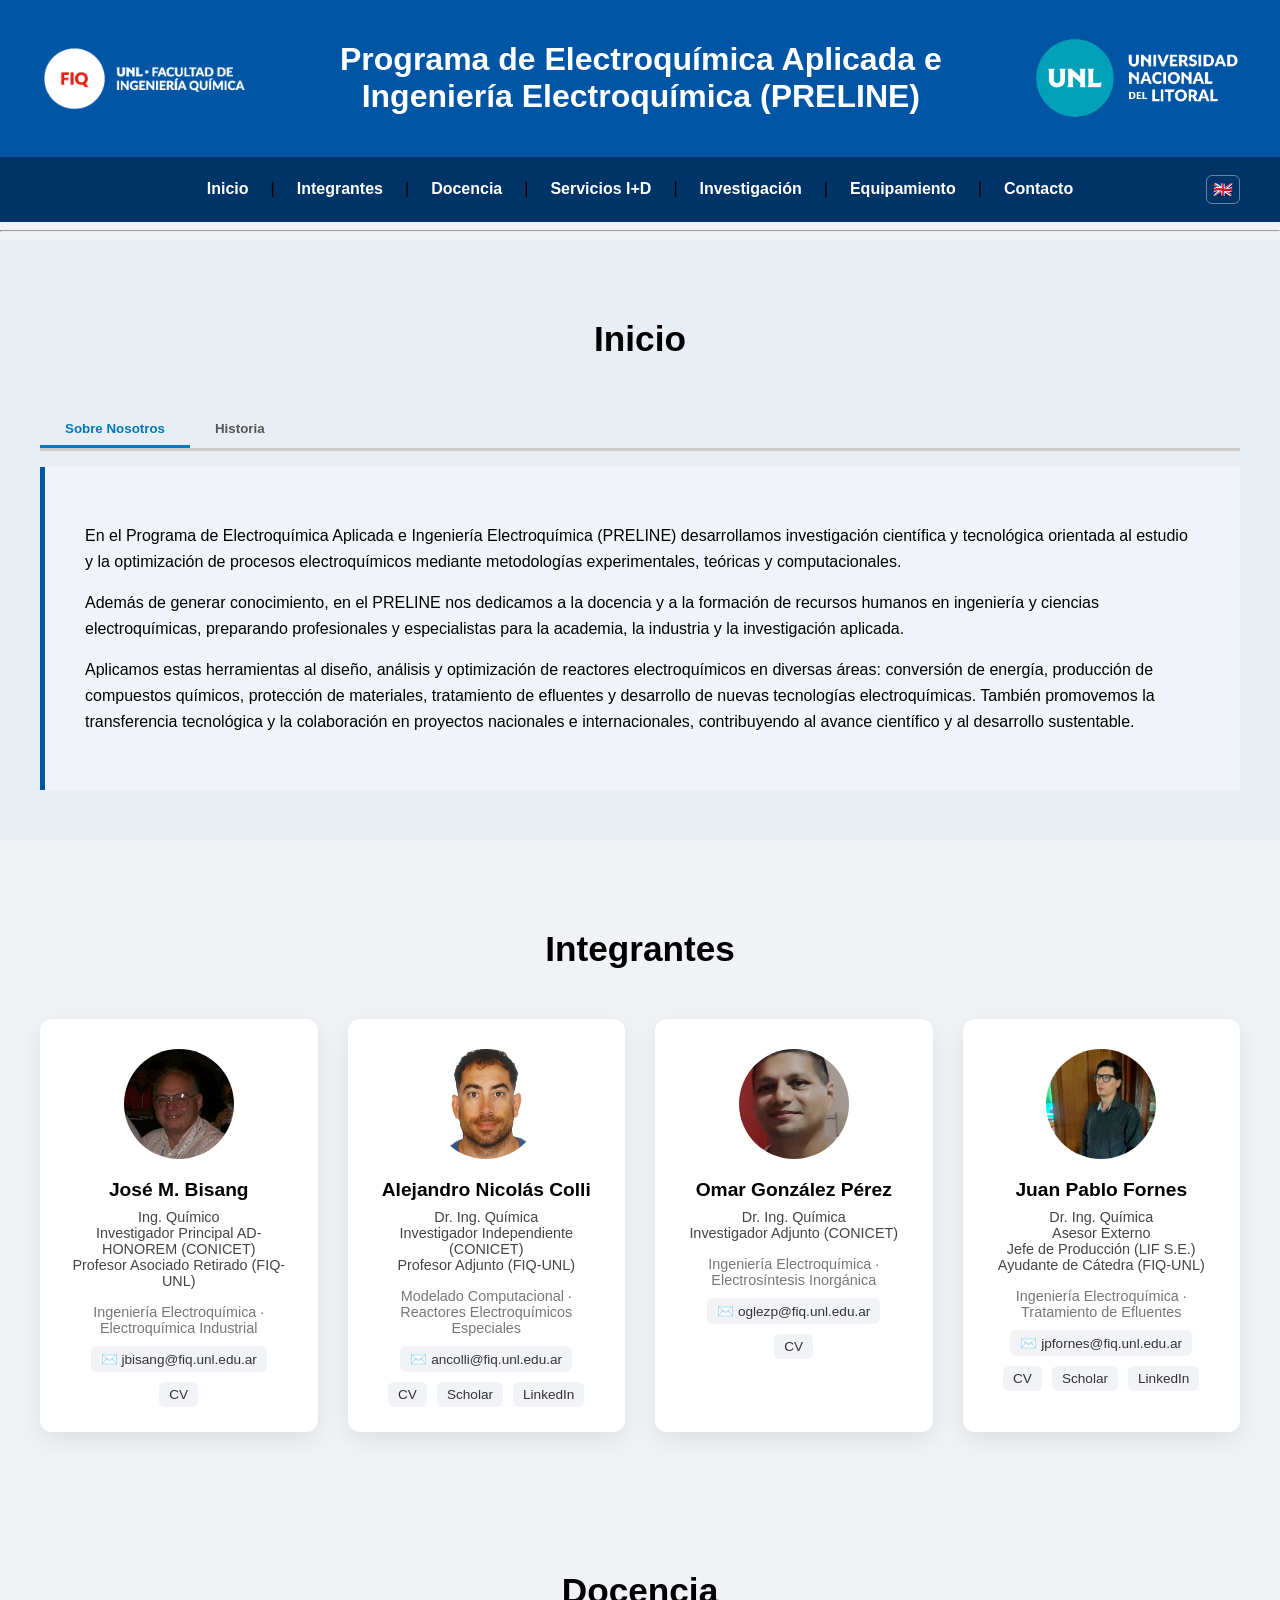
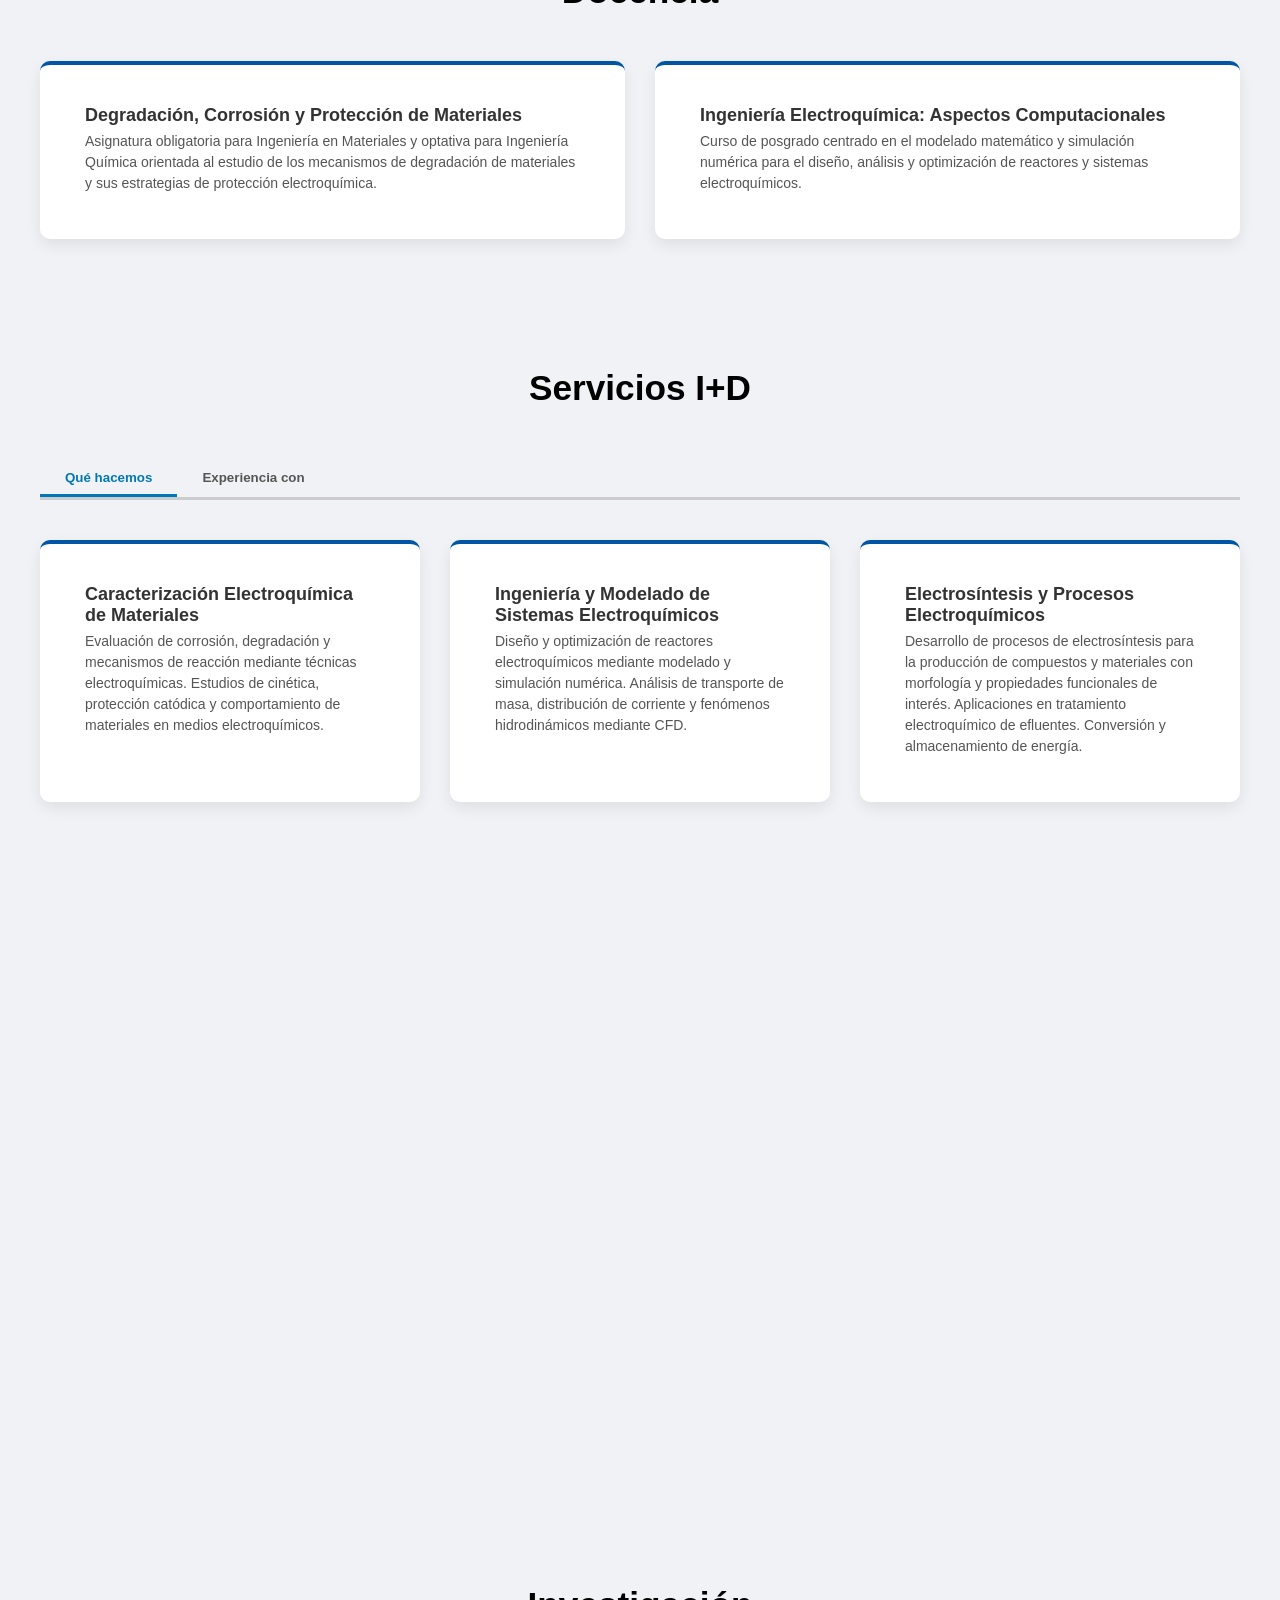
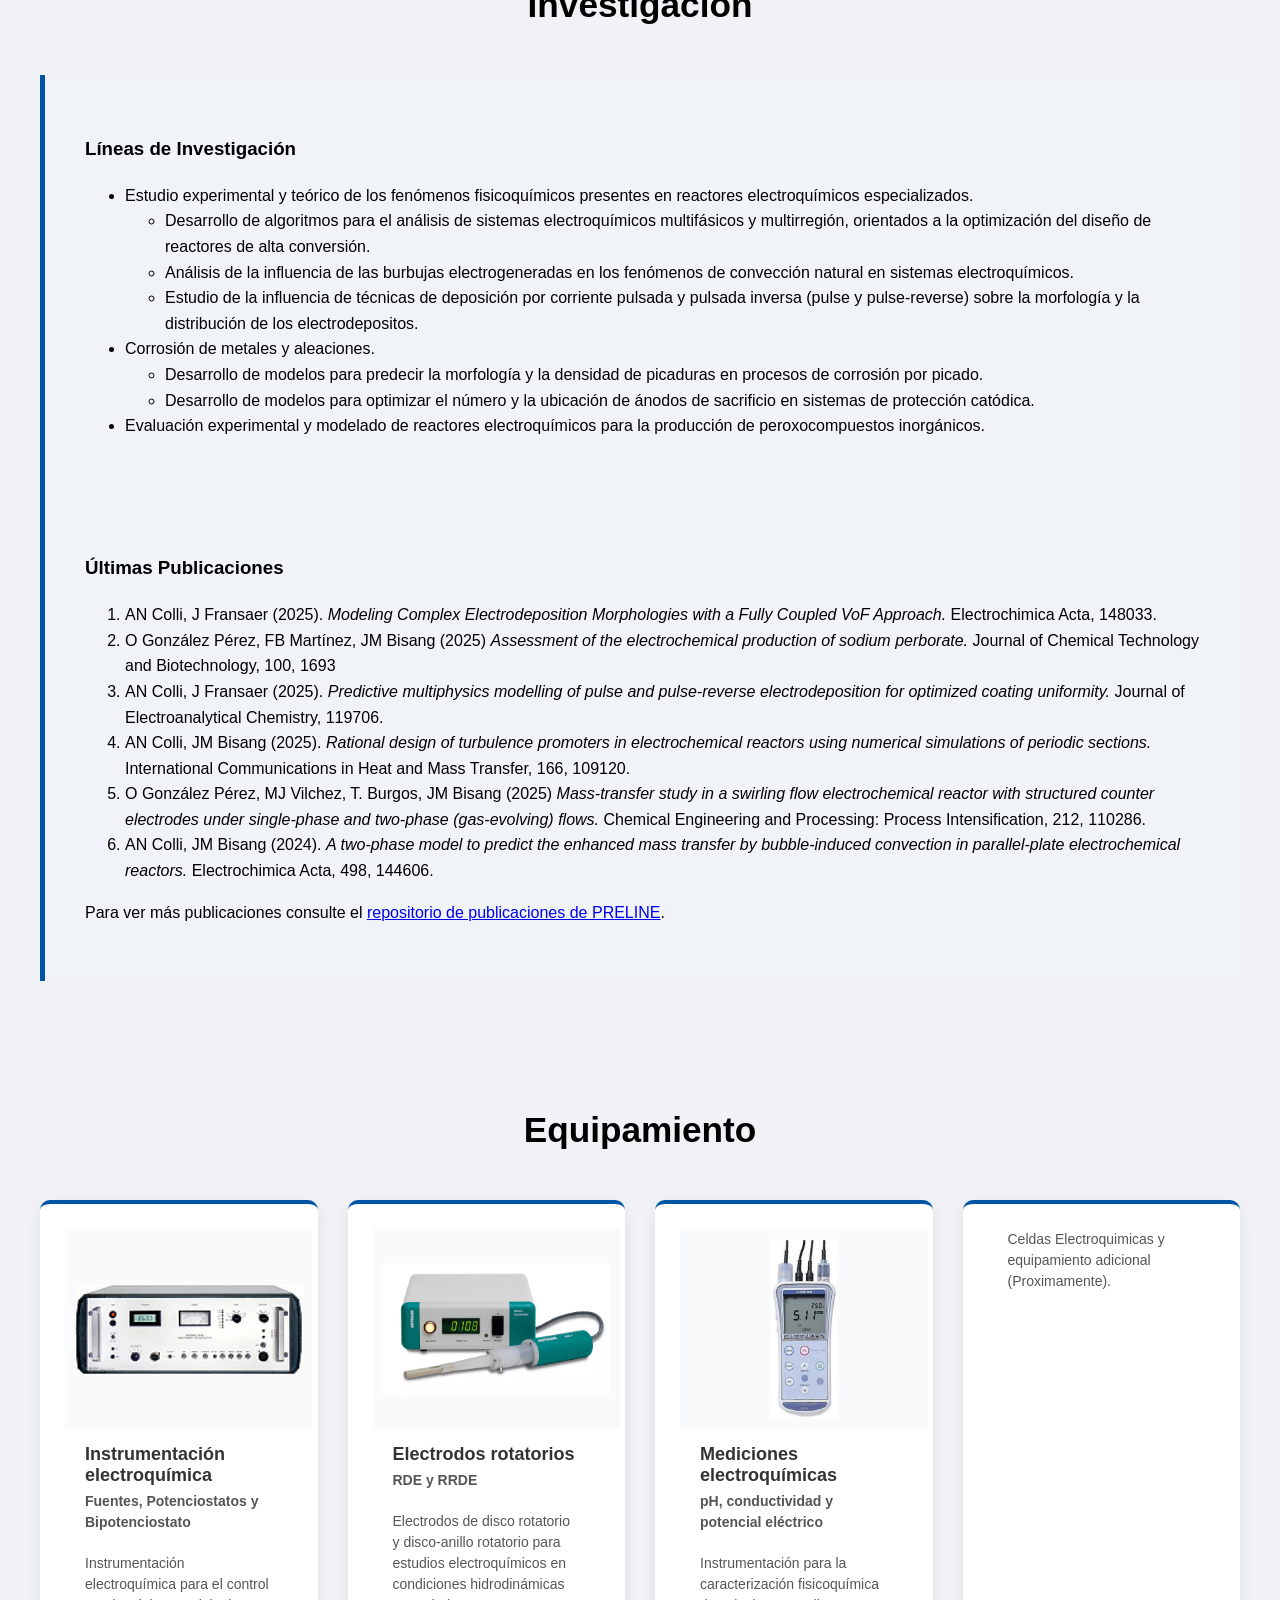
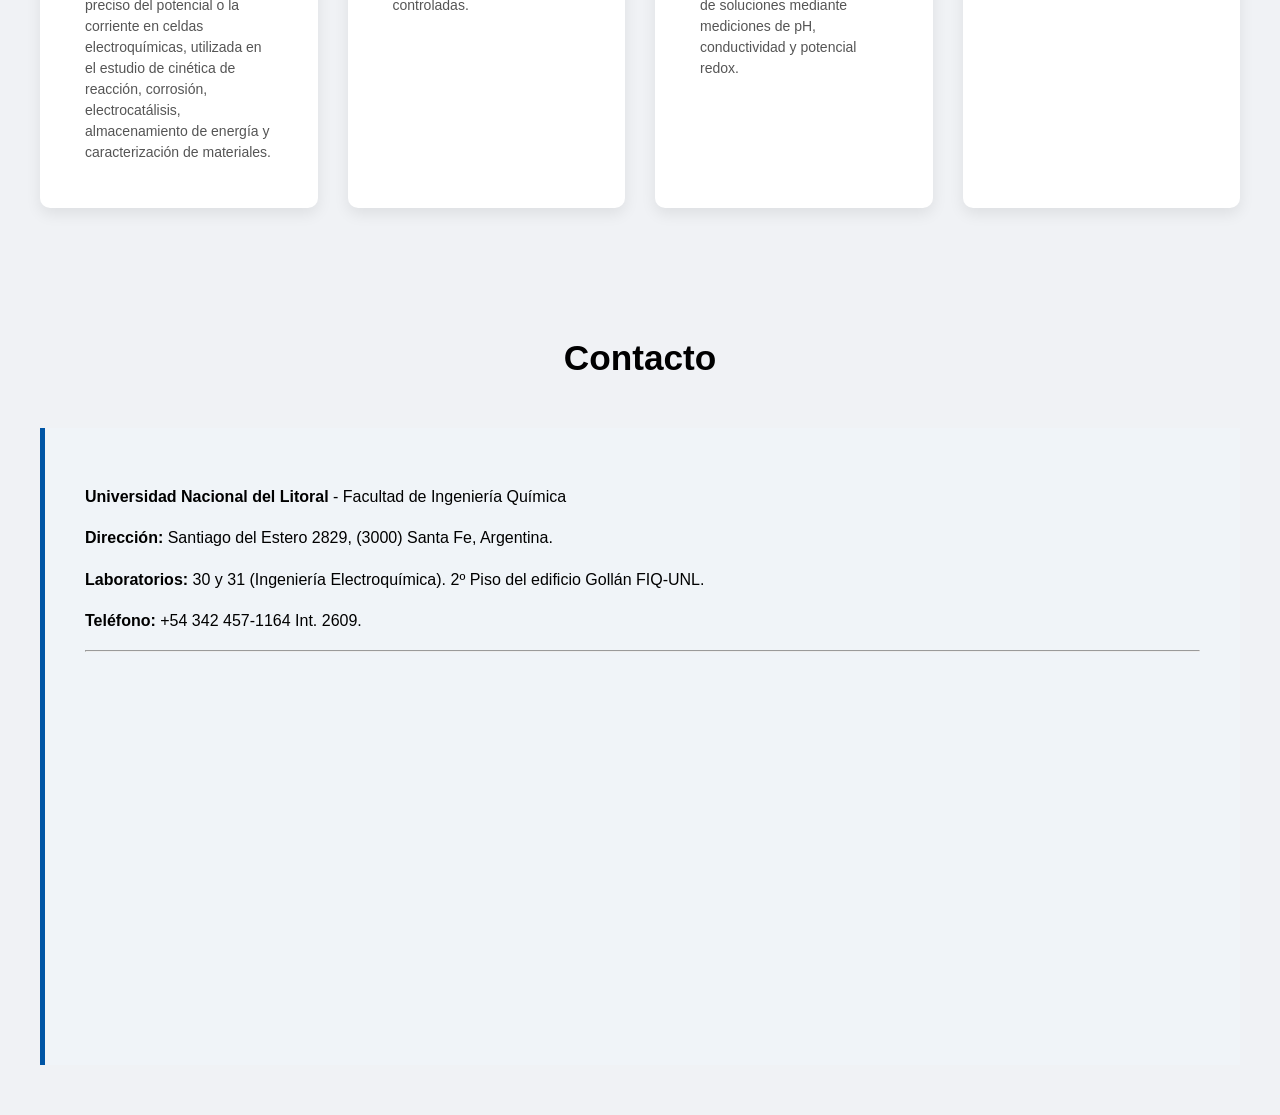
==== index.html @ 5c5aa4bb "Update index.html" ====
<!DOCTYPE html>
<html>
<head>
<meta charset="UTF-8">
<meta name="description" content="PRELINE es un programa de electroquímica aplicada e ingeniería electroquímica de la facultad de Ingeniería Química (FIQ) de la Universidad Nacional del Litoral (UNL) donde se hace investigación, se dictan cursos de grado y posgrado y se forman recuros humanos.">
<title>Programa de Electroquímica Aplicada e Ingeniería Electroquímica (PRELINE)</title>
<link rel="stylesheet" href="style.css">
</head>

<body>

<header class="hero">
  <img src="files/logoFIQ.png" class="logo-left">
  <div class="hero-text">
    <h1>Programa de Electroquímica Aplicada e Ingeniería Electroquímica (PRELINE)</h1>
<!--    <p>Facultad de Ingeniería Química (FIQ) - Universidad Nacional del Litoral (UNL)</p>  -->
  </div>
  <img src="files/logoUNL.png" class="logo-right">
</header>

<nav>

<div class="menu">
<a href="#inicio">Inicio</a> |
<a href="#integrantes">Integrantes</a> |
<a href="#docencia">Docencia</a> |
<a href="#servicios">Servicios I+D</a> |
<a href="#investigacion">Investigación</a> |
<a href="#equipamiento">Equipamiento</a> |
<a href="#contacto">Contacto</a>
</div>

<span class="lang-switch">
<a href="index-en.html">🇬🇧</a>
</span>

</nav>


<hr>

<section id="inicio">
<h2 class="section-title">Inicio</h2>

  <!-- Pestañas -->
  <div class="tabs">
    <button class="tab-button active" data-tab="sobre-nosotros">Sobre Nosotros</button>
    <button class="tab-button" data-tab="historia-tab">Historia</button>
    <div class="tab-indicator"></div> <!-- indicador animado -->
  </div>

  <!-- Contenido de las pestañas -->
<div class="tab-content active" id="sobre-nosotros">
  <div class="sobre-texto">

      <p>
        En el Programa de Electroquímica Aplicada e Ingeniería Electroquímica (PRELINE) desarrollamos investigación científica y tecnológica orientada al estudio y la optimización de procesos electroquímicos mediante metodologías experimentales, teóricas y computacionales.
      </p>

      <p>
        Además de generar conocimiento, en el PRELINE nos dedicamos a la docencia y a la formación de recursos humanos en ingeniería y ciencias electroquímicas, preparando profesionales y especialistas para la academia, la industria y la investigación aplicada.
      </p>

      <p>
        Aplicamos estas herramientas al diseño, análisis y optimización de reactores electroquímicos en diversas áreas: conversión de energía, producción de compuestos químicos, protección de materiales, tratamiento de efluentes y desarrollo de nuevas tecnologías electroquímicas. También promovemos la transferencia tecnológica y la colaboración en proyectos nacionales e internacionales, contribuyendo al avance científico y al desarrollo sustentable.
      </p>
    </div>
  </div>

  <div class="tab-content" id="historia-tab">
    <div class="timeline">

      <div class="timeline-item">
        <div class="timeline-date">1983</div>
        <div class="timeline-content">
          <p>Creación del PRELINE por CONICET (Res. D.N.° 295/83), dirigido por Ing. Eduardo Agustín Lombardo con asesores científicos Drs. Alejandro Jorge Arvia y Walter Enrique Triaca.</p>
        </div>
      </div>

      <div class="timeline-item">
        <div class="timeline-date">1987</div>
        <div class="timeline-content">
          <p>CONICET disuelve varios programas, incluyendo PRELINE (Res. 2114/87). El programa persiste bajo la órbita de la Facultad de Ingeniería Química.</p>
        </div>
      </div>

      <div class="timeline-item">
        <div class="timeline-date">1990</div>
        <div class="timeline-content">
          <p>Unificación con el Laboratorio de Electroquímica (Res. C.D. N° 134), transfiriendo personal al PRELINE.</p>
        </div>
      </div>

      <div class="timeline-item">
        <div class="timeline-date">2008</div>
        <div class="timeline-content">
          <p>Dra. María Rosa Gennero nombrada Directora e Ing. José María Bisang Vicedirector (Res. C.D. N° 005), estableciendo áreas de Electrocatálisis e Ingeniería Electroquímica.</p>
        </div>
      </div>

      <div class="timeline-item">
        <div class="timeline-date">2012</div>
        <div class="timeline-content">
          <p>Dr. José Luis Fernández designado Director y Bisang Vicedirector (Res. C.D. N° 079), confirmando continuidad institucional.</p>
        </div>
      </div>

    </div>
  </div>
</section>


<section id="integrantes">

  <h2 class="section-title">Integrantes</h2>

  <div class="integrantes-grid">

    <!-- Integrante -->
    <article class="integrante-card">
      <img src="files/img/fotoJMB.jpg" alt="José M. Bisang">

      <div class="integrante-info">
        <h3>José M. Bisang</h3>

        <p class="cargo">
          Ing. Químico<br> Investigador Principal AD-HONOREM (CONICET) <br>
          Profesor Asociado Retirado (FIQ-UNL)
        </p>

        <p class="area">
          Ingeniería Electroquímica · Electroquímica Industrial
        </p>

        <div class="links">
          <a href="mailto:jbisang@fiq.unl.edu.ar">✉️ jbisang@fiq.unl.edu.ar</a>
          <a href="https://bicyt.conicet.gov.ar/fichas/p/en/jose-maria-bisang" target="_blank">CV</a>
        </div>
      </div>
    </article>


    <!-- Integrante -->
    <article class="integrante-card">
      <img src="files/img/fotoColli.jpg" alt="Alejandro Nicolás Colli">

      <div class="integrante-info">
        <h3>Alejandro Nicolás Colli</h3>

        <p class="cargo">
          Dr. Ing. Química <br> Investigador Independiente (CONICET) <br>
          Profesor Adjunto (FIQ-UNL)
        </p>

        <p class="area">
          Modelado Computacional · Reactores Electroquímicos Especiales
        </p>

        <div class="links">
          <a href="mailto:ancolli@fiq.unl.edu.ar">✉️ ancolli@fiq.unl.edu.ar</a>
          <a href="https://bicyt.conicet.gov.ar/fichas/p/en/alejandro-nicolas-colli" target="_blank">CV</a>
          <a href="https://scholar.google.com/citations?user=AKyOpQEAAAAJ&hl=es" target="_blank">Scholar</a>
          <a href="https://www.linkedin.com/in/alejandro-nicol%C3%A1s-colli-9a165934/" target="_blank">LinkedIn</a>
        </div>
      </div>
    </article>


    <!-- Integrante -->
    <article class="integrante-card">
      <img src="files/img/fotoOmar.jpg" alt="Omar González Pérez">

      <div class="integrante-info">
        <h3>Omar González Pérez</h3>

        <p class="cargo">
          Dr. Ing. Química <br> Investigador Adjunto (CONICET)
        </p>

        <p class="area">
          Ingeniería Electroquímica · Electrosíntesis Inorgánica
        </p>


        <div class="links">
          <a href="mailto:oglezp@fiq.unl.edu.ar">✉️ oglezp@fiq.unl.edu.ar</a>
          <a href="https://bicyt.conicet.gov.ar/fichas/p/en/omar-gonzalez-perez" target="_blank">CV</a>
        </div>
      </div>
    </article>


    <!-- Integrante -->
    <article class="integrante-card">
      <img src="files/img/fotoJP.png" alt="Juan Pablo Fornes">

      <div class="integrante-info">
        <h3>Juan Pablo Fornes</h3>

        <p class="cargo">
          Dr. Ing. Química <br>  Asesor Externo <br> Jefe de Producción (LIF S.E.) <br>
          Ayudante de Cátedra (FIQ-UNL)
        </p>

        <p class="area">
          Ingeniería Electroquímica · Tratamiento de Efluentes
        </p>

        <div class="links">
          <a href="mailto:jpfornes@fiq.unl.edu.ar">✉️ jpfornes@fiq.unl.edu.ar</a>
          <a href="files/JPF.pdf" target="_blank">CV</a>
          <a href="https://scholar.google.com/citations?user=58MjbLQAAAAJ&hl=es" target="_blank">Scholar</a>
          <a href="https://www.linkedin.com/in/juan-pablo-fornes-07b4b155/" target="_blank">LinkedIn</a>
        </div>
      </div>
    </article>

  </div>
</section>





<section id="docencia">
<h2 class="section-title">Docencia</h2>

<div class="cards">

<a href="corrosion.html" class="card-link">
<div class="card">
<h3>Degradación, Corrosión y Protección de Materiales</h3>
<p>Asignatura obligatoria para Ingeniería en Materiales y optativa para Ingeniería Química orientada al estudio de los mecanismos de degradación de materiales y sus estrategias de protección electroquímica.</p>
</div>
</a>

<a href="ingElectro.html" class="card-link">
<div class="card">
<h3>Ingeniería Electroquímica: Aspectos Computacionales</h3>
<p>Curso de posgrado centrado en el modelado matemático y simulación numérica para el diseño, análisis y optimización de reactores y sistemas electroquímicos.</p>
</div>
</a>

</div>
</section>



<section id="servicios">
<h2 class="section-title">Servicios I+D</h2>

  <!-- Pestañas -->
  <div class="tabs">
    <button class="tab-button active" data-tab="que-hacemos">Qué hacemos</button>
    <button class="tab-button" data-tab="clientes">Experiencia con</button>
    <div class="tab-indicator"></div>
  </div>

  <!-- Contenido de las pestañas -->
  <div class="tab-content active" id="que-hacemos">
    <div class="cards">
      <div class="card">
        <h3>Caracterización Electroquímica de Materiales</h3>
        <p>Evaluación de corrosión, degradación y mecanismos de reacción mediante técnicas electroquímicas. Estudios de cinética, protección catódica y comportamiento de materiales en medios electroquímicos.</p>
      </div>

      <div class="card">
        <h3>Ingeniería y Modelado de Sistemas Electroquímicos</h3>
        <p>Diseño y optimización de reactores electroquímicos mediante modelado y simulación numérica. Análisis de transporte de masa, distribución de corriente y fenómenos hidrodinámicos mediante CFD.</p>
      </div>

      <div class="card">
        <h3>Electrosíntesis y Procesos Electroquímicos</h3>
        <p>Desarrollo de procesos de electrosíntesis para la producción de compuestos y materiales con morfología y propiedades funcionales de interés. Aplicaciones en tratamiento electroquímico de efluentes. Conversión y almacenamiento de energía.</p>
      </div>
    </div>
  </div>

  
  
  <div class="tab-content" id="clientes">

  <details class="trabajo">
    <summary>Estudio de la influencia de Co, Sb y Ge sobre la eficiencia de corriente para la deposición de zinc</summary>
    <p><strong>Empresa:</strong> AR-ZINC S.A.</p>
    <p><strong>Duración:</strong> Noviembre - Diciembre 2009</p>
  </details>

  <details class="trabajo">
    <summary>Capacitación al personal sobre tópicos de electroquímica</summary>
    <p><strong>Empresa:</strong> AR-ZINC S.A.</p>
    <p><strong>Duración:</strong> Agosto - Septiembre 2009</p>
  </details>

  <details class="trabajo">
    <summary>Control del sistema de protección catódica de las defensas de la Costanera Oeste de la ciudad de Santa Fe</summary>
    <p><strong>Entidad:</strong> Gobierno de la Provincia de Santa Fe</p>
    <p><strong>Duración:</strong> Abril 2006 - Diciembre 2009 (prorrogado hasta 2012)</p>
  </details>

  <details class="trabajo">
    <summary>Capacitación al personal sobre tópicos de electroquímica</summary>
    <p><strong>Empresa:</strong> SULFACID S.A.</p>
    <p><strong>Duración:</strong> Marzo - Abril 2006</p>
  </details>

  <details class="trabajo">
    <summary>Estudios complementarios relativos a la producción de arsénico y derivados</summary>
    <p><strong>Empresa:</strong> SUDAMFOS S.A.</p>
    <p><strong>Director:</strong> Ing. José M. Bisang</p>
    <p><strong>Duración:</strong> Marzo 2005 - Agosto 2005</p>
  </details>

  <details class="trabajo">
    <summary>Control del sistema de protección catódica de las defensas de la Costanera Oeste</summary>
    <p><strong>Entidad:</strong> Gobierno de la Provincia de Santa Fe</p>
    <p><strong>Duración:</strong> Abril 2004 - Marzo 2006</p>
  </details>

  <details class="trabajo">
    <summary>Estudios básicos para incrementar la pureza en depósitos de arsénico</summary>
    <p><strong>Empresa:</strong> SUDAMFOS S.A.</p>
    <p><strong>Director:</strong> Ing. José M. Bisang</p>
    <p><strong>Duración:</strong> Diciembre 2002 - Marzo 2003</p>
  </details>

  <details class="trabajo">
    <summary>Control del sistema de protección catódica de las defensas de la Costanera Oeste</summary>
    <p><strong>Entidad:</strong> Gobierno de la Provincia de Santa Fe</p>
    <p><strong>Duración:</strong> Abril 2002 - Marzo 2004</p>
  </details>

  <details class="trabajo">
    <summary>Estudios básicos para la eliminación y recuperación electroquímica de arsénico (segunda parte)</summary>
    <p><strong>Empresa:</strong> SUDAMFOS S.A.</p>
    <p><strong>Director:</strong> Ing. José M. Bisang</p>
    <p><strong>Año:</strong> 2002</p>
  </details>

  <details class="trabajo">
    <summary>Estudios básicos para la eliminación y recuperación electroquímica de arsénico</summary>
    <p><strong>Empresa:</strong> SUDAMFOS S.A.</p>
    <p><strong>Director:</strong> Ing. José M. Bisang</p>
    <p><strong>Año:</strong> 2002</p>
  </details>

  <details class="trabajo">
    <summary>Estudios preliminares para la eliminación y recuperación de arsénico desde ácido fosfórico</summary>
    <p><strong>Empresa:</strong> SUDAMFOS S.A.</p>
    <p><strong>Director:</strong> Ing. José M. Bisang</p>
    <p><strong>Año:</strong> 2001</p>
  </details>

  <details class="trabajo">
    <summary>Puesta a punto de técnicas para cuantificación de calidad de depósitos</summary>
    <p><strong>Empresa:</strong> ACINDAR S.A.</p>
    <p><strong>Codirectores:</strong> Ing. José M. Bisang, Ing. Abel C. Chialvo</p>
    <p><strong>Año:</strong> 1997</p>
  </details>

  <details class="trabajo">
    <summary>Producción electroquímica de iodato y metaperiodato de sodio</summary>
    <p><strong>Empresa:</strong> POLIGRAF S.A.</p>
    <p><strong>Director:</strong> Ing. José M. Bisang</p>
    <p><strong>Año:</strong> 1995</p>
  </details>

  <details class="trabajo">
    <summary>Estudio de la corrosión en la máquina lavadora de botellas</summary>
    <p><strong>Empresa:</strong> Industrial Sodera S.R.L.</p>
    <p><strong>Duración:</strong> Mayo - Diciembre 1994</p>
  </details>

  <details class="trabajo">
    <summary>Análisis del proceso de corrosión durante el maquinado y almacenamiento de válvulas</summary>
    <p><strong>Empresa:</strong> Edival S.A.</p>
    <p><strong>Duración:</strong> Agosto - Diciembre 1993</p>
  </details>

  <details class="trabajo">
    <summary>Estudio de las causas que provocan la corrosión del alambre galvanizado tejido</summary>
    <p><strong>Empresa:</strong> Agua y Energía Eléctrica</p>
    <p><strong>Duración:</strong> Marzo - Mayo 1992</p>
  </details>

  <details class="trabajo">
    <summary>Factibilidad técnica para la producción electroquímica de cloruro férrico</summary>
    <p><strong>Empresa:</strong> BASF</p>
    <p><strong>Director:</strong> Ing. José M. Bisang</p>
    <p><strong>Duración:</strong> Julio 1991</p>
  </details>

  <details class="trabajo">
    <summary>Desarrollo de equipamiento para determinación electroquímica de corrosión en laboratorio</summary>
    <p><strong>Empresa:</strong> Aguas y Procesos S.R.L.</p>
    <p><strong>Duración:</strong> Septiembre - Diciembre 1989</p>
  </details>

  <details class="trabajo">
    <summary>Obtención de cobre electrolítico a partir de rezagos de cables de cobre</summary>
    <p><strong>Empresa:</strong> Radiadores Santa Fe S.H.</p>
    <p><strong>Duración:</strong> Junio 1989</p>
  </details>

  <details class="trabajo">
    <summary>Desarrollo de equipamiento para determinación electroquímica de corrosión en planta</summary>
    <p><strong>Empresa:</strong> SanCor C.U.L.</p>
    <p><strong>Duración:</strong> Febrero - Mayo 1989</p>
  </details>

  <details class="trabajo">
    <summary>Control de la corrosión anódica en bancos de tubos de enfriamiento</summary>
    <p><strong>Empresa:</strong> SanCor C.U.L.</p>
    <p><strong>Duración:</strong> Junio - Octubre 1988</p>
  </details>

</div>

  
  
  

</div>

</section>


<section id="investigacion">
<h2 class="section-title">Investigación</h2>


  <!-- Líneas de investigación -->
  <div class="sobre-texto">
    <h3>Líneas de Investigación</h3>
    <ul>
	<li>Estudio experimental y teórico de los fenómenos fisicoquímicos presentes en reactores electroquímicos especializados.</li>
	<ul>
	    <li>Desarrollo de algoritmos para el análisis de sistemas electroquímicos multifásicos y multirregión, orientados a la optimización del diseño de reactores de alta conversión.</li>
	    
	    <li>Análisis de la influencia de las burbujas electrogeneradas en los fenómenos de convección natural en sistemas electroquímicos.</li>
	    
	    <li>Estudio de la influencia de técnicas de deposición por corriente pulsada y pulsada inversa (pulse y pulse-reverse) sobre la morfología y la distribución de los electrodepositos.</li>
	</ul>

	<li>Corrosión de metales y aleaciones.</li>
	<ul>
	    <li>Desarrollo de modelos para predecir la morfología y la densidad de picaduras en procesos de corrosión por picado.</li>

	    <li>Desarrollo de modelos para optimizar el número y la ubicación de ánodos de sacrificio en sistemas de protección catódica.</li>
	</ul>
     	

      <li>Evaluación experimental y modelado de reactores electroquímicos para la producción de peroxocompuestos inorgánicos.</li>
    </ul>
  </div>

  <!-- Publicaciones destacadas -->
<div class="sobre-texto">
  <h3>Últimas Publicaciones</h3>
  <ol>
    <li>
      AN Colli, J Fransaer (2025). 
      <em>Modeling Complex Electrodeposition Morphologies with a Fully Coupled VoF Approach.</em> 
      Electrochimica Acta, 148033.
    </li>
    <li>
      O González Pérez, FB Martínez, JM Bisang (2025)
      <em>Assessment of the electrochemical production of sodium perborate.</em> 
      Journal of Chemical Technology and Biotechnology, 100, 1693
    </li>
    <li>
      AN Colli, J Fransaer (2025). 
      <em>Predictive multiphysics modelling of pulse and pulse-reverse electrodeposition for optimized coating uniformity.</em> 
      Journal of Electroanalytical Chemistry, 119706.
    </li>
    <li>
      AN Colli, JM Bisang (2025). 
      <em>Rational design of turbulence promoters in electrochemical reactors using numerical simulations of periodic sections.</em> 
      International Communications in Heat and Mass Transfer, 166, 109120.
    </li>
        <li>
      O González Pérez, MJ Vilchez, T. Burgos, JM Bisang (2025)
      <em>Mass-transfer study in a swirling flow electrochemical reactor with structured counter electrodes under single-phase and two-phase (gas-evolving) flows.</em> 
      Chemical Engineering and Processing: Process Intensification, 212, 110286.
    </li>
    <li>
      AN Colli, JM Bisang (2024). 
      <em>A two-phase model to predict the enhanced mass transfer by bubble-induced convection in parallel-plate electrochemical reactors.</em> 
      Electrochimica Acta, 498, 144606.
    </li>
  </ol>
  <p>Para ver más publicaciones consulte el <a href="#">repositorio de publicaciones de PRELINE</a>.</p>
</div>
</section>





<section id="equipamiento">
<h2 class="section-title">Equipamiento</h2>

<div class="cards">

<a href="potenciostatos.html" class="card">

<img src="files/equipos/potenciostato2.gif" alt="Potenciostato">

<h3>Instrumentación electroquímica</h3>

<p class="card-subtitle">
Fuentes, Potenciostatos y Bipotenciostato
</p>

<p>
Instrumentación electroquímica para el control preciso del potencial o la corriente en celdas electroquímicas, utilizada en el estudio de cinética de reacción, corrosión, electrocatálisis, almacenamiento de energía y caracterización de materiales.
</p>

</a>




<a href="electrodos-rotatorios.html" class="card">

<img src="files/equipos/rrde.png" alt="Electrodos rotatorios">

<h3>Electrodos rotatorios</h3>

<p class="card-subtitle">
RDE y RRDE
</p>

<p>
Electrodos de disco rotatorio y disco-anillo rotatorio para estudios electroquímicos en condiciones hidrodinámicas controladas.
</p>

</a>

<a href="ph-conductividad-potencial.html" class="card">

<img src="files/equipos/phmetro.png" alt="Medición electroquímica">

<h3>Mediciones electroquímicas</h3>

<p class="card-subtitle">
pH, conductividad y potencial eléctrico
</p>

<p>
Instrumentación para la caracterización fisicoquímica de soluciones mediante mediciones de pH, conductividad y potencial redox.
</p>

</a>

<div class="card"><p>Celdas Electroquimicas y equipamiento adicional (Proximamente).</p></div>

</div>
</section>

<section id="contacto">
<h2 class="section-title">Contacto</h2>

  <div class="sobre-texto">

    <p><strong>Universidad Nacional del Litoral</strong> - Facultad de Ingeniería Química</p>
    <p><strong>Dirección:</strong> Santiago del Estero 2829, (3000) Santa Fe, Argentina.</p>
    <p><strong>Laboratorios:</strong> 30 y 31 (Ingeniería Electroquímica). 2º Piso del edificio Gollán FIQ-UNL.</p>
    <p><strong>Teléfono:</strong> +54 342 457-1164 Int. 2609.</p>    

    <hr>

    <div class="mapa">
      <iframe src="https://www.google.com/maps/embed?pb=!1m18!1m12!1m3!1d3396.8702638715386!2d-60.70971612447828!3d-31.637402374160654!2m3!1f0!2f0!3f0!3m2!1i1024!2i768!4f13.1!3m3!1m2!1s0x95b5a9b8584c6de3%3A0xba6783eb5338e524!2sSantiago%20del%20Estero%202829%2C%20S3000%20Santa%20Fe%20de%20la%20Vera%20Cruz%2C%20Santa%20Fe!5e0!3m2!1ses!2sar!4v1773063499050!5m2!1ses!2sar" width="100%" height="350" style="border:0;" allowfullscreen="" loading="lazy" referrerpolicy="no-referrer-when-downgrade"></iframe>
    </div>

  </div>
</section>


<script>
document.querySelectorAll('.tabs').forEach(tabsContainer => {
  const tabs = tabsContainer.querySelectorAll('.tab-button');
  const contents = tabsContainer.parentElement.querySelectorAll('.tab-content');
  const indicator = tabsContainer.querySelector('.tab-indicator');

  function updateIndicator(tab) {
    indicator.style.left = tab.offsetLeft + 'px';
    indicator.style.width = tab.offsetWidth + 'px';
  }

  tabs.forEach(tab => {
    tab.addEventListener('click', () => {
      tabs.forEach(t => t.classList.remove('active'));
      tab.classList.add('active');

      contents.forEach(c => c.classList.remove('active'));
      document.getElementById(tab.dataset.tab).classList.add('active');

      updateIndicator(tab);
    });
  });

  // Inicializa indicador
  const activeTab = tabsContainer.querySelector('.tab-button.active');
  if(activeTab) updateIndicator(activeTab);
});

// Inicializar indicador en la pestaña activa
updateIndicator(document.querySelector('.tab-button.active'));
</script>

</body>
</html>
---- style.css ----
/* =========================
   ESTILO GENERAL
========================= */

body {
  font-family: Arial, sans-serif;
  margin: 0;
  background-color: #f0f2f5;
}

section {
  padding: 50px 40px;
}

h2 {
  text-align: center;
}

/* =========================
   NAVBAR
========================= */

nav {
  background-color: #003366;
  padding: 18px 25px;

  display: grid;
  grid-template-columns: 1fr auto 1fr;
  align-items: center;
}

nav a {
  color: white;
  text-decoration: none;
  font-weight: bold;
  font-size: 16px;
}


nav a:hover {
  text-decoration: underline;
}

/* contenedor del menú */

nav .menu {
  grid-column: 2;

  display: flex;
  flex-wrap: wrap;
  justify-content: center;

  gap: 18px 22px;   /* más espacio entre filas y columnas */
}


/* =========================
   IDIOMA
========================= */

.lang-switch {
  grid-column: 3;
  justify-self: end;
  display: flex;
  gap: 10px;
  margin-left: 30px;   /* ← agrega separación con Contacto */
  margin-right: 15px;  /* ← separación del borde derecho */
}


.lang-switch a {
  padding: 4px 6px;
  border: 1px solid rgba(255,255,255,0.4);
  border-radius: 6px;
  text-decoration: none;
  font-size: 16px;
}

.lang-switch a:hover {
  background-color: white;
  color: #003366;
}





/* =========================
   HERO
========================= */

.hero {
  background-color: #0055a5;
  color: white;
  padding: 20px 40px;
  display: flex;
  align-items: center;
  justify-content: space-between;
}

.hero-text {
  text-align: center;
  flex: 1;
}

.logo-left,
.logo-right {
  height: 80px;
}

.logo-left {
  margin-right: 20px;
}

.logo-right {
  margin-left: 20px;
}

/* =========================
   RESPONSIVE - hero
========================= */

@media (max-width: 768px) {

.hero {
flex-direction: column;
text-align: center;
}

.logo-left,
.logo-right {
margin: 10px 0;
}

}

/* =========================
   SECCION INICIO
========================= */

#inicio {
  background-color: #e9eef5;
}

/* =========================
   CARDS GENERALES
========================= */

.cards {
  display: grid;
  grid-template-columns: repeat(auto-fit, minmax(280px, 1fr));
  gap: 25px;
  margin-top: 30px;
}

.card {
  background-color: #ffffff;
  padding: 25px;
  border-radius: 6px;
  border-top: 4px solid #0055a5;
  box-shadow: 0px 3px 8px rgba(0,0,0,0.08);
  transition: 0.3s;
}

.card h3 {
  margin-top: 0;
}

.card:hover {
  transform: translateY(-5px);
  box-shadow: 0px 6px 15px rgba(0,0,0,0.15);
}

/* =========================
   CARD GRANDE (Sobre nosotros)
========================= */

.sobre-texto {
  background: #f0f4f8;
  padding: 40px;
  border-left: 5px solid #0055a5;
  line-height: 1.6;
}


.card.large {
  width: 100%;
  margin: 30px 0;
  background: #f0f4f8;
  padding: 2rem 2.5rem;
  border-radius: 10px;
  border-left: 5px solid #0055a5;
  box-shadow: 0 4px 8px rgba(0,0,0,0.08);
  line-height: 1.6;
}


/* mejora espaciado del texto */

.card.large p {
  margin-bottom: 1.2rem;
}

/* enlaces en cards */

.card-link {
  text-decoration: none;
  color: inherit;
}

/* =========================
   TIMELINE HISTORIA
========================= */

.timeline {
  position: relative;
  margin: 2rem 0;
  padding-left: 40px;
  border-left: 3px solid #0077b6;
}

.timeline-item {
  margin-bottom: 2rem;
  position: relative;
}

.timeline-date {
  position: absolute;
  left: -80px;
  top: 0;
  font-weight: bold;
  color: #023e8a;
}

.timeline-content {
  background: #f0f4f8;
  padding: 1rem;
  border-radius: 8px;
  box-shadow: 0 2px 6px rgba(0,0,0,0.1);
}

/* ======= Ajustes móviles ======= */
@media (max-width: 600px) {
  .timeline {
    padding-left: 20px;
    border-left: 2px solid #0077b6;
  }

  .timeline-date {
    left: -60px;
    font-size: 0.85rem;
  }

  .timeline-content {
    padding: 0.8rem;
  }
}
/* =========================
   TABS
========================= */

.tabs {
  position: relative;
  display: flex;
  border-bottom: 3px solid #ccc;
  margin-bottom: 1rem;
}

.tab-button {
  padding: 12px 25px;
  background: none;
  border: none;
  cursor: pointer;
  font-weight: bold;
  color: #555;
  position: relative;
  transition: color 0.3s;
}

.tab-button:hover {
  color: #0077b6;
}

.tab-button.active {
  color: #0077b6;
}

.tab-indicator {
  position: absolute;
  bottom: 0;
  height: 3px;
  background: #0077b6;
  width: 0;
  transition: left 0.3s, width 0.3s;
}

.tab-content {
  display: none;
  opacity: 0;
  transform: translateY(10px);
  transition: opacity 0.5s ease, transform 0.5s ease;
}

.tab-content.active {
  display: block;
  opacity: 1;
  transform: translateY(0);
}

/* =========================
   INTEGRANTES
========================= */

#integrantes {
  padding: 60px 20px;
  max-width: 1200px;
  margin: auto;
}

.section-title{
  text-align:center;
  font-size:2.2rem;
  margin-bottom:50px;
}

.integrantes-grid{
  display:grid;
  grid-template-columns:repeat(auto-fit,minmax(260px,1fr));
  gap:30px;
}

.integrante-card{
  background:white;
  border-radius:12px;
  padding:20px;
  box-shadow:0 8px 25px rgba(0,0,0,0.08);
  transition:transform .25s ease, box-shadow .25s ease;
  text-align:center;
  height:auto; /* cambiar de 100% a auto para evitar solapamiento */
}

.integrante-card:hover{
  transform:translateY(-6px);
  box-shadow:0 14px 35px rgba(0,0,0,0.12);
}

.integrante-card img{
  width:110px;
  height:110px;
  border-radius:50%;
  object-fit:cover;
  display:block;
  margin:10px auto 15px auto;
}

.integrante-info{
  padding:5px 10px;
}

.integrante-info h3{
  margin:0;
  font-size:1.2rem;
}

.cargo{
  font-size:.9rem;
  margin:8px 0;
  color:#444;
}

.area{
  font-size:.9rem;
  color:#777;
  margin-bottom:10px;
}

.email{
  display:block;
  font-size:.9rem;
  margin-bottom:12px;
  color:#1a4fa3;
  text-decoration:none;
}

.links{
  display:flex;
  gap:10px;
  flex-wrap:wrap;
  justify-content:center;
}

.links a{
  font-size:.85rem;
  padding:5px 10px;
  border-radius:6px;
  background:#f1f3f6;
  text-decoration:none;
  color:#333;
  transition:.2s;
}

.links a:hover{
  background:#1a4fa3;
  color:white;
}

/* =========================
   RESPONSIVE - integrantes
========================= */

/* Tablets */
@media (max-width: 900px){
  .integrantes-grid {
    grid-template-columns: repeat(2, 1fr);
  }
}

/* Móviles */
@media (max-width: 600px){
  .integrantes-grid {
    grid-template-columns: 1fr;
  }

  .integrante-card img {
    width: 90px;
    height: 90px;
  }

  .section-title{
    font-size:1.8rem;
  }

  .integrante-info h3{
    font-size:1.1rem;
  }
}



/* =========================
   MAPA
========================= */

.mapa{
  margin-top:15px;
}

.mapa iframe{
  border-radius:10px;
}

/* =========================
   EQUIPAMIENTO
========================= */

.cards{
display:grid;
grid-template-columns:repeat(auto-fit,minmax(260px,1fr));
gap:30px;
margin-top:40px;
}

.card{
display:block;
background:white;
border-radius:10px;
overflow:hidden;
text-decoration:none;   /* ESTO SACA EL SUBRAYADO */
color:#333;
box-shadow:0 6px 15px rgba(0,0,0,0.08);
transition:transform .2s ease, box-shadow .2s ease;
}

.card img{
width:100%;
height:180px;
object-fit:contain;
display:block;
padding:10px;
background:#f8fafc;
}

.card h3{
font-size:18px;
margin:15px 20px 5px 20px;
}

.card p{
font-size:14px;
margin:0 20px 20px 20px;
color:#555;
line-height:1.5;
}

.card:hover{
transform:translateY(-6px);
box-shadow:0 12px 25px rgba(0,0,0,0.15);
}

.card-subtitle{
font-size:14px;
color:#2c6fa3;
margin:0 20px 10px 20px;
font-weight:600;
}

/* =========================
   Desarrollo tecnologico
========================= */


#clientes {
  display: grid;
  grid-template-columns: repeat(auto-fit, minmax(300px, 1fr));
  gap: 20px;
}

.trabajo {
  background: #ffffff;
  border-left: 4px solid #2c6ed5;
  padding: 15px;
  border-radius: 6px;
  box-shadow: 0 2px 6px rgba(0,0,0,0.08);
  transition: transform 0.2s ease, box-shadow 0.2s ease;
}

.trabajo:hover {
  transform: translateY(-4px);
  box-shadow: 0 6px 14px rgba(0,0,0,0.12);
}

.trabajo h3 {
  margin-top: 0;
  font-size: 18px;
  color: #1d3557;
}

.trabajo p {
  margin: 5px 0;
  font-size: 14px;
  color: #444;
}

.trabajo strong {
  color: #000;
}
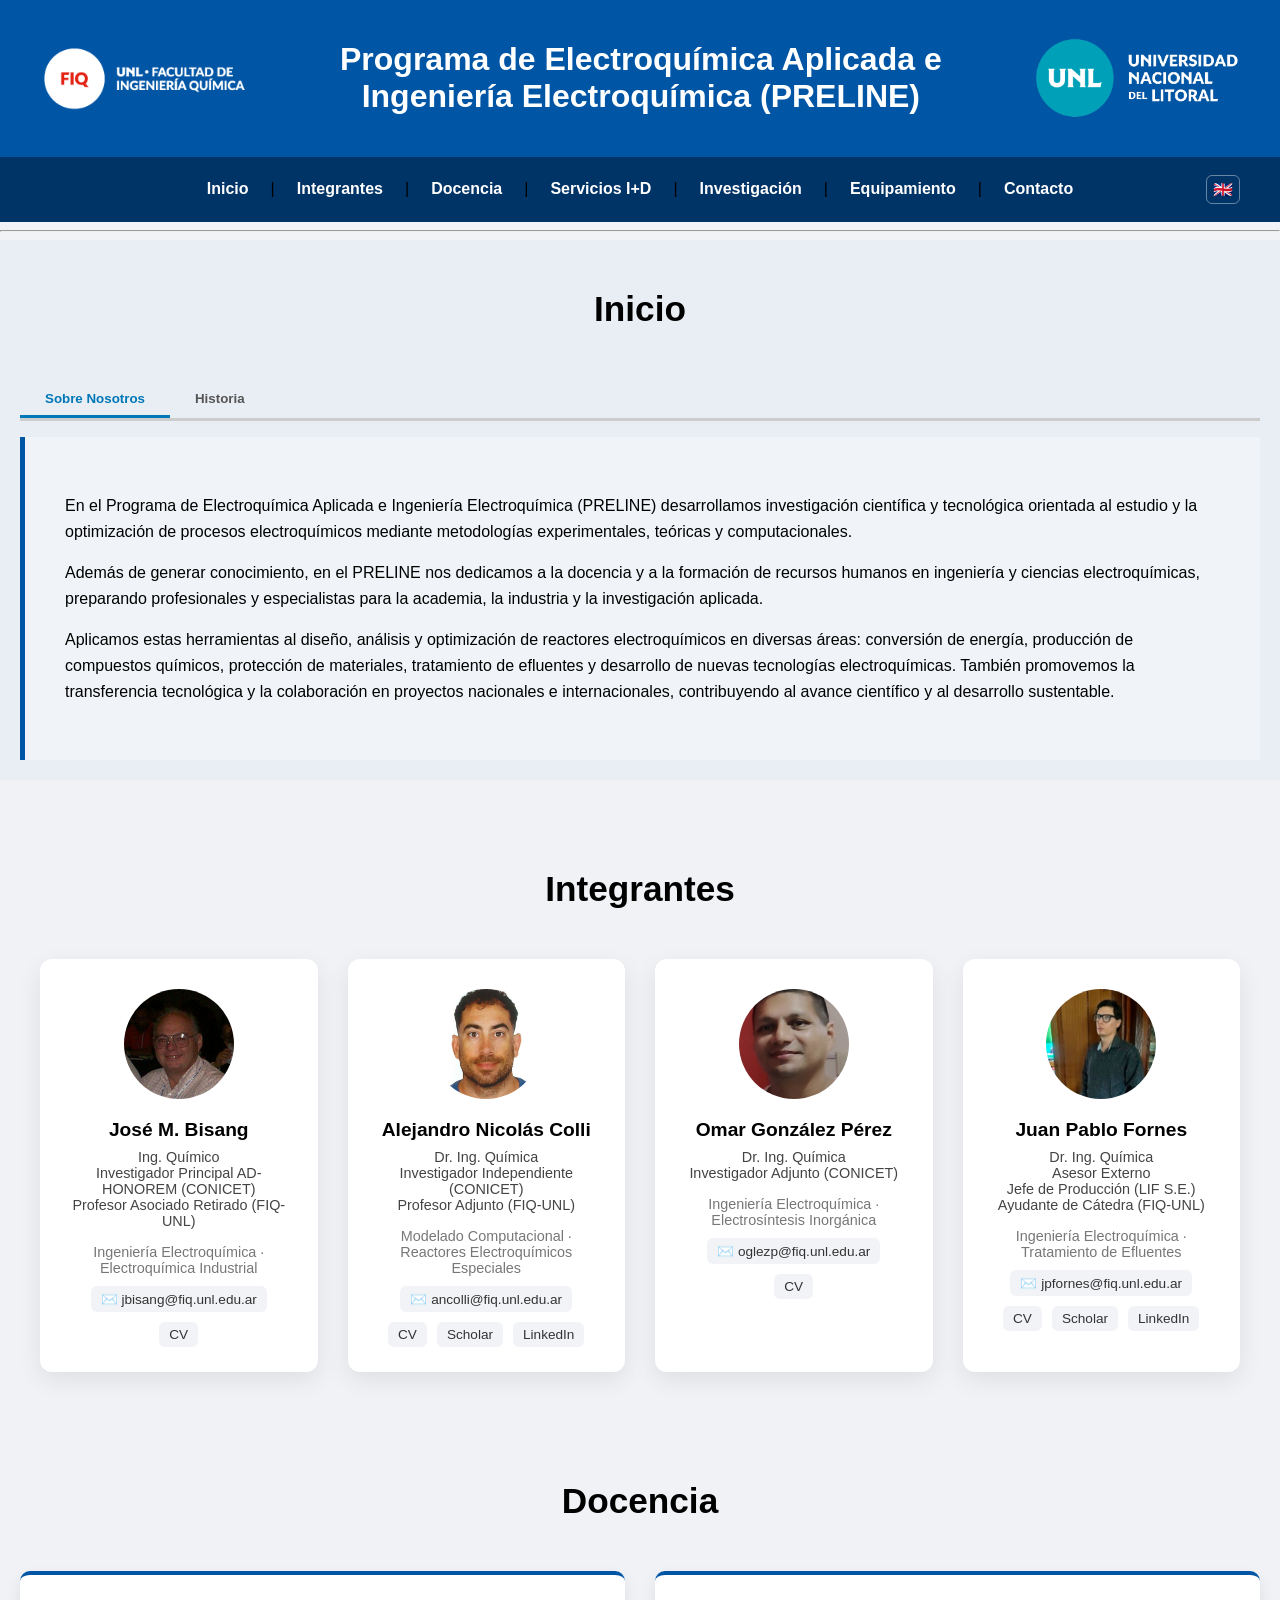
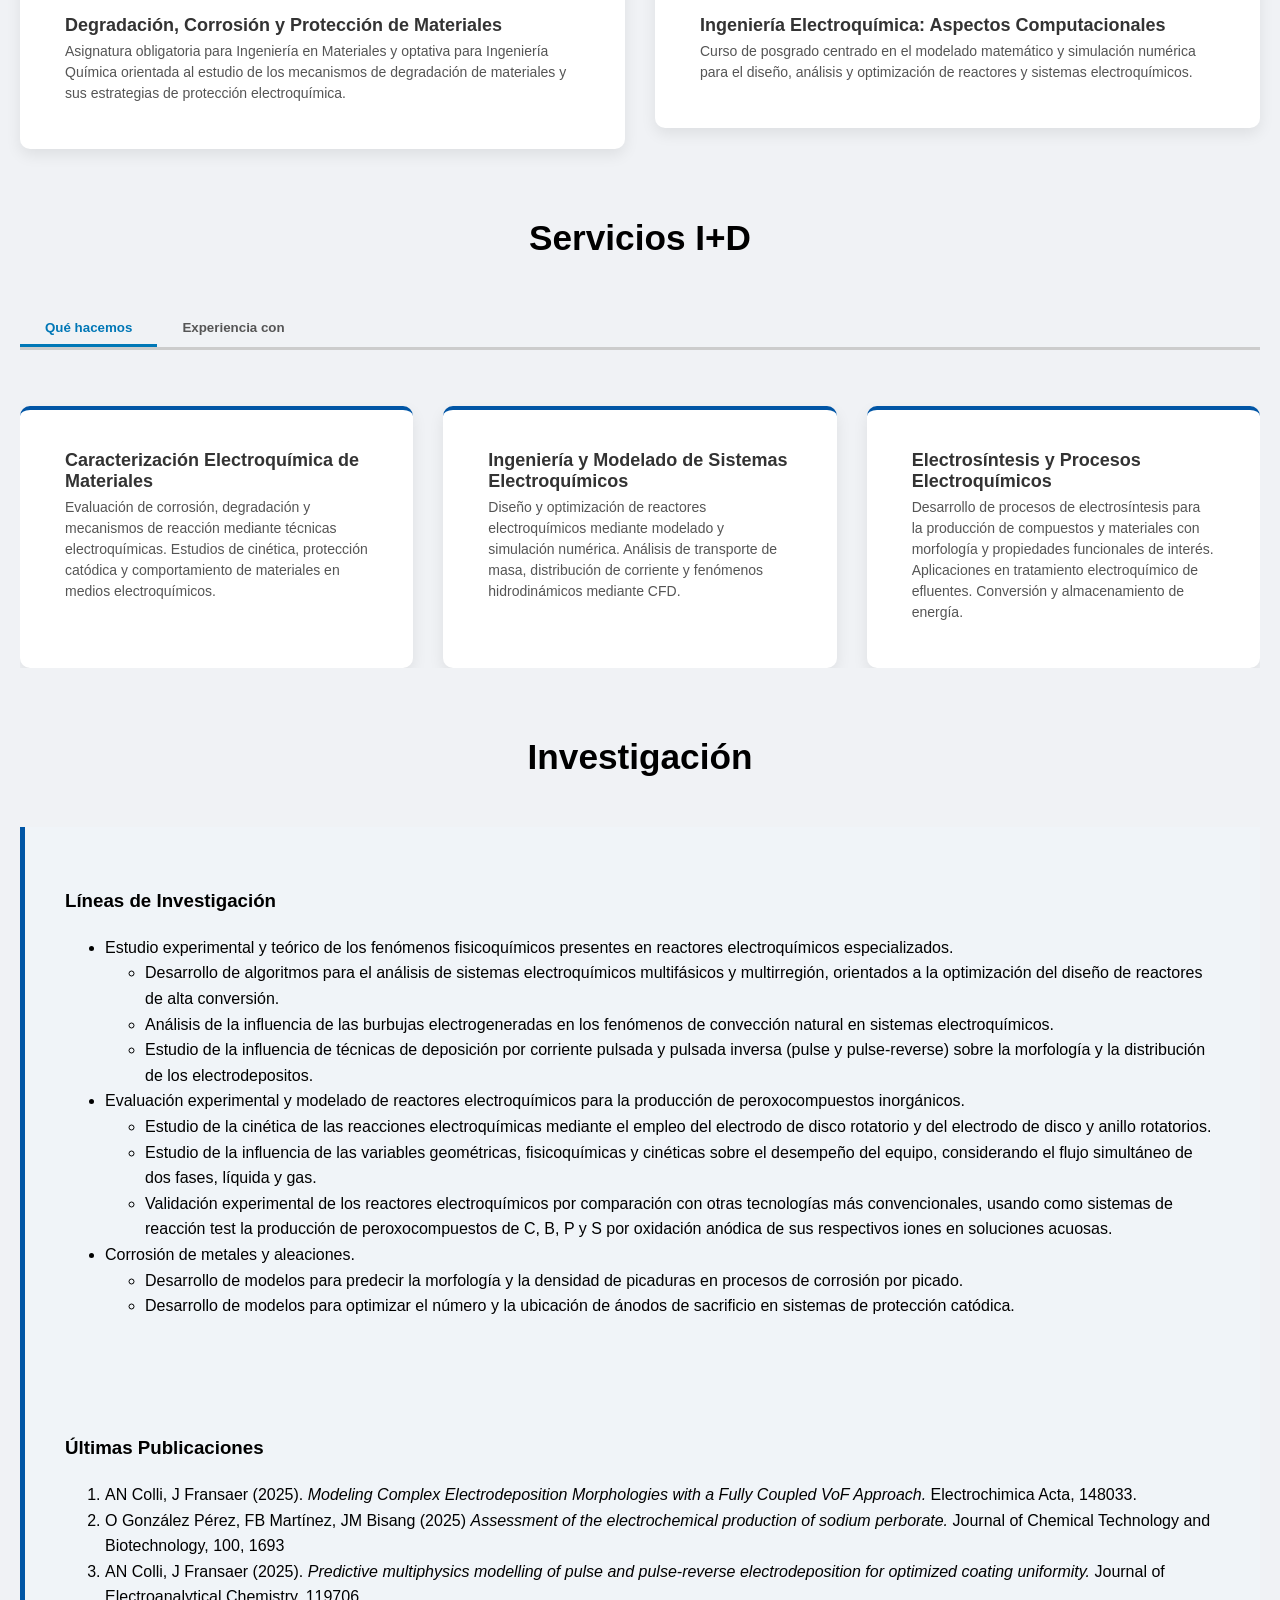
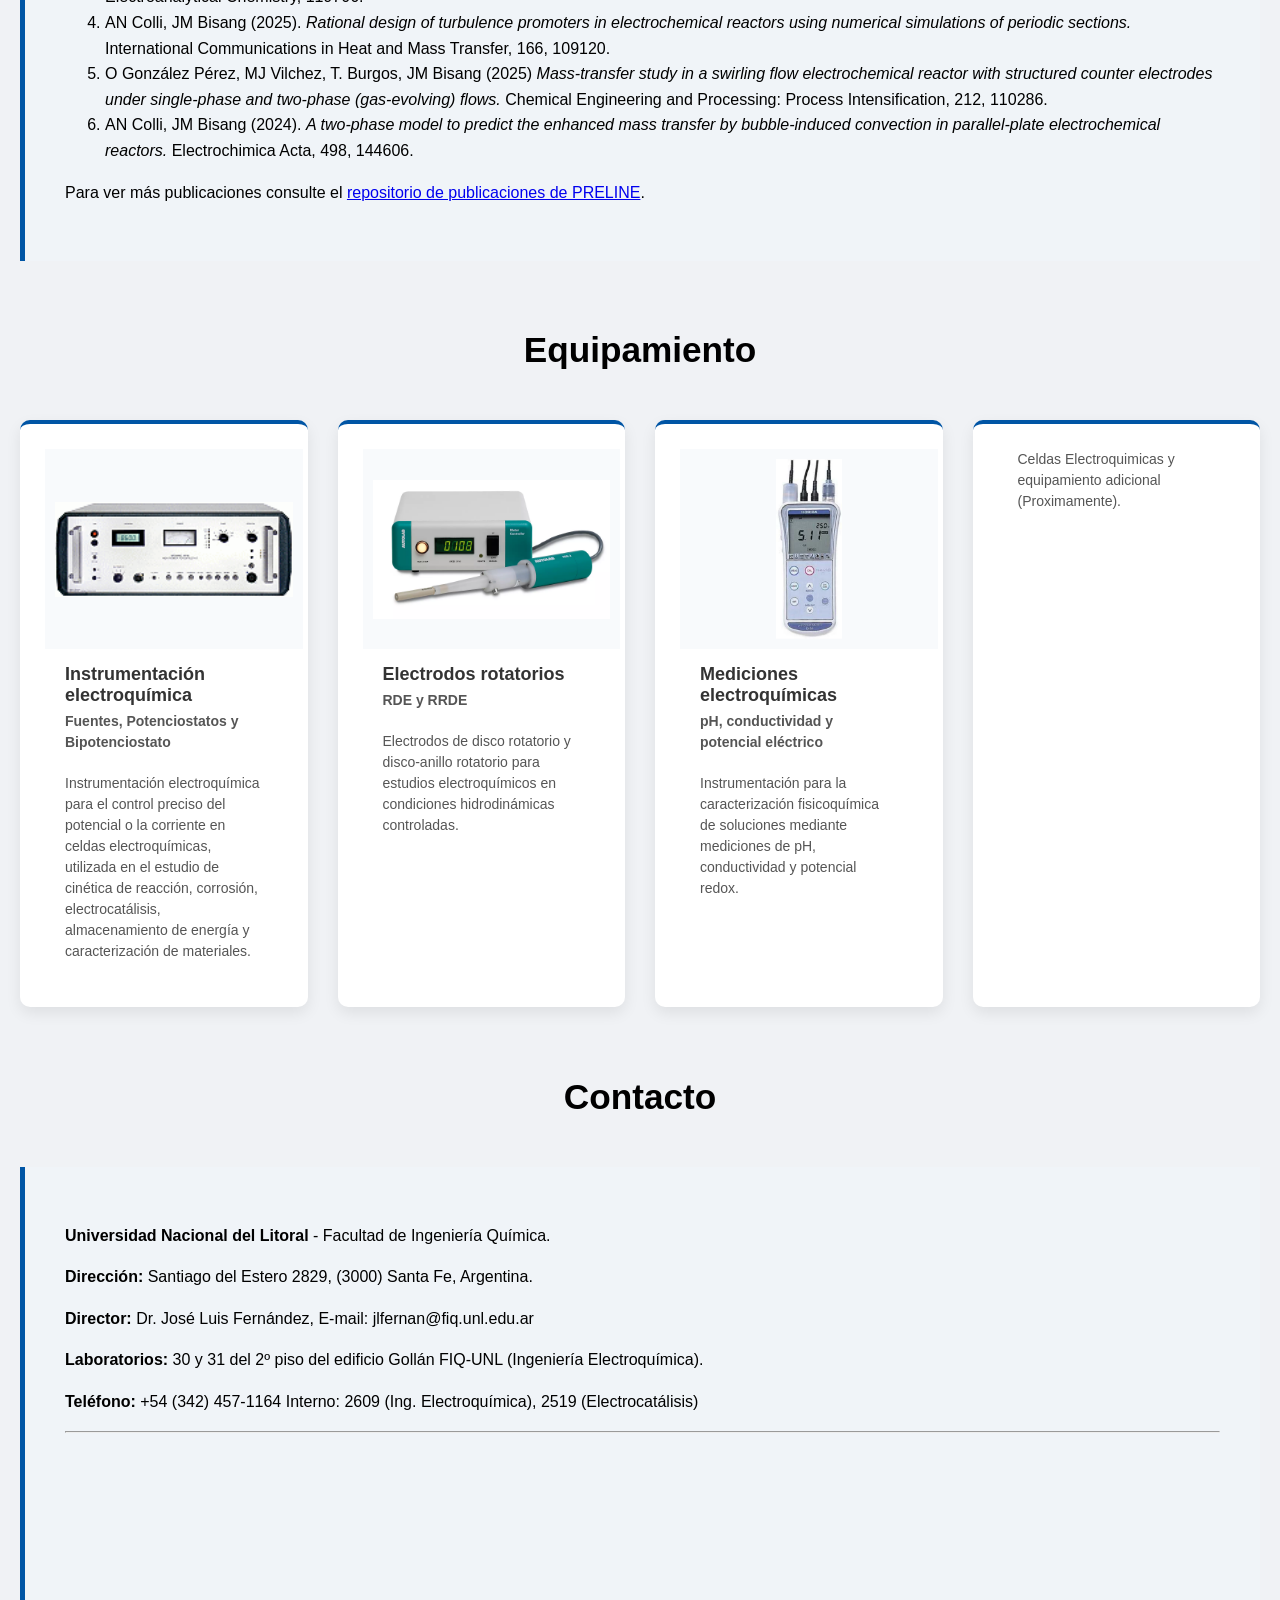
==== commit e7be3fbd: "director" ====
--- a/index.html
+++ b/index.html
@@ -101,7 +101,7 @@
       <div class="timeline-item">
         <div class="timeline-date">2012</div>
         <div class="timeline-content">
-          <p>Dr. José Luis Fernández designado Director y Bisang Vicedirector (Res. C.D. N° 079), confirmando continuidad institucional.</p>
+          <p>Dr. José Luis Fernández designado Director e Ing. José María Bisang Vicedirector (Res. C.D. N° 079), confirmando continuidad institucional.</p>
         </div>
       </div>
 
@@ -442,16 +442,23 @@
 	    <li>Estudio de la influencia de técnicas de deposición por corriente pulsada y pulsada inversa (pulse y pulse-reverse) sobre la morfología y la distribución de los electrodepositos.</li>
 	</ul>
 
-	<li>Corrosión de metales y aleaciones.</li>
+      <li>Evaluación experimental y modelado de reactores electroquímicos para la producción de peroxocompuestos inorgánicos.</li>
+      
+      <ul>
+	    <li>Estudio de la cinética de las reacciones electroquímicas mediante el empleo del electrodo de disco rotatorio y del electrodo de disco y 
+anillo rotatorios.</li>
+	    <li>Estudio de la influencia de las variables geométricas, fisicoquímicas y cinéticas sobre el desempeño del equipo, considerando 
+el flujo simultáneo de dos fases, líquida y gas.</li>
+	    <li>Validación experimental de los reactores electroquímicos por comparación con otras tecnologías más convencionales, usando como sistemas de reacción test la producción de peroxocompuestos de C, B, P y S por oxidación anódica de sus respectivos iones en soluciones acuosas.</li>
+      </ul>
+      
+      <li>Corrosión de metales y aleaciones.</li>
 	<ul>
 	    <li>Desarrollo de modelos para predecir la morfología y la densidad de picaduras en procesos de corrosión por picado.</li>
-
 	    <li>Desarrollo de modelos para optimizar el número y la ubicación de ánodos de sacrificio en sistemas de protección catódica.</li>
 	</ul>
-     	
-
-      <li>Evaluación experimental y modelado de reactores electroquímicos para la producción de peroxocompuestos inorgánicos.</li>
-    </ul>
+      
+     </ul>
   </div>
 
   <!-- Publicaciones destacadas -->
@@ -562,11 +569,12 @@
 <h2 class="section-title">Contacto</h2>
 
   <div class="sobre-texto">
-
-    <p><strong>Universidad Nacional del Litoral</strong> - Facultad de Ingeniería Química</p>
+ 
+    <p><strong>Universidad Nacional del Litoral</strong> - Facultad de Ingeniería Química.</p>
     <p><strong>Dirección:</strong> Santiago del Estero 2829, (3000) Santa Fe, Argentina.</p>
-    <p><strong>Laboratorios:</strong> 30 y 31 (Ingeniería Electroquímica). 2º Piso del edificio Gollán FIQ-UNL.</p>
-    <p><strong>Teléfono:</strong> +54 342 457-1164 Int. 2609.</p>    
+    <p><strong>Director:</strong> Dr. José Luis Fernández, E-mail: jlfernan@fiq.unl.edu.ar</p>
+    <p><strong>Laboratorios:</strong> 30 y 31 del 2º piso del edificio Gollán FIQ-UNL (Ingeniería Electroquímica). </p>
+    <p><strong>Teléfono:</strong> +54 (342) 457-1164 Interno: 2609 (Ing. Electroquímica), 2519 (Electrocatálisis)</p>
 
     <hr>
 
--- a/style.css
+++ b/style.css
@@ -9,7 +9,7 @@
 }
 
 section {
-  padding: 50px 40px;
+  padding: 20px 20px;
 }
 
 h2 {
@@ -215,19 +215,21 @@
 .timeline {
   position: relative;
   margin: 2rem 0;
-  padding-left: 40px;
+  padding-left: 110px;
   border-left: 3px solid #0077b6;
 }
 
 .timeline-item {
+  position: relative;
   margin-bottom: 2rem;
-  position: relative;
 }
 
 .timeline-date {
   position: absolute;
-  left: -80px;
+  left: -100px;
   top: 0;
+  width: 80px;
+  text-align: right;
   font-weight: bold;
   color: #023e8a;
 }
@@ -240,20 +242,24 @@
 }
 
 /* ======= Ajustes móviles ======= */
+
 @media (max-width: 600px) {
+
   .timeline {
-    padding-left: 20px;
+    padding-left: 80px;
     border-left: 2px solid #0077b6;
   }
 
   .timeline-date {
-    left: -60px;
+    left: -70px;
+    width: 60px;
     font-size: 0.85rem;
   }
 
   .timeline-content {
     padding: 0.8rem;
   }
+
 }
 /* =========================
    TABS
@@ -294,15 +300,18 @@
   transition: left 0.3s, width 0.3s;
 }
 
+/* contenido */
+
 .tab-content {
-  display: none;
+  max-height: 0;
   opacity: 0;
+  overflow: hidden;
   transform: translateY(10px);
-  transition: opacity 0.5s ease, transform 0.5s ease;
+  transition: all 0.4s ease;
 }
 
 .tab-content.active {
-  display: block;
+  max-height: 2000px; /* suficiente para el contenido */
   opacity: 1;
   transform: translateY(0);
 }
@@ -505,6 +514,64 @@
 }
 
 /* =========================
+   Equipos html individual
+========================= */
+
+.container{
+max-width:1100px;
+margin:auto;
+padding:60px 20px;
+}
+
+.equipo{
+display:flex;
+gap:40px;
+background:white;
+padding:40px;
+border-radius:10px;
+box-shadow:0 8px 20px rgba(0,0,0,0.08);
+align-items:flex-start;
+margin-bottom:60px;
+}
+
+.equipo img{
+max-width:420px;
+width:100%;
+height:auto;
+border-radius:8px;
+display:block;
+object-fit:contain;
+}
+
+.info{
+flex:1;
+line-height:1.7;
+}
+
+.specs{
+margin-top:25px;
+padding:20px;
+background:#f1f5f9;
+border-radius:8px;
+}
+
+.volver{
+text-align:center;
+margin-top:60px;
+}
+
+.volver a{
+display:inline-block;
+padding:12px 24px;
+background:#0055a5;
+color:white;
+text-decoration:none;
+border-radius:6px;
+font-weight:600;
+}
+
+
+/* =========================
    Desarrollo tecnologico
 ========================= */
 
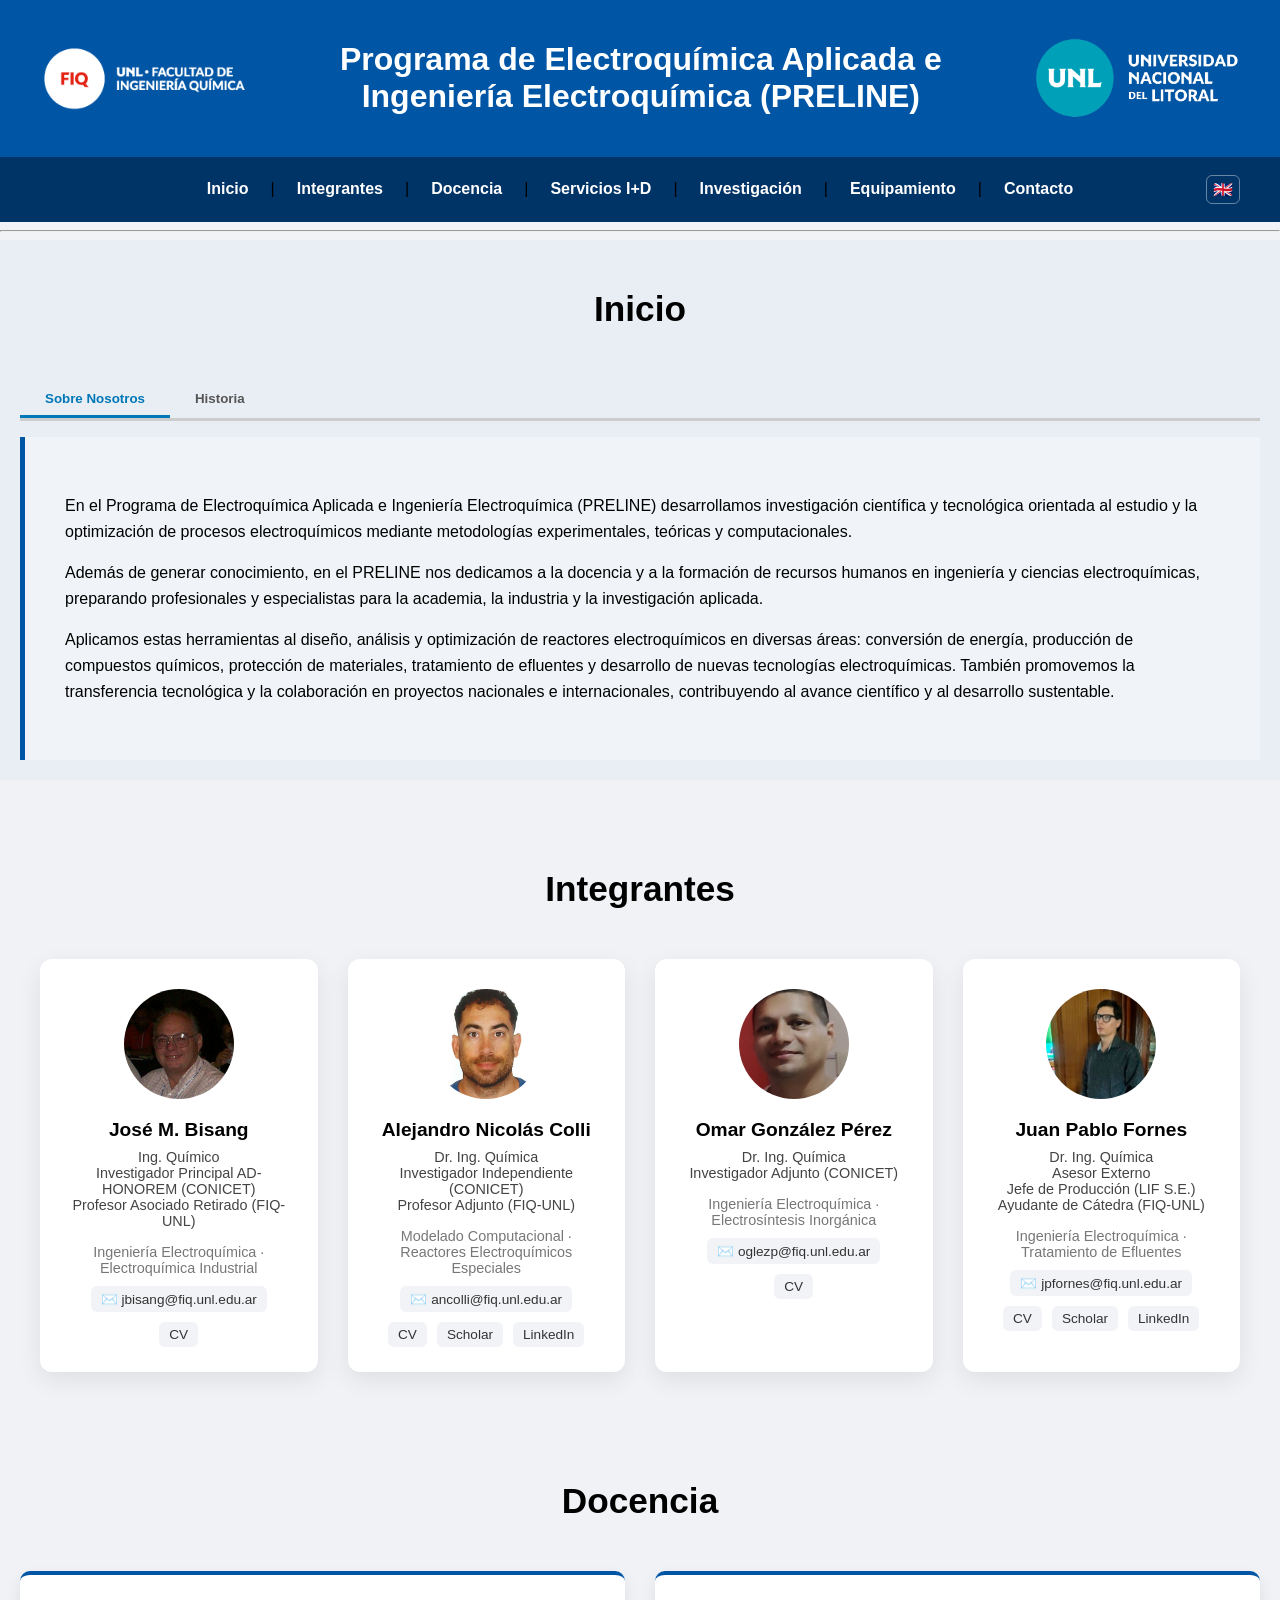
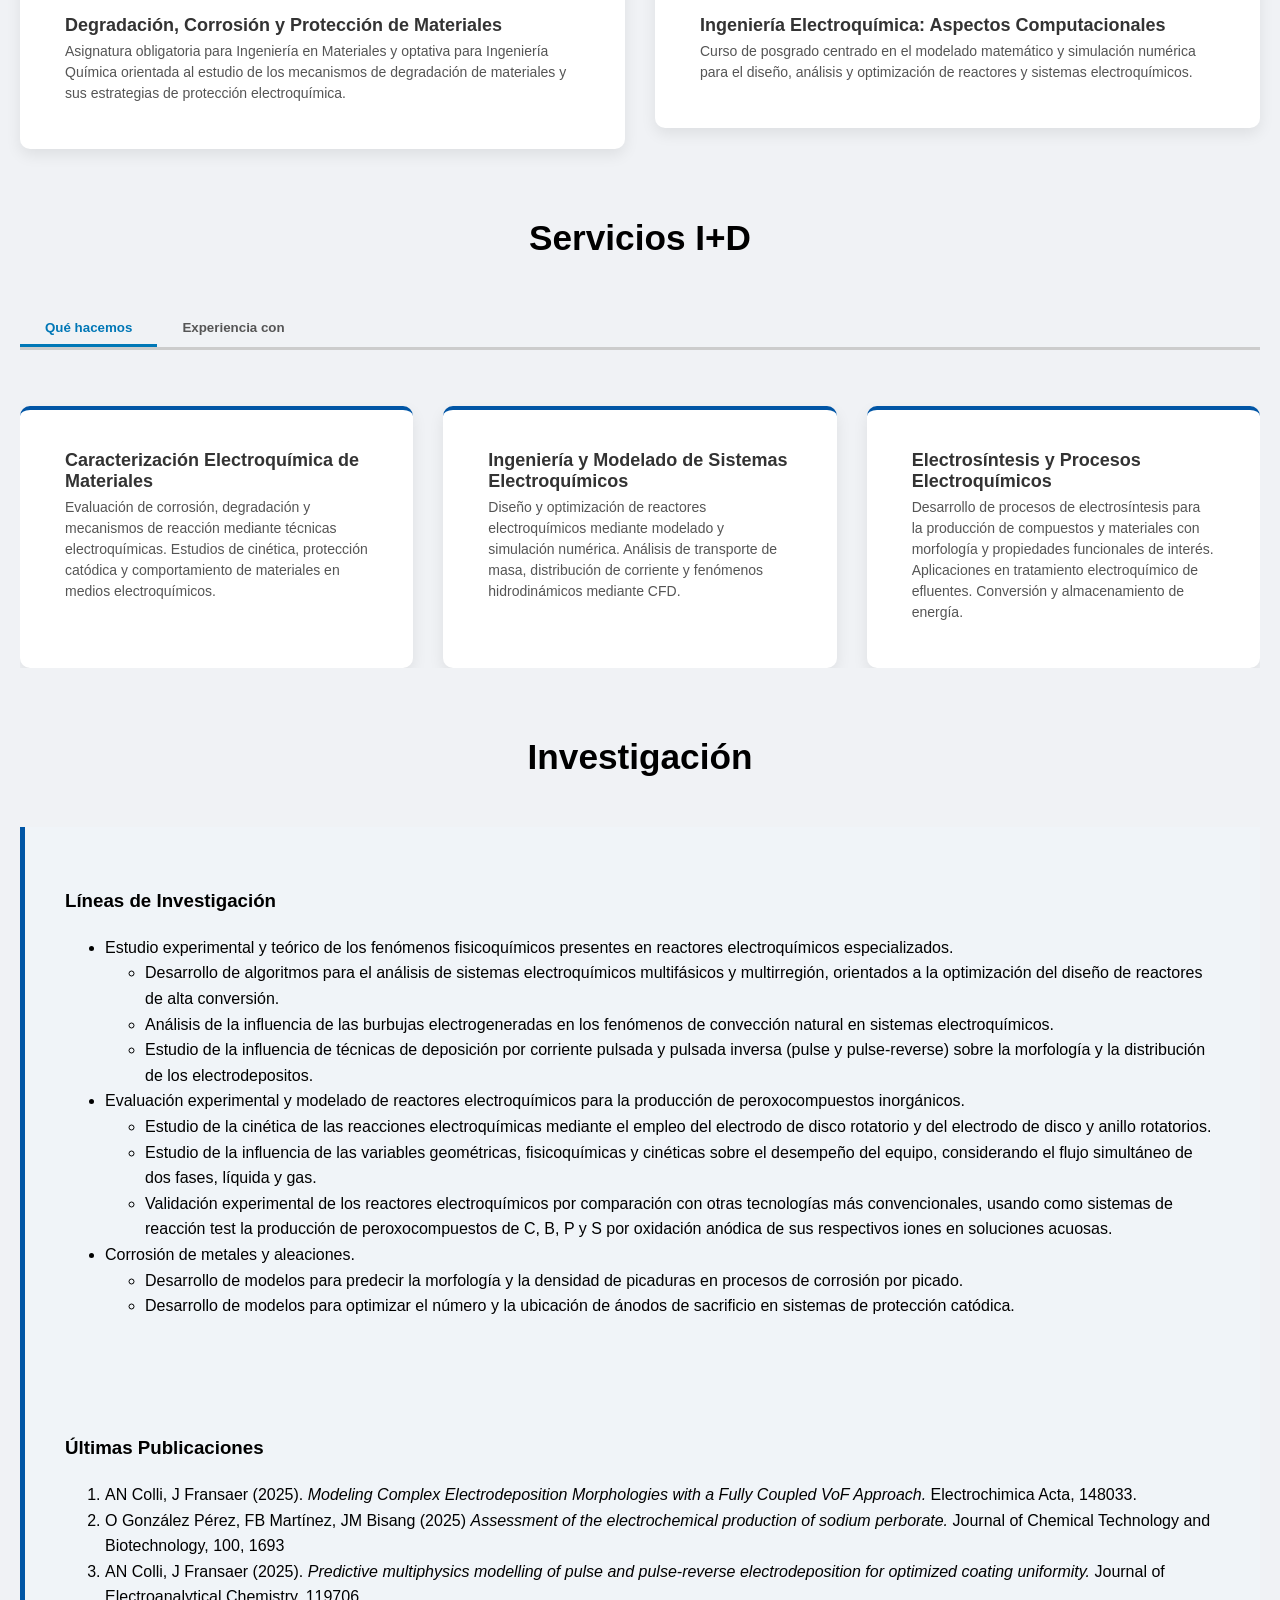
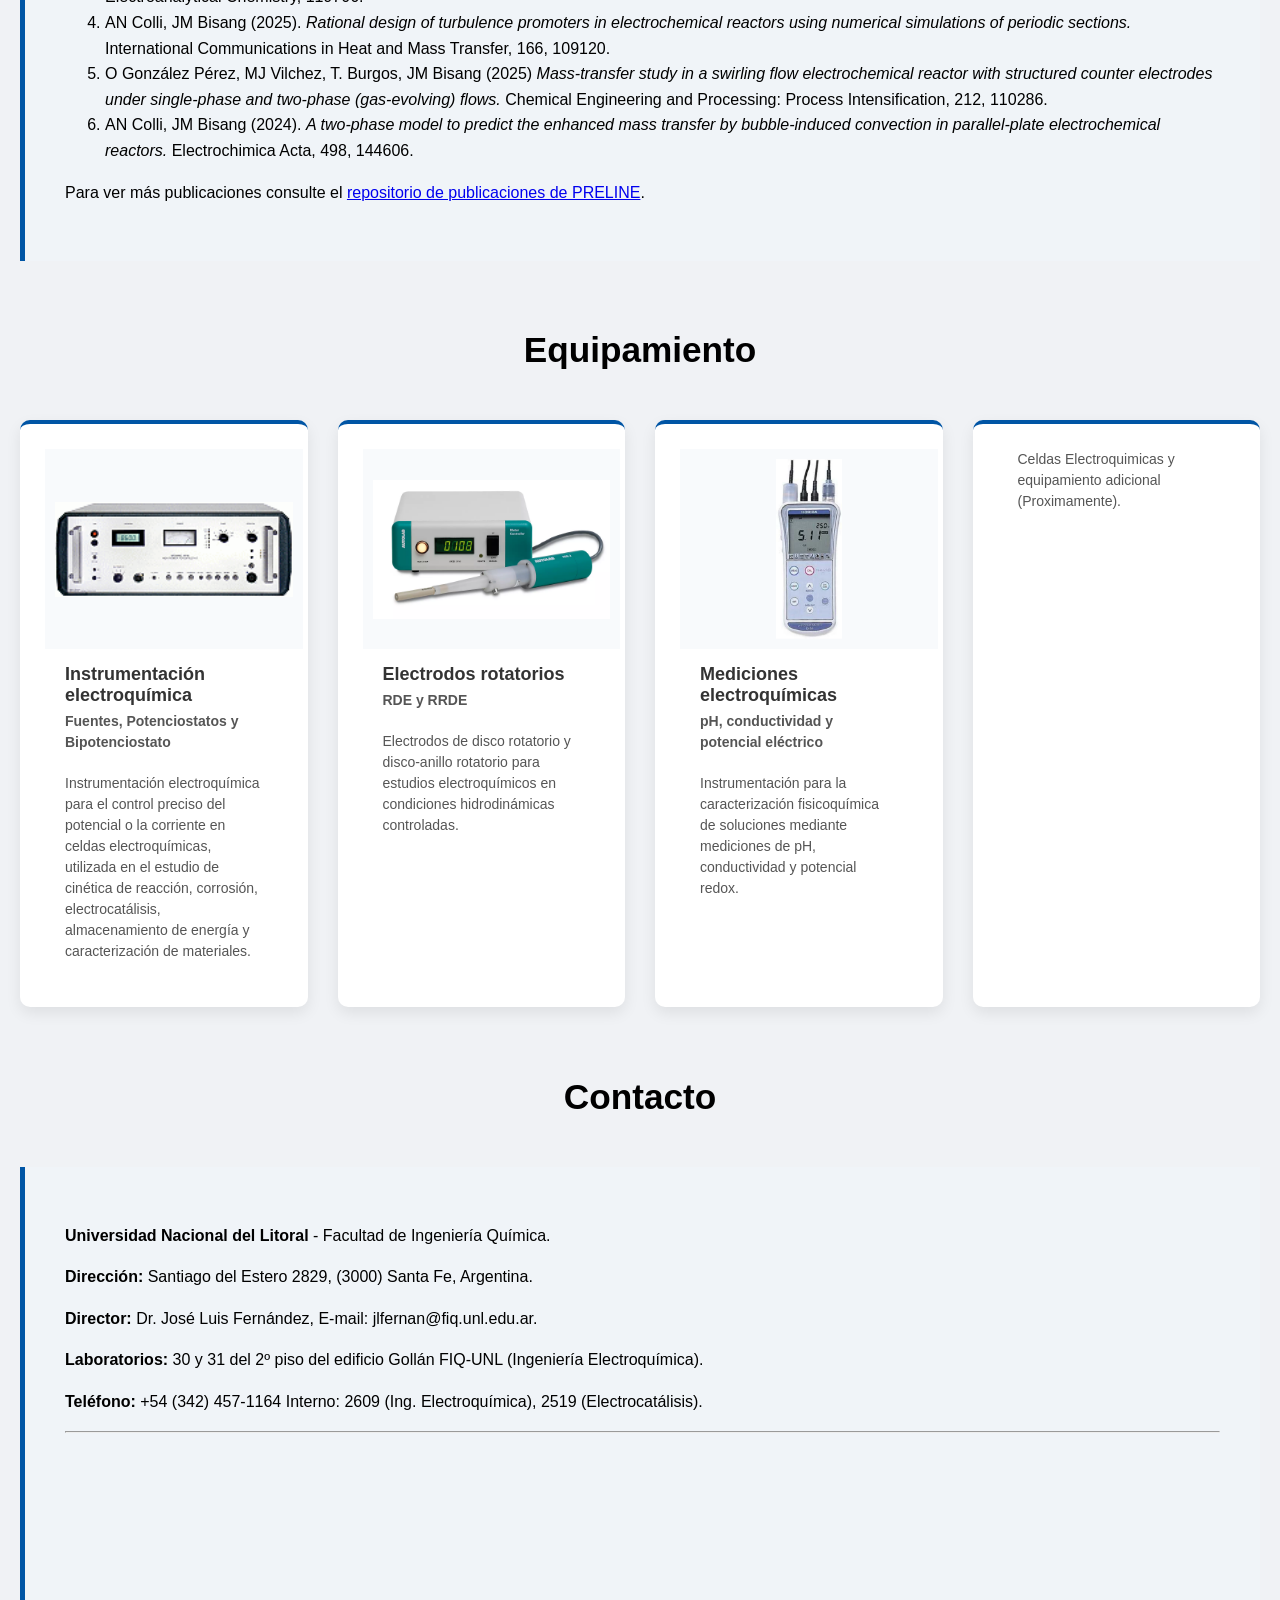
==== commit 15e93b62: "Update index.html" ====
--- a/index.html
+++ b/index.html
@@ -572,9 +572,9 @@
  
     <p><strong>Universidad Nacional del Litoral</strong> - Facultad de Ingeniería Química.</p>
     <p><strong>Dirección:</strong> Santiago del Estero 2829, (3000) Santa Fe, Argentina.</p>
-    <p><strong>Director:</strong> Dr. José Luis Fernández, E-mail: jlfernan@fiq.unl.edu.ar</p>
+    <p><strong>Director:</strong> Dr. José Luis Fernández, E-mail: jlfernan@fiq.unl.edu.ar.</p>
     <p><strong>Laboratorios:</strong> 30 y 31 del 2º piso del edificio Gollán FIQ-UNL (Ingeniería Electroquímica). </p>
-    <p><strong>Teléfono:</strong> +54 (342) 457-1164 Interno: 2609 (Ing. Electroquímica), 2519 (Electrocatálisis)</p>
+    <p><strong>Teléfono:</strong> +54 (342) 457-1164 Interno: 2609 (Ing. Electroquímica), 2519 (Electrocatálisis).</p>
 
     <hr>
 
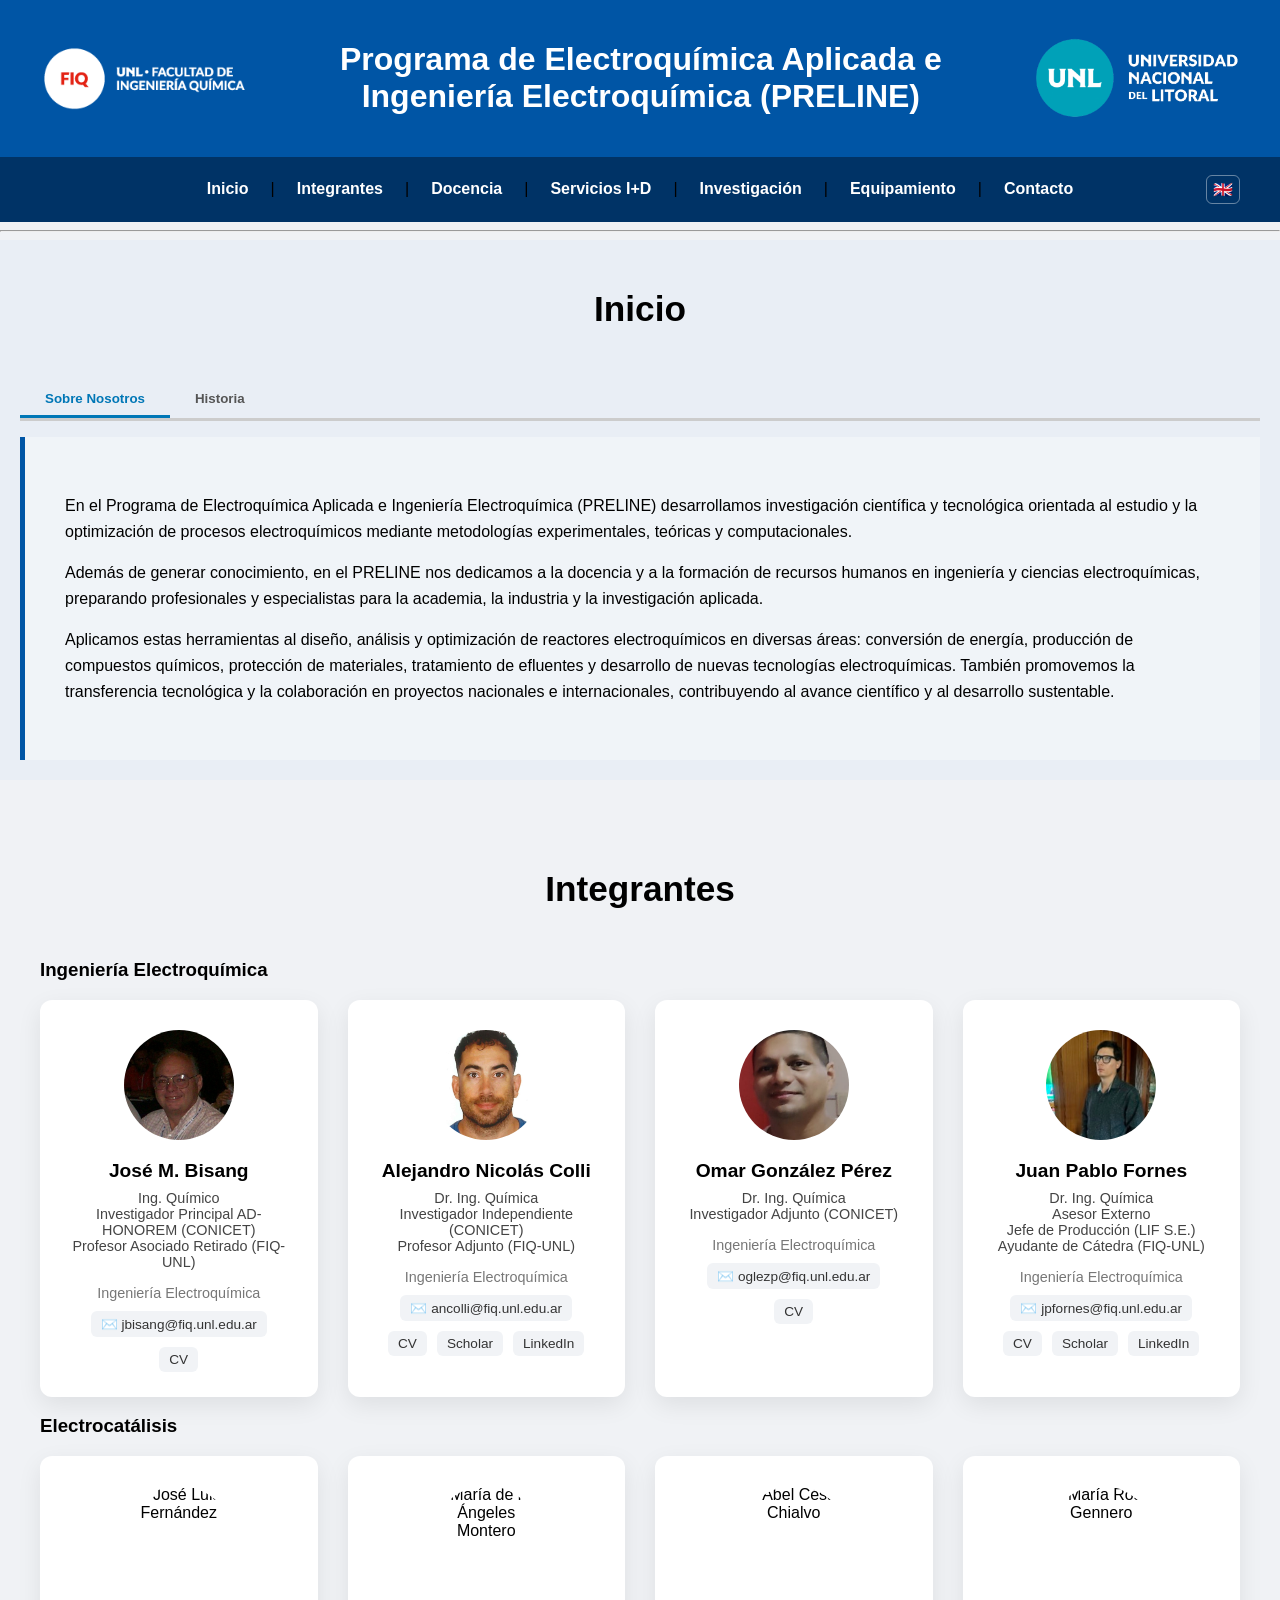
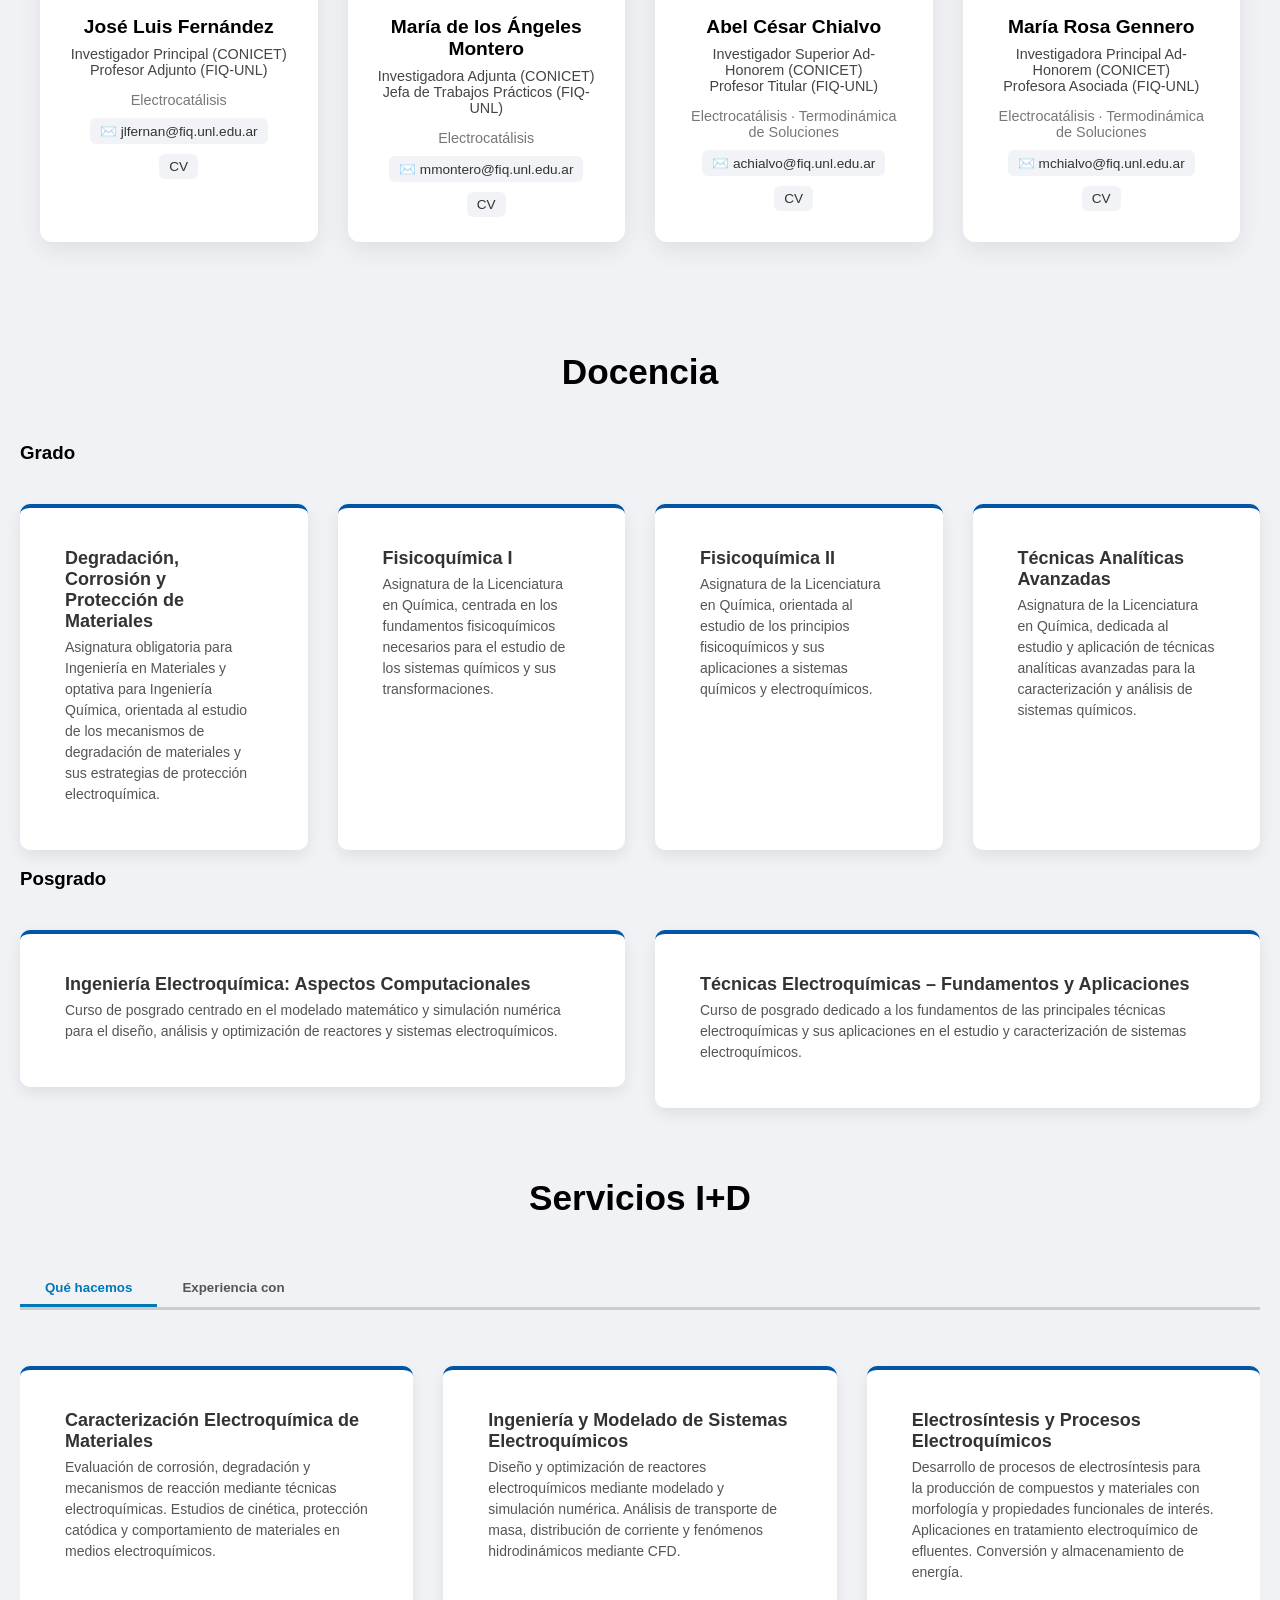
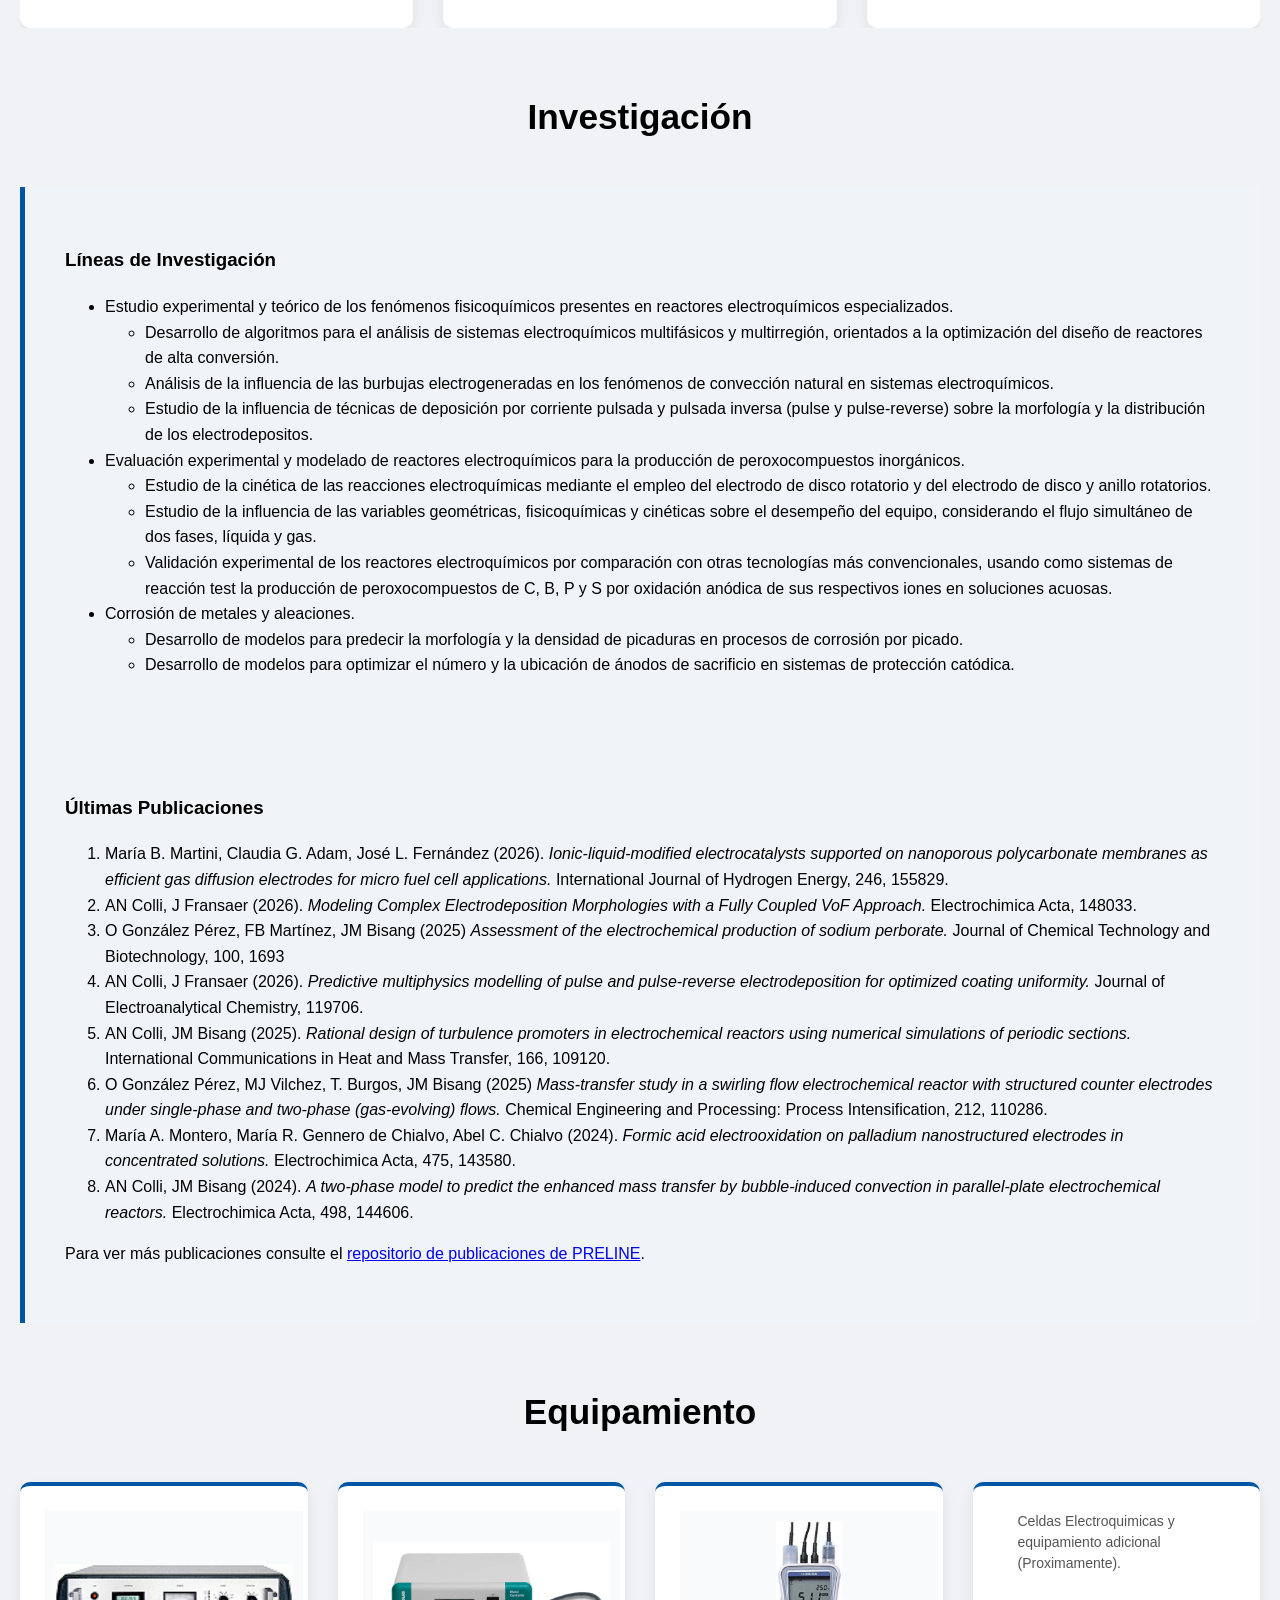
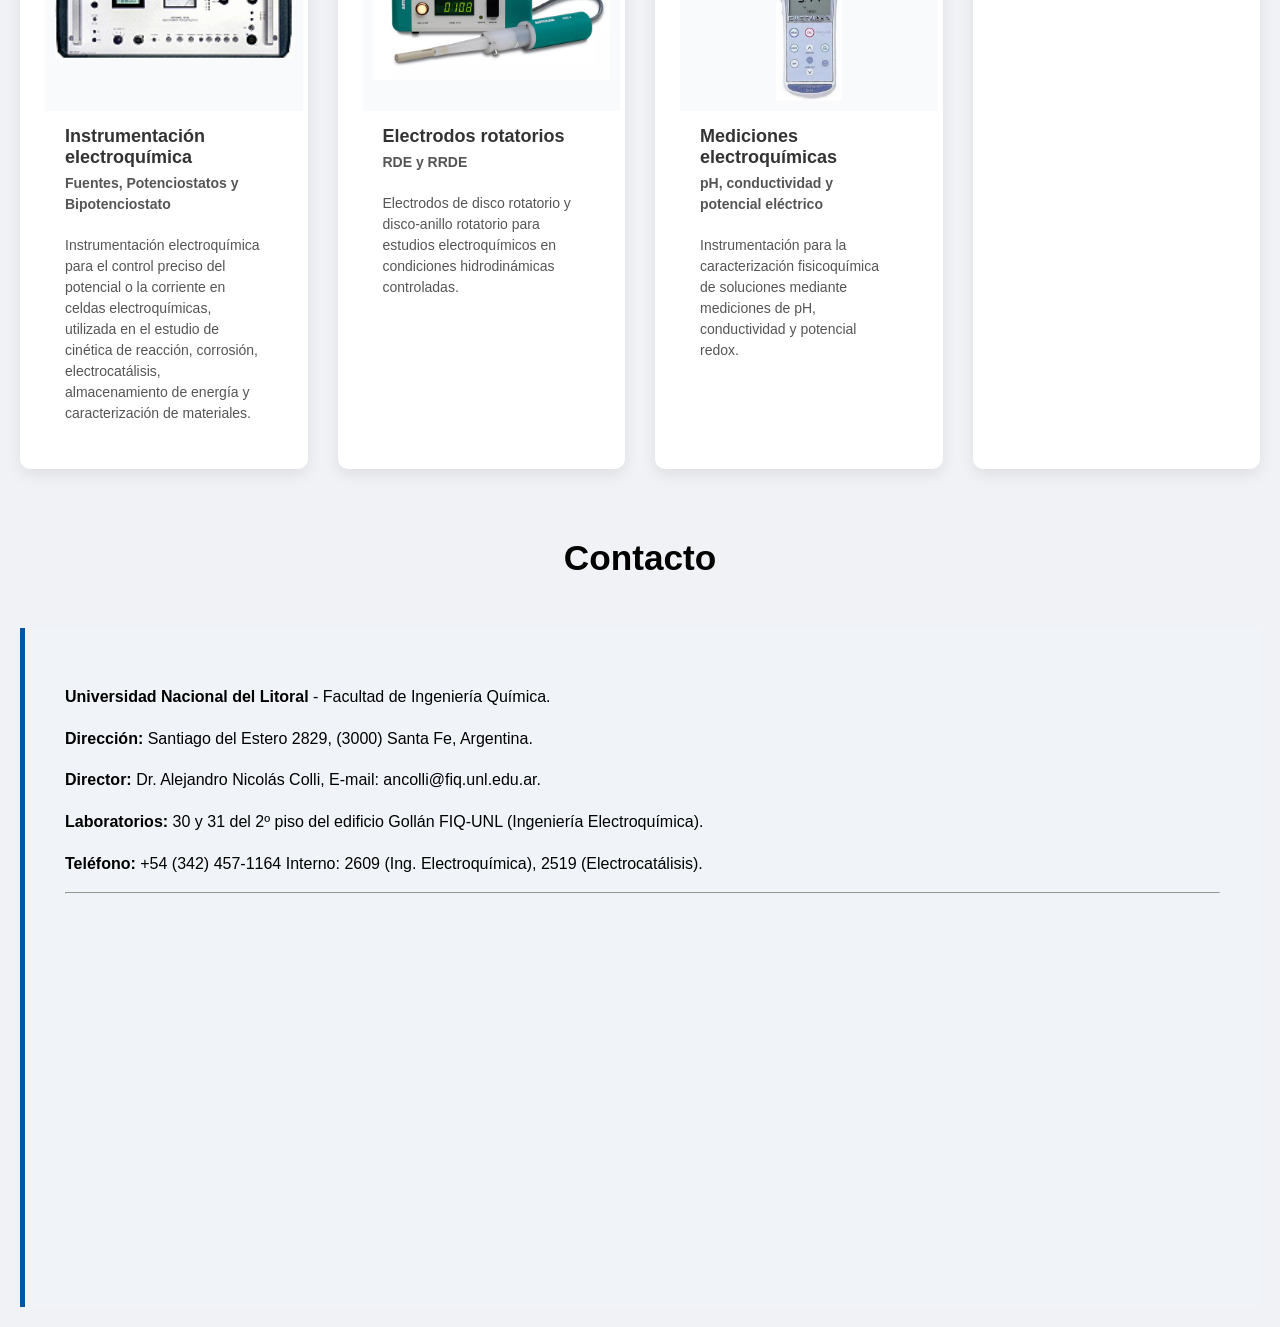
==== commit f72535c6: "update" ====
--- a/index.html
+++ b/index.html
@@ -101,9 +101,17 @@
       <div class="timeline-item">
         <div class="timeline-date">2012</div>
         <div class="timeline-content">
-          <p>Dr. José Luis Fernández designado Director e Ing. José María Bisang Vicedirector (Res. C.D. N° 079), confirmando continuidad institucional.</p>
-        </div>
-      </div>
+          <p>Dr. José Luis Fernández designado Director e Ing. José María Bisang Vicedirector (Res. C.D. N° 079).</p>
+        </div>
+      </div>
+
+		<div class="timeline-item">
+        <div class="timeline-date">2026</div>
+        <div class="timeline-content">
+          <p>Dr. Alejandro Nicolás Colli designado Director (Res. C.D. N° 318), confirmando continuidad institucional.</p>
+        </div>
+      </div>
+
 
     </div>
   </div>
@@ -114,9 +122,15 @@
 
   <h2 class="section-title">Integrantes</h2>
 
+  <!-- =========================================================
+       INGENIERÍA ELECTROQUÍMICA
+       ========================================================= -->
+
+  <h3 class="subsection-title">Ingeniería Electroquímica</h3>
+
   <div class="integrantes-grid">
 
-    <!-- Integrante -->
+    <!-- José M. Bisang -->
     <article class="integrante-card">
       <img src="files/img/fotoJMB.jpg" alt="José M. Bisang">
 
@@ -124,23 +138,27 @@
         <h3>José M. Bisang</h3>
 
         <p class="cargo">
-          Ing. Químico<br> Investigador Principal AD-HONOREM (CONICET) <br>
+          Ing. Químico<br>
+          Investigador Principal AD-HONOREM (CONICET)<br>
           Profesor Asociado Retirado (FIQ-UNL)
         </p>
 
         <p class="area">
-          Ingeniería Electroquímica · Electroquímica Industrial
+          Ingeniería Electroquímica
         </p>
 
         <div class="links">
-          <a href="mailto:jbisang@fiq.unl.edu.ar">✉️ jbisang@fiq.unl.edu.ar</a>
-          <a href="https://bicyt.conicet.gov.ar/fichas/p/en/jose-maria-bisang" target="_blank">CV</a>
+          <a href="mailto:jbisang@fiq.unl.edu.ar">
+            ✉️ jbisang@fiq.unl.edu.ar
+          </a>
+          <a href="https://bicyt.conicet.gov.ar/fichas/p/en/jose-maria-bisang"
+             target="_blank">CV</a>
         </div>
       </div>
     </article>
 
 
-    <!-- Integrante -->
+    <!-- Alejandro Nicolás Colli -->
     <article class="integrante-card">
       <img src="files/img/fotoColli.jpg" alt="Alejandro Nicolás Colli">
 
@@ -148,25 +166,31 @@
         <h3>Alejandro Nicolás Colli</h3>
 
         <p class="cargo">
-          Dr. Ing. Química <br> Investigador Independiente (CONICET) <br>
+          Dr. Ing. Química<br>
+          Investigador Independiente (CONICET)<br>
           Profesor Adjunto (FIQ-UNL)
         </p>
 
         <p class="area">
-          Modelado Computacional · Reactores Electroquímicos Especiales
+          Ingeniería Electroquímica
         </p>
 
         <div class="links">
-          <a href="mailto:ancolli@fiq.unl.edu.ar">✉️ ancolli@fiq.unl.edu.ar</a>
-          <a href="https://bicyt.conicet.gov.ar/fichas/p/en/alejandro-nicolas-colli" target="_blank">CV</a>
-          <a href="https://scholar.google.com/citations?user=AKyOpQEAAAAJ&hl=es" target="_blank">Scholar</a>
-          <a href="https://www.linkedin.com/in/alejandro-nicol%C3%A1s-colli-9a165934/" target="_blank">LinkedIn</a>
+          <a href="mailto:ancolli@fiq.unl.edu.ar">
+            ✉️ ancolli@fiq.unl.edu.ar
+          </a>
+          <a href="https://bicyt.conicet.gov.ar/fichas/p/en/alejandro-nicolas-colli"
+             target="_blank">CV</a>
+          <a href="https://scholar.google.com/citations?user=AKyOpQEAAAAJ&hl=es"
+             target="_blank">Scholar</a>
+          <a href="https://www.linkedin.com/in/alejandro-nicol%C3%A1s-colli-9a165934/"
+             target="_blank">LinkedIn</a>
         </div>
       </div>
     </article>
 
 
-    <!-- Integrante -->
+    <!-- Omar González Pérez -->
     <article class="integrante-card">
       <img src="files/img/fotoOmar.jpg" alt="Omar González Pérez">
 
@@ -174,23 +198,26 @@
         <h3>Omar González Pérez</h3>
 
         <p class="cargo">
-          Dr. Ing. Química <br> Investigador Adjunto (CONICET)
+          Dr. Ing. Química<br>
+          Investigador Adjunto (CONICET)
         </p>
 
         <p class="area">
-          Ingeniería Electroquímica · Electrosíntesis Inorgánica
-        </p>
-
+          Ingeniería Electroquímica
+        </p>
 
         <div class="links">
-          <a href="mailto:oglezp@fiq.unl.edu.ar">✉️ oglezp@fiq.unl.edu.ar</a>
-          <a href="https://bicyt.conicet.gov.ar/fichas/p/en/omar-gonzalez-perez" target="_blank">CV</a>
+          <a href="mailto:oglezp@fiq.unl.edu.ar">
+            ✉️ oglezp@fiq.unl.edu.ar
+          </a>
+          <a href="https://bicyt.conicet.gov.ar/fichas/p/en/omar-gonzalez-perez"
+             target="_blank">CV</a>
         </div>
       </div>
     </article>
 
 
-    <!-- Integrante -->
+    <!-- Juan Pablo Fornes -->
     <article class="integrante-card">
       <img src="files/img/fotoJP.png" alt="Juan Pablo Fornes">
 
@@ -198,41 +225,189 @@
         <h3>Juan Pablo Fornes</h3>
 
         <p class="cargo">
-          Dr. Ing. Química <br>  Asesor Externo <br> Jefe de Producción (LIF S.E.) <br>
+          Dr. Ing. Química<br>
+          Asesor Externo<br>
+          Jefe de Producción (LIF S.E.)<br>
           Ayudante de Cátedra (FIQ-UNL)
         </p>
 
         <p class="area">
-          Ingeniería Electroquímica · Tratamiento de Efluentes
+          Ingeniería Electroquímica
         </p>
 
         <div class="links">
-          <a href="mailto:jpfornes@fiq.unl.edu.ar">✉️ jpfornes@fiq.unl.edu.ar</a>
+          <a href="mailto:jpfornes@fiq.unl.edu.ar">
+            ✉️ jpfornes@fiq.unl.edu.ar
+          </a>
           <a href="files/JPF.pdf" target="_blank">CV</a>
-          <a href="https://scholar.google.com/citations?user=58MjbLQAAAAJ&hl=es" target="_blank">Scholar</a>
-          <a href="https://www.linkedin.com/in/juan-pablo-fornes-07b4b155/" target="_blank">LinkedIn</a>
+          <a href="https://scholar.google.com/citations?user=58MjbLQAAAAJ&hl=es"
+             target="_blank">Scholar</a>
+          <a href="https://www.linkedin.com/in/juan-pablo-fornes-07b4b155/"
+             target="_blank">LinkedIn</a>
         </div>
       </div>
     </article>
 
   </div>
+
+
+  <!-- =========================================================
+       ELECTROCATÁLISIS
+       ========================================================= -->
+
+  <h3 class="subsection-title">Electrocatálisis</h3>
+
+  <div class="integrantes-grid">
+
+    <!-- José Luis Fernández -->
+    <article class="integrante-card">
+      <img src="files/img/fotoJLF.png" alt="José Luis Fernández">
+
+      <div class="integrante-info">
+        <h3>José Luis Fernández</h3>
+
+        <p class="cargo">
+          Investigador Principal (CONICET)<br>
+          Profesor Adjunto (FIQ-UNL)
+        </p>
+
+        <p class="area">
+          Electrocatálisis
+        </p>
+
+        <div class="links">
+          <a href="mailto:jlfernan@fiq.unl.edu.ar">
+            ✉️ jlfernan@fiq.unl.edu.ar
+          </a>
+          <a href="https://bicyt.conicet.gov.ar/fichas/p/en/jose-luis-fernandez"
+             target="_blank">CV</a>
+        </div>
+      </div>
+    </article>
+
+
+    <!-- María de los Ángeles Montero -->
+    <article class="integrante-card">
+      <img src="files/img/fotoAngeles.png" alt="María de los Ángeles Montero">
+
+      <div class="integrante-info">
+        <h3>María de los Ángeles Montero</h3>
+
+        <p class="cargo">
+          Investigadora Adjunta (CONICET)<br>
+          Jefa de Trabajos Prácticos (FIQ-UNL)
+        </p>
+
+        <p class="area">
+          Electrocatálisis
+        </p>
+
+        <div class="links">
+          <a href="mailto:mmontero@fiq.unl.edu.ar">
+            ✉️ mmontero@fiq.unl.edu.ar
+          </a>
+          <a href="https://bicyt.conicet.gov.ar/fichas/p/en/maria-de-los-angeles-montero"
+             target="_blank">CV</a>
+        </div>
+      </div>
+    </article>
+
+
+    <!-- Abel César Chialvo -->
+    <article class="integrante-card">
+      <img src="files/img/fotoAbel.png" alt="Abel César Chialvo">
+
+      <div class="integrante-info">
+        <h3>Abel César Chialvo</h3>
+
+        <p class="cargo">
+          Investigador Superior Ad-Honorem (CONICET)<br>
+          Profesor Titular (FIQ-UNL)
+        </p>
+
+        <p class="area">
+          Electrocatálisis · Termodinámica de Soluciones
+        </p>
+
+        <div class="links">
+          <a href="mailto:achialvo@fiq.unl.edu.ar">
+            ✉️ achialvo@fiq.unl.edu.ar
+          </a>
+          <a href="https://bicyt.conicet.gov.ar/fichas/p/en/abel-cesar-chialvo"
+             target="_blank">CV</a>
+        </div>
+      </div>
+    </article>
+
+
+    <!-- María Rosa Gennero -->
+    <article class="integrante-card">
+      <img src="files/img/fotomarosa.png" alt="María Rosa Gennero">
+
+      <div class="integrante-info">
+        <h3>María Rosa Gennero</h3>
+
+        <p class="cargo">
+          Investigadora Principal Ad-Honorem (CONICET)<br>
+          Profesora Asociada (FIQ-UNL)
+        </p>
+
+        <p class="area">
+          Electrocatálisis · Termodinámica de Soluciones
+        </p>
+
+        <div class="links">
+          <a href="mailto:mchialvo@fiq.unl.edu.ar">
+            ✉️ mchialvo@fiq.unl.edu.ar
+          </a>
+          <a href="https://bicyt.conicet.gov.ar/fichas/p/en/maria-rosa-gennero"
+             target="_blank">CV</a>
+        </div>
+      </div>
+    </article>
+
+  </div>
+
 </section>
-
-
-
 
 
 <section id="docencia">
 <h2 class="section-title">Docencia</h2>
+
+<!-- Grado -->
+<h3 class="subsection-title">Grado</h3>
 
 <div class="cards">
 
 <a href="corrosion.html" class="card-link">
 <div class="card">
 <h3>Degradación, Corrosión y Protección de Materiales</h3>
-<p>Asignatura obligatoria para Ingeniería en Materiales y optativa para Ingeniería Química orientada al estudio de los mecanismos de degradación de materiales y sus estrategias de protección electroquímica.</p>
+<p>Asignatura obligatoria para Ingeniería en Materiales y optativa para Ingeniería Química, orientada al estudio de los mecanismos de degradación de materiales y sus estrategias de protección electroquímica.</p>
 </div>
 </a>
+
+<div class="card">
+<h3>Fisicoquímica I</h3>
+<p>Asignatura de la Licenciatura en Química, centrada en los fundamentos fisicoquímicos necesarios para el estudio de los sistemas químicos y sus transformaciones.</p>
+</div>
+
+<div class="card">
+<h3>Fisicoquímica II</h3>
+<p>Asignatura de la Licenciatura en Química, orientada al estudio de los principios fisicoquímicos y sus aplicaciones a sistemas químicos y electroquímicos.</p>
+</div>
+
+<div class="card">
+<h3>Técnicas Analíticas Avanzadas</h3>
+<p>Asignatura de la Licenciatura en Química, dedicada al estudio y aplicación de técnicas analíticas avanzadas para la caracterización y análisis de sistemas químicos.</p>
+</div>
+
+</div>
+
+
+<!-- Posgrado -->
+<h3 class="subsection-title">Posgrado</h3>
+
+<div class="cards">
 
 <a href="ingElectro.html" class="card-link">
 <div class="card">
@@ -241,9 +416,14 @@
 </div>
 </a>
 
-</div>
+<div class="card">
+<h3>Técnicas Electroquímicas – Fundamentos y Aplicaciones</h3>
+<p>Curso de posgrado dedicado a los fundamentos de las principales técnicas electroquímicas y sus aplicaciones en el estudio y caracterización de sistemas electroquímicos.</p>
+</div>
+
+</div>
+
 </section>
-
 
 
 <section id="servicios">
@@ -466,7 +646,13 @@
   <h3>Últimas Publicaciones</h3>
   <ol>
     <li>
-      AN Colli, J Fransaer (2025). 
+      María B. Martini, Claudia G. Adam, José L. Fernández (2026). 
+      <em>Ionic-liquid-modified electrocatalysts supported on nanoporous polycarbonate membranes as efficient gas diffusion electrodes for micro fuel cell applications.</em> 
+      International Journal of Hydrogen Energy, 246, 155829.
+    </li>
+    
+    <li>
+      AN Colli, J Fransaer (2026). 
       <em>Modeling Complex Electrodeposition Morphologies with a Fully Coupled VoF Approach.</em> 
       Electrochimica Acta, 148033.
     </li>
@@ -476,7 +662,7 @@
       Journal of Chemical Technology and Biotechnology, 100, 1693
     </li>
     <li>
-      AN Colli, J Fransaer (2025). 
+      AN Colli, J Fransaer (2026). 
       <em>Predictive multiphysics modelling of pulse and pulse-reverse electrodeposition for optimized coating uniformity.</em> 
       Journal of Electroanalytical Chemistry, 119706.
     </li>
@@ -490,6 +676,12 @@
       <em>Mass-transfer study in a swirling flow electrochemical reactor with structured counter electrodes under single-phase and two-phase (gas-evolving) flows.</em> 
       Chemical Engineering and Processing: Process Intensification, 212, 110286.
     </li>
+        <li>
+       María A. Montero, María R. Gennero de Chialvo, Abel C. Chialvo  (2024). 
+      <em>Formic acid electrooxidation on palladium nanostructured electrodes in concentrated solutions.</em> 
+      Electrochimica Acta, 475, 143580.
+    </li>
+    
     <li>
       AN Colli, JM Bisang (2024). 
       <em>A two-phase model to predict the enhanced mass transfer by bubble-induced convection in parallel-plate electrochemical reactors.</em> 
@@ -572,7 +764,7 @@
  
     <p><strong>Universidad Nacional del Litoral</strong> - Facultad de Ingeniería Química.</p>
     <p><strong>Dirección:</strong> Santiago del Estero 2829, (3000) Santa Fe, Argentina.</p>
-    <p><strong>Director:</strong> Dr. José Luis Fernández, E-mail: jlfernan@fiq.unl.edu.ar.</p>
+    <p><strong>Director:</strong> Dr. Alejandro Nicolás Colli, E-mail: ancolli@fiq.unl.edu.ar.</p>
     <p><strong>Laboratorios:</strong> 30 y 31 del 2º piso del edificio Gollán FIQ-UNL (Ingeniería Electroquímica). </p>
     <p><strong>Teléfono:</strong> +54 (342) 457-1164 Interno: 2609 (Ing. Electroquímica), 2519 (Electrocatálisis).</p>
 
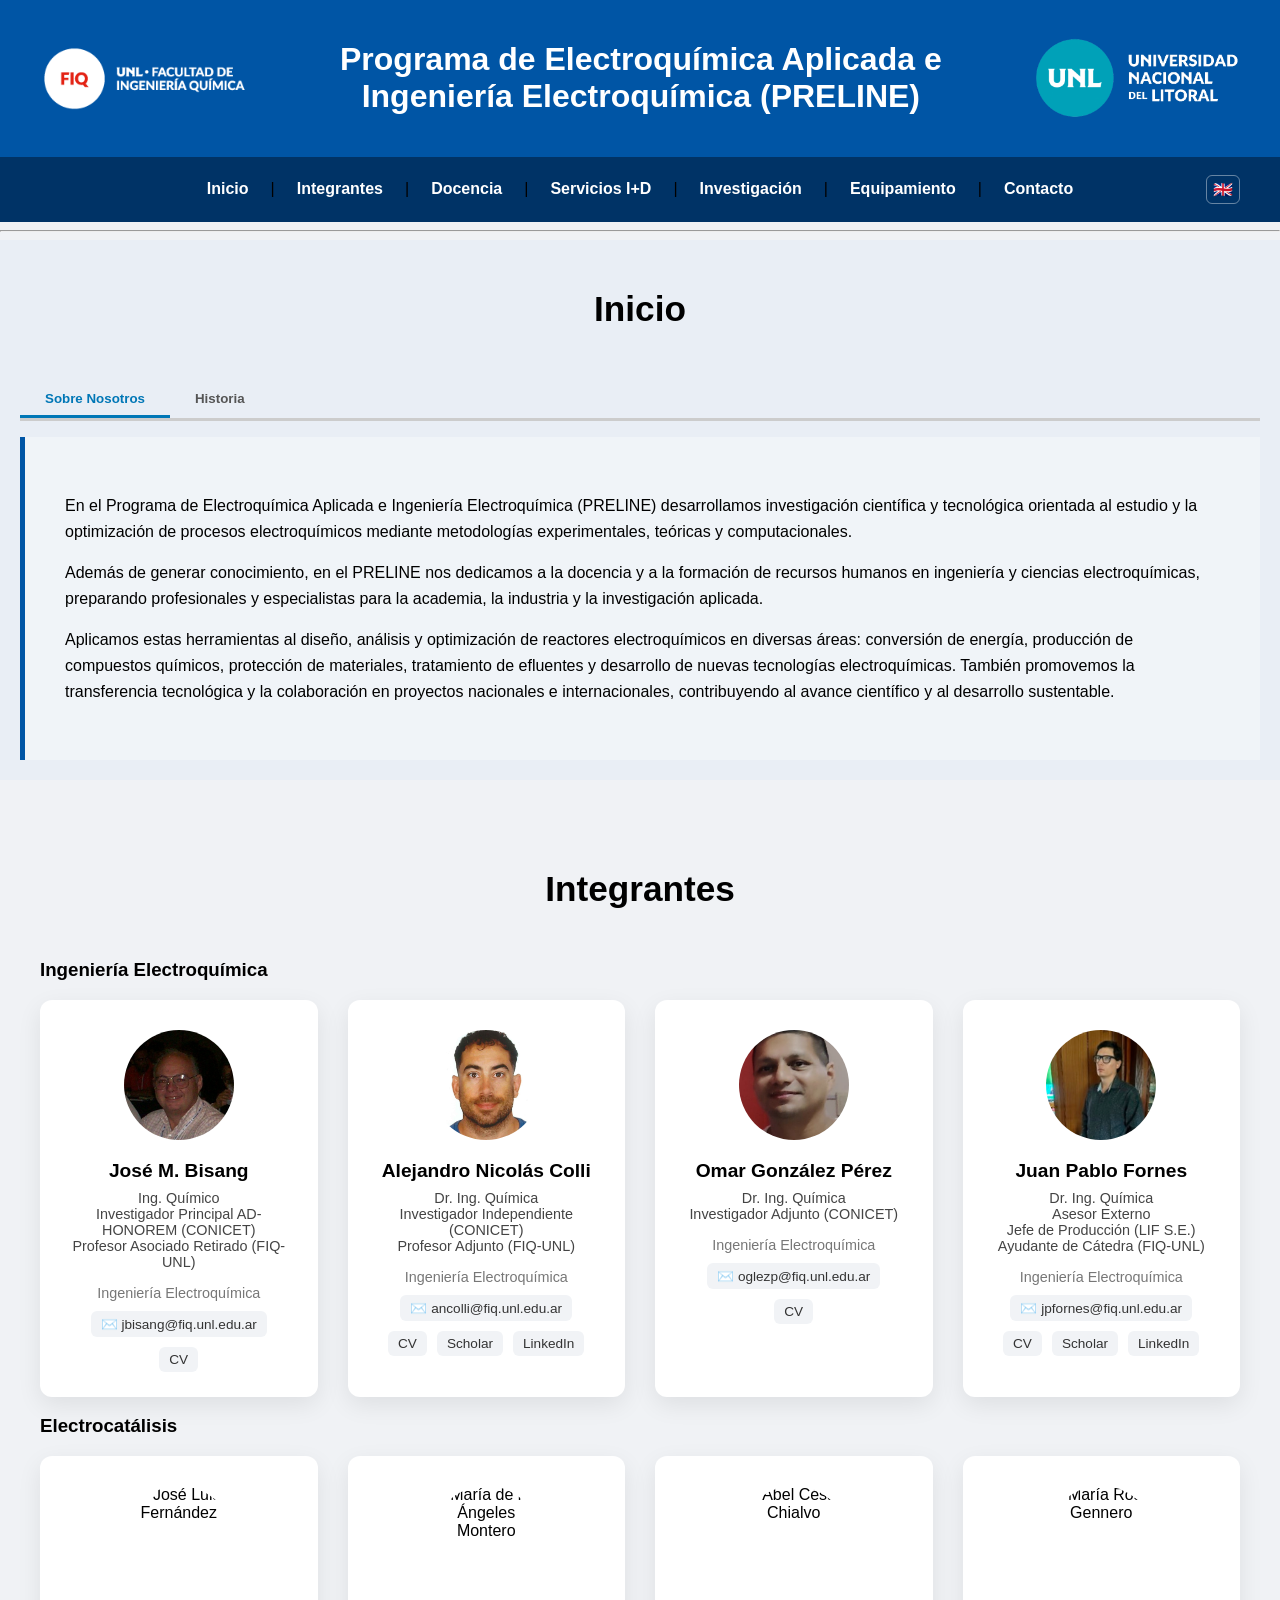
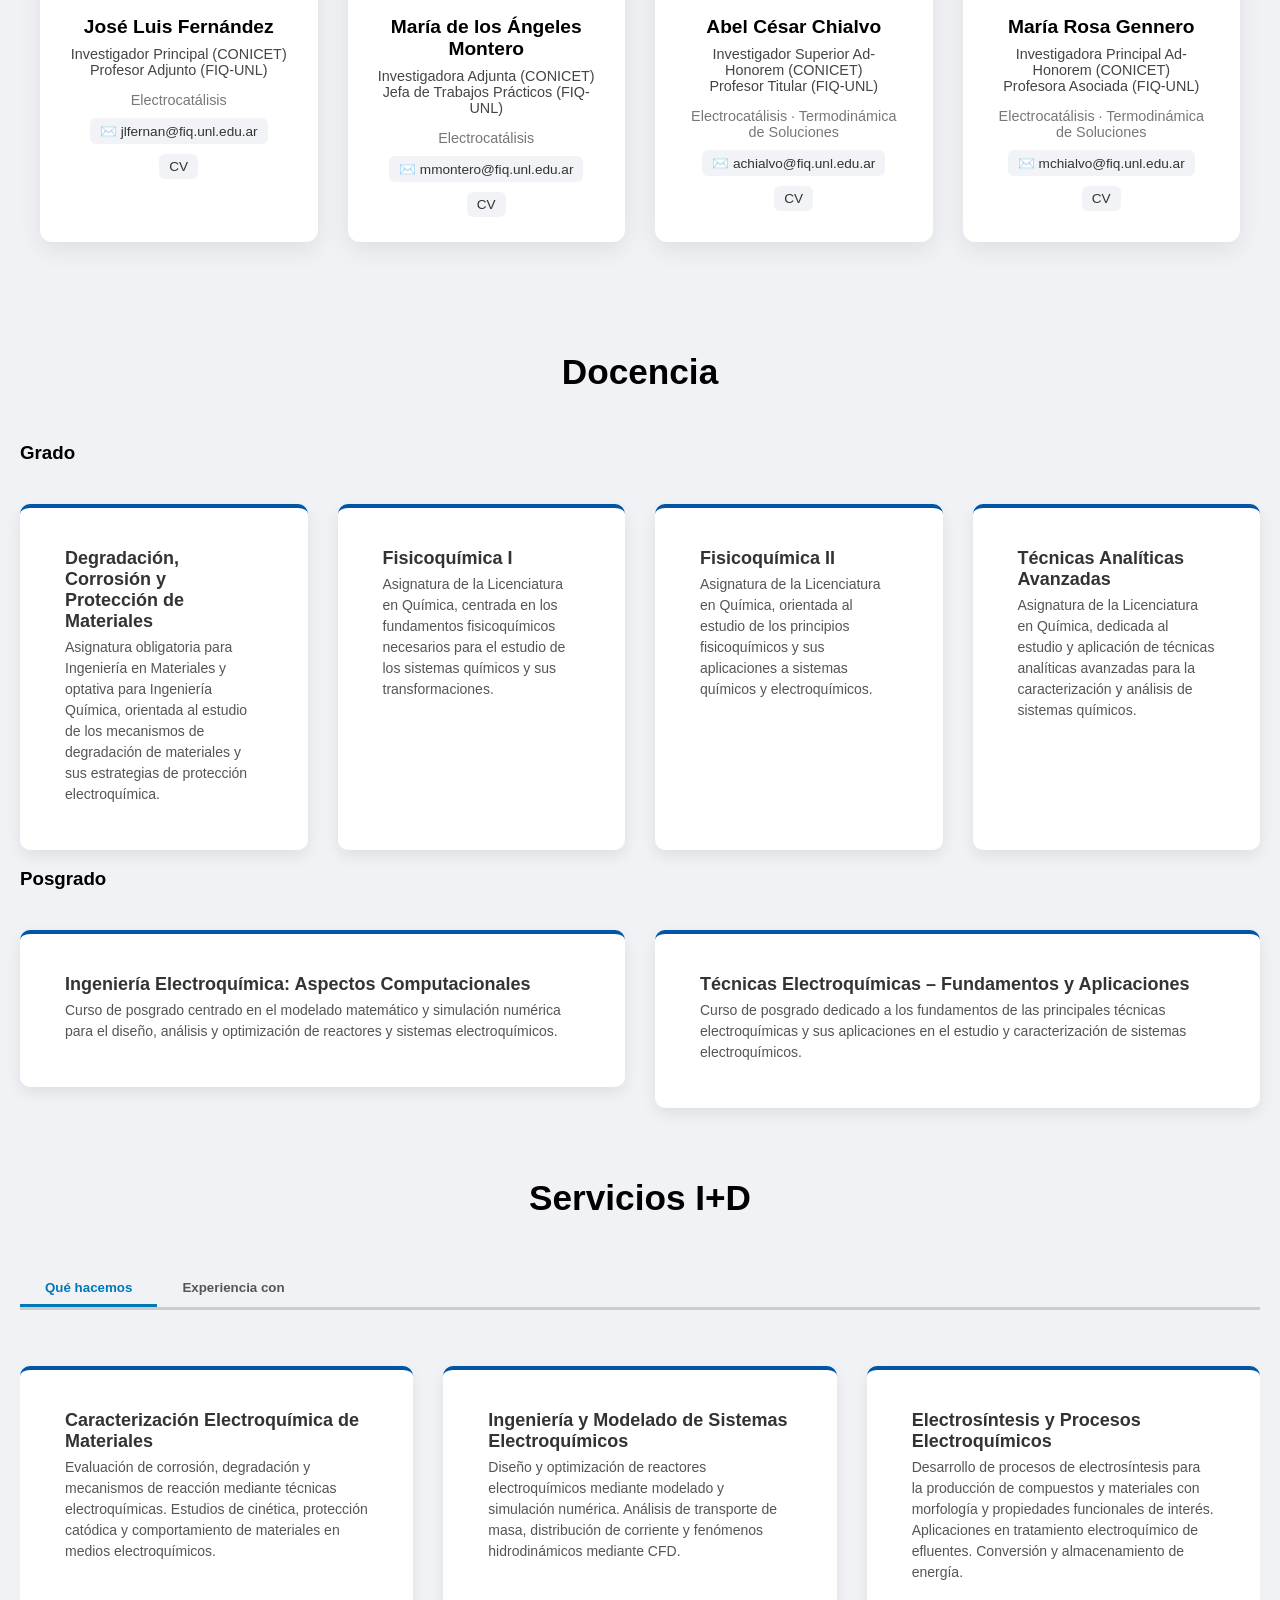
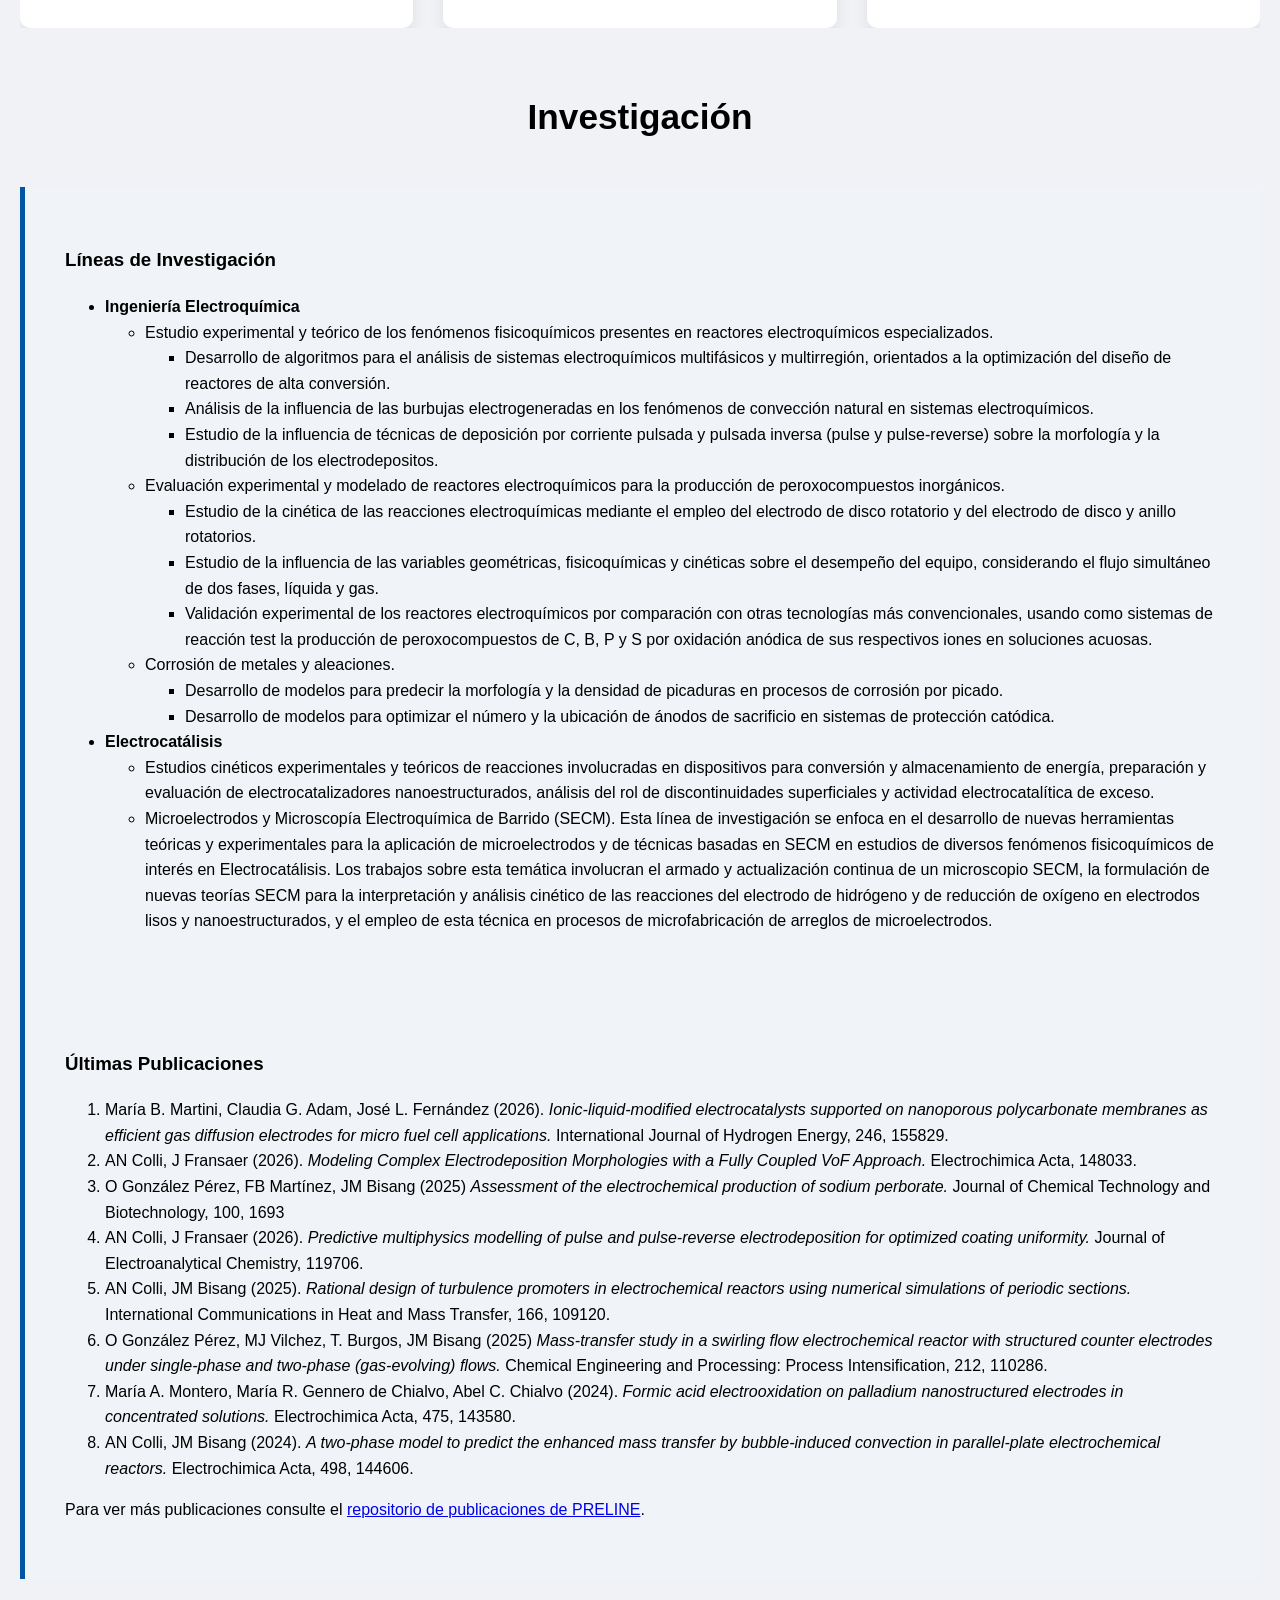
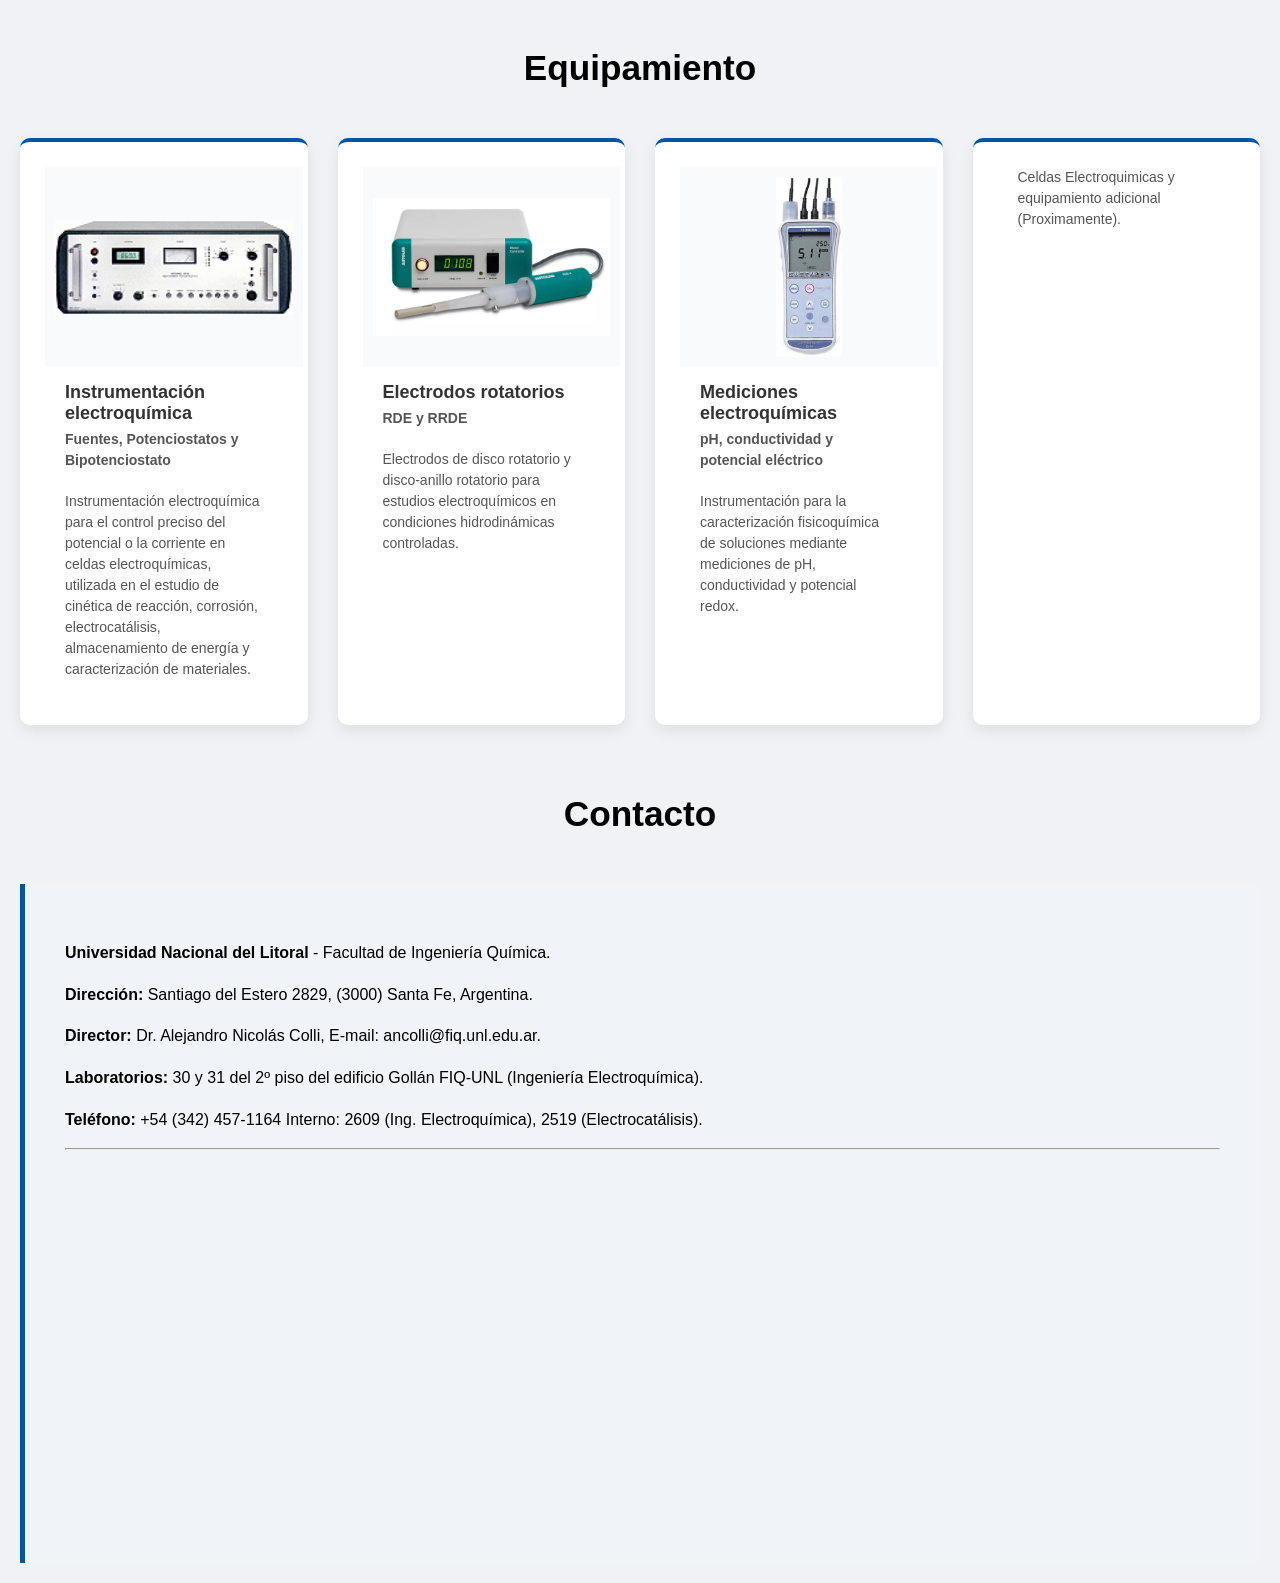
==== commit c97a4b0a: "update research lines" ====
--- a/index.html
+++ b/index.html
@@ -609,37 +609,58 @@
 <h2 class="section-title">Investigación</h2>
 
 
-  <!-- Líneas de investigación -->
-  <div class="sobre-texto">
-    <h3>Líneas de Investigación</h3>
-    <ul>
-	<li>Estudio experimental y teórico de los fenómenos fisicoquímicos presentes en reactores electroquímicos especializados.</li>
-	<ul>
-	    <li>Desarrollo de algoritmos para el análisis de sistemas electroquímicos multifásicos y multirregión, orientados a la optimización del diseño de reactores de alta conversión.</li>
-	    
-	    <li>Análisis de la influencia de las burbujas electrogeneradas en los fenómenos de convección natural en sistemas electroquímicos.</li>
-	    
-	    <li>Estudio de la influencia de técnicas de deposición por corriente pulsada y pulsada inversa (pulse y pulse-reverse) sobre la morfología y la distribución de los electrodepositos.</li>
-	</ul>
-
-      <li>Evaluación experimental y modelado de reactores electroquímicos para la producción de peroxocompuestos inorgánicos.</li>
-      
+<!-- Líneas de investigación -->
+
+<div class="sobre-texto">
+  <h3>Líneas de Investigación</h3>
+
+  <ul>
+    <li>
+      <strong>Ingeniería Electroquímica</strong>
       <ul>
-	    <li>Estudio de la cinética de las reacciones electroquímicas mediante el empleo del electrodo de disco rotatorio y del electrodo de disco y 
-anillo rotatorios.</li>
-	    <li>Estudio de la influencia de las variables geométricas, fisicoquímicas y cinéticas sobre el desempeño del equipo, considerando 
-el flujo simultáneo de dos fases, líquida y gas.</li>
-	    <li>Validación experimental de los reactores electroquímicos por comparación con otras tecnologías más convencionales, usando como sistemas de reacción test la producción de peroxocompuestos de C, B, P y S por oxidación anódica de sus respectivos iones en soluciones acuosas.</li>
+        <li>Estudio experimental y teórico de los fenómenos fisicoquímicos presentes en reactores electroquímicos especializados.
+          <ul>
+            <li>Desarrollo de algoritmos para el análisis de sistemas electroquímicos multifásicos y multirregión, orientados a la optimización del diseño de reactores de alta conversión.</li>
+
+        <li>Análisis de la influencia de las burbujas electrogeneradas en los fenómenos de convección natural en sistemas electroquímicos.</li>
+        
+        <li>Estudio de la influencia de técnicas de deposición por corriente pulsada y pulsada inversa (pulse y pulse-reverse) sobre la morfología y la distribución de los electrodepositos.</li>
       </ul>
-      
-      <li>Corrosión de metales y aleaciones.</li>
-	<ul>
-	    <li>Desarrollo de modelos para predecir la morfología y la densidad de picaduras en procesos de corrosión por picado.</li>
-	    <li>Desarrollo de modelos para optimizar el número y la ubicación de ánodos de sacrificio en sistemas de protección catódica.</li>
-	</ul>
-      
-     </ul>
-  </div>
+    </li>
+
+    <li>Evaluación experimental y modelado de reactores electroquímicos para la producción de peroxocompuestos inorgánicos.
+      <ul>
+        <li>Estudio de la cinética de las reacciones electroquímicas mediante el empleo del electrodo de disco rotatorio y del electrodo de disco y anillo rotatorios.</li>
+        
+        <li>Estudio de la influencia de las variables geométricas, fisicoquímicas y cinéticas sobre el desempeño del equipo, considerando el flujo simultáneo de dos fases, líquida y gas.</li>
+        
+        <li>Validación experimental de los reactores electroquímicos por comparación con otras tecnologías más convencionales, usando como sistemas de reacción test la producción de peroxocompuestos de C, B, P y S por oxidación anódica de sus respectivos iones en soluciones acuosas.</li>
+      </ul>
+    </li>
+
+    <li>Corrosión de metales y aleaciones.
+      <ul>
+        <li>Desarrollo de modelos para predecir la morfología y la densidad de picaduras en procesos de corrosión por picado.</li>
+        
+        <li>Desarrollo de modelos para optimizar el número y la ubicación de ánodos de sacrificio en sistemas de protección catódica.</li>
+      </ul>
+    </li>
+  </ul>
+</li>
+
+<li>
+  <strong>Electrocatálisis</strong>
+  <ul>
+    <li>Estudios cinéticos experimentales y teóricos de reacciones involucradas en dispositivos para conversión y almacenamiento de energía, preparación y evaluación de electrocatalizadores nanoestructurados, análisis del rol de discontinuidades superficiales y actividad electrocatalítica de exceso.</li>
+
+    <li>Microelectrodos y Microscopía Electroquímica de Barrido (SECM). Esta línea de investigación se enfoca en el desarrollo de nuevas herramientas teóricas y experimentales para la aplicación de microelectrodos y de técnicas basadas en SECM en estudios de diversos fenómenos fisicoquímicos de interés en Electrocatálisis. Los trabajos sobre esta temática involucran el armado y actualización continua de un microscopio SECM, la formulación de nuevas teorías SECM para la interpretación y análisis cinético de las reacciones del electrodo de hidrógeno y de reducción de oxígeno en electrodos lisos y nanoestructurados, y el empleo de esta técnica en procesos de microfabricación de arreglos de microelectrodos.</li>
+  </ul>
+</li>
+
+
+  </ul>
+</div>
+
 
   <!-- Publicaciones destacadas -->
 <div class="sobre-texto">
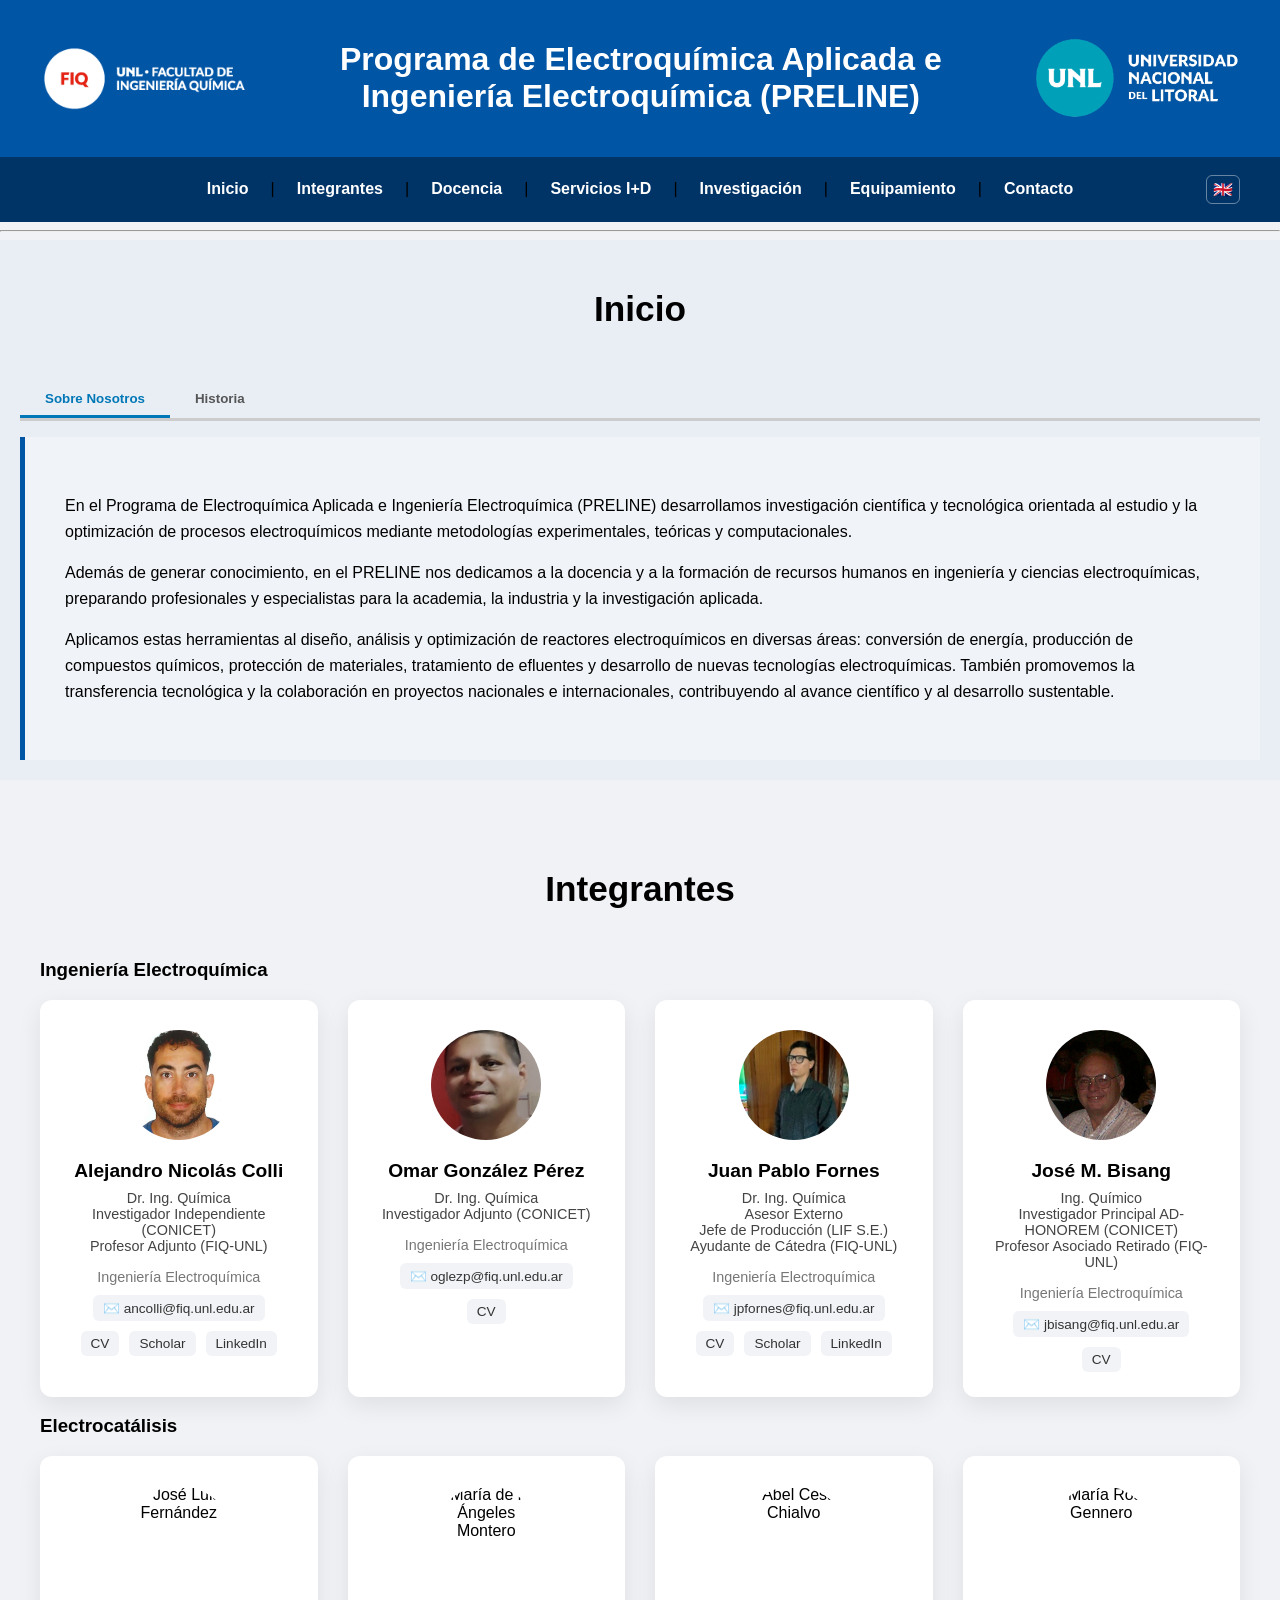
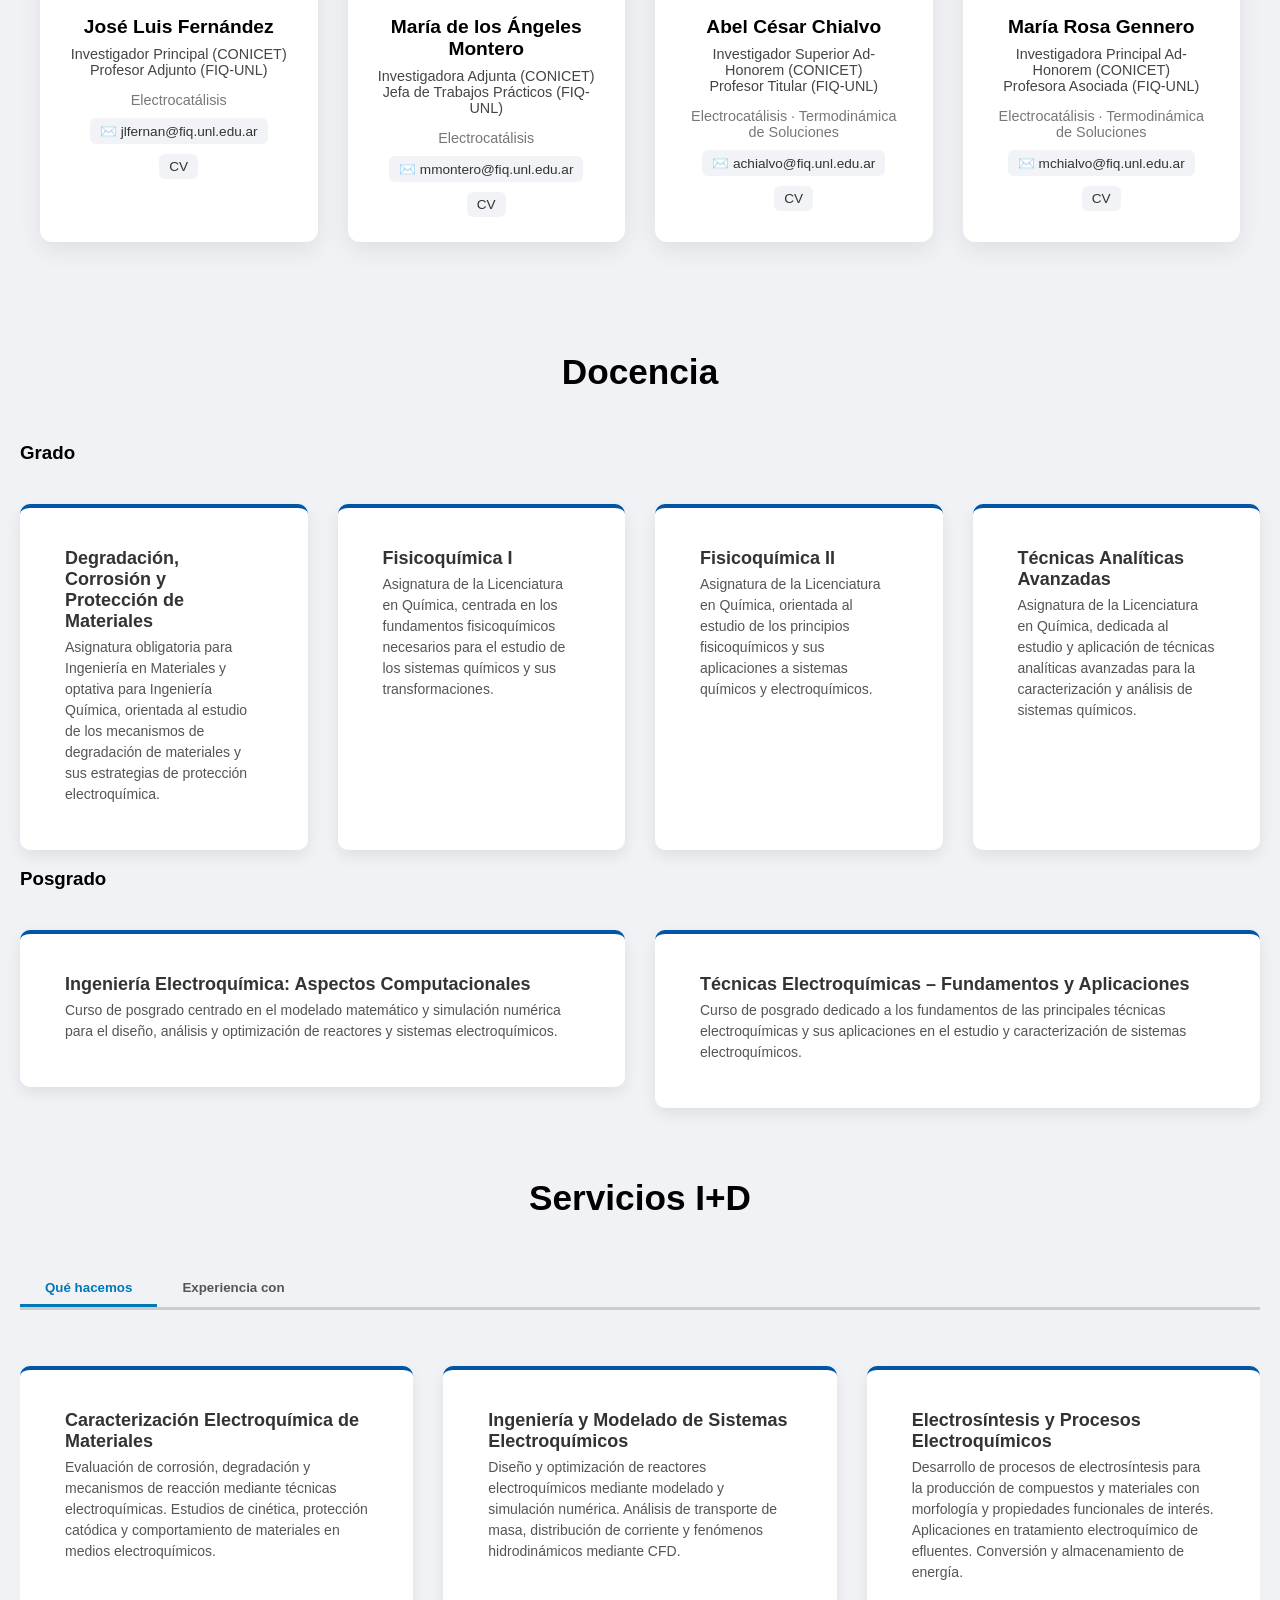
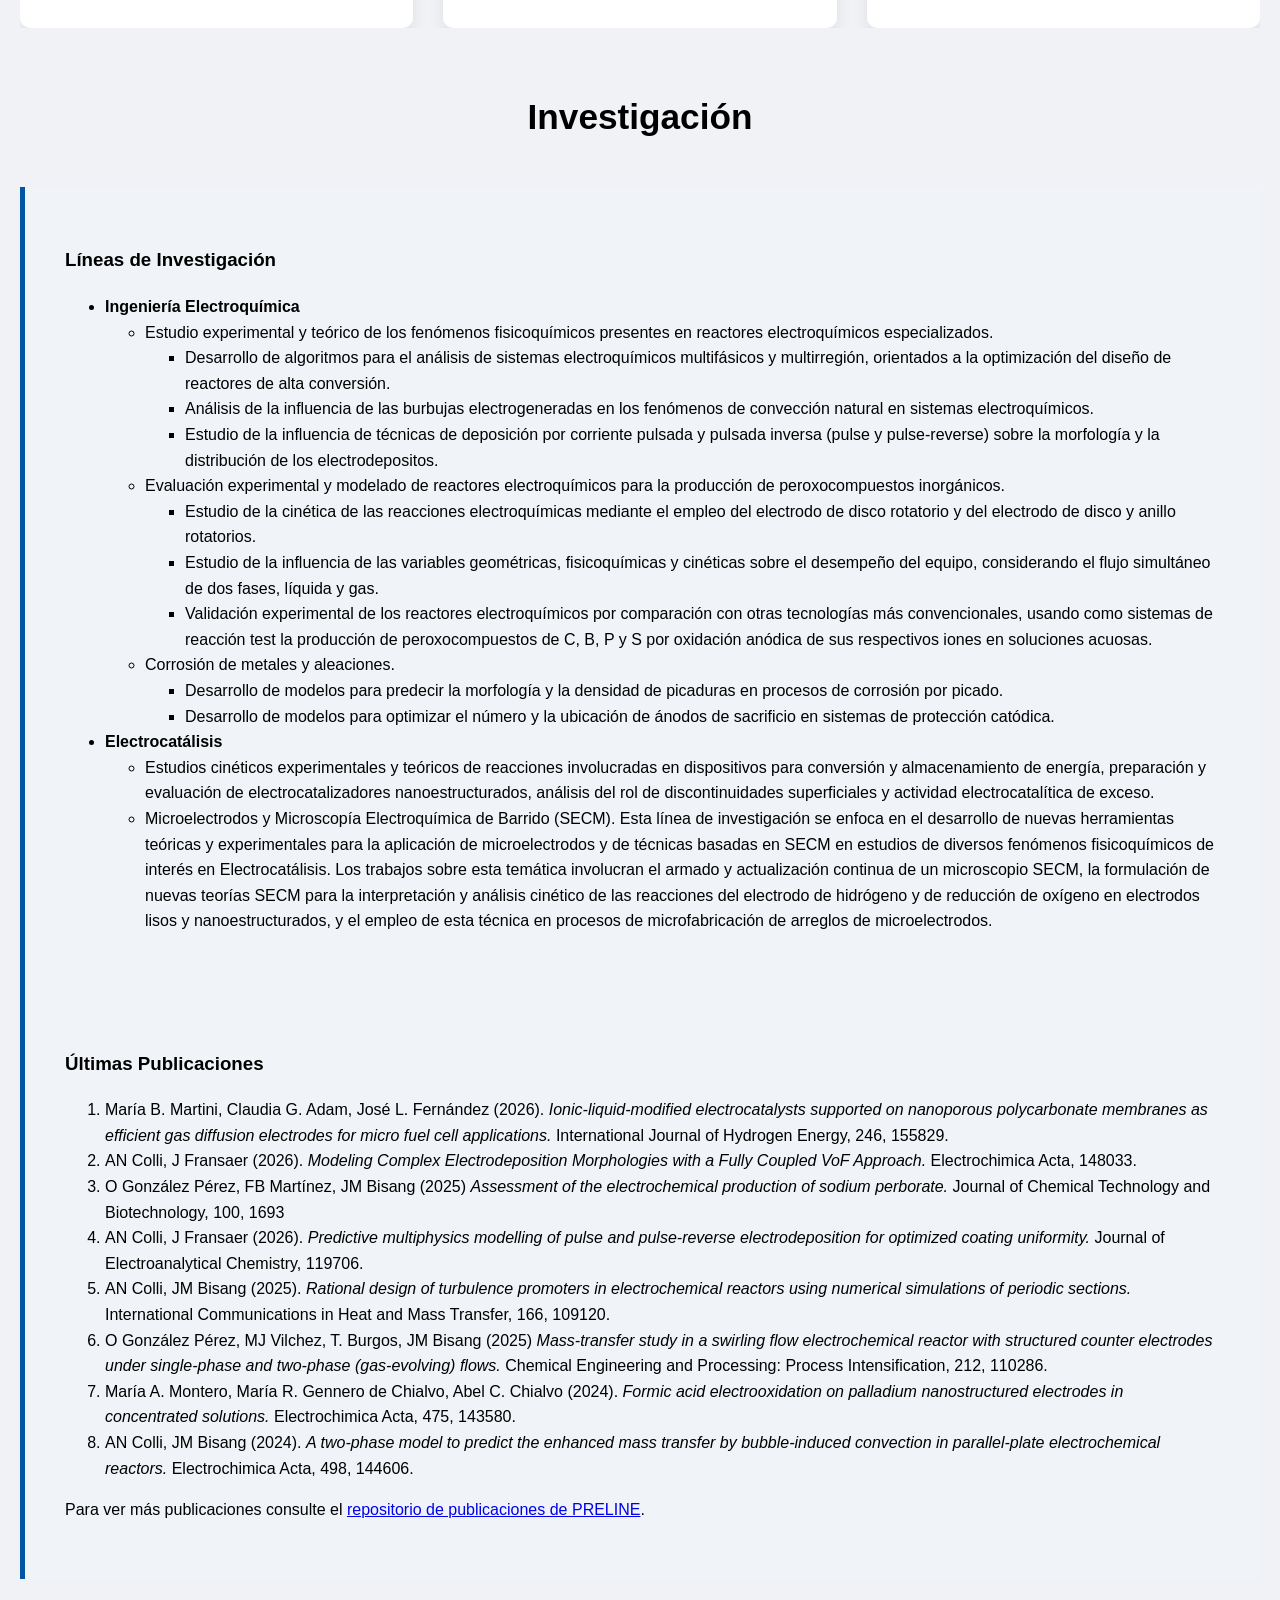
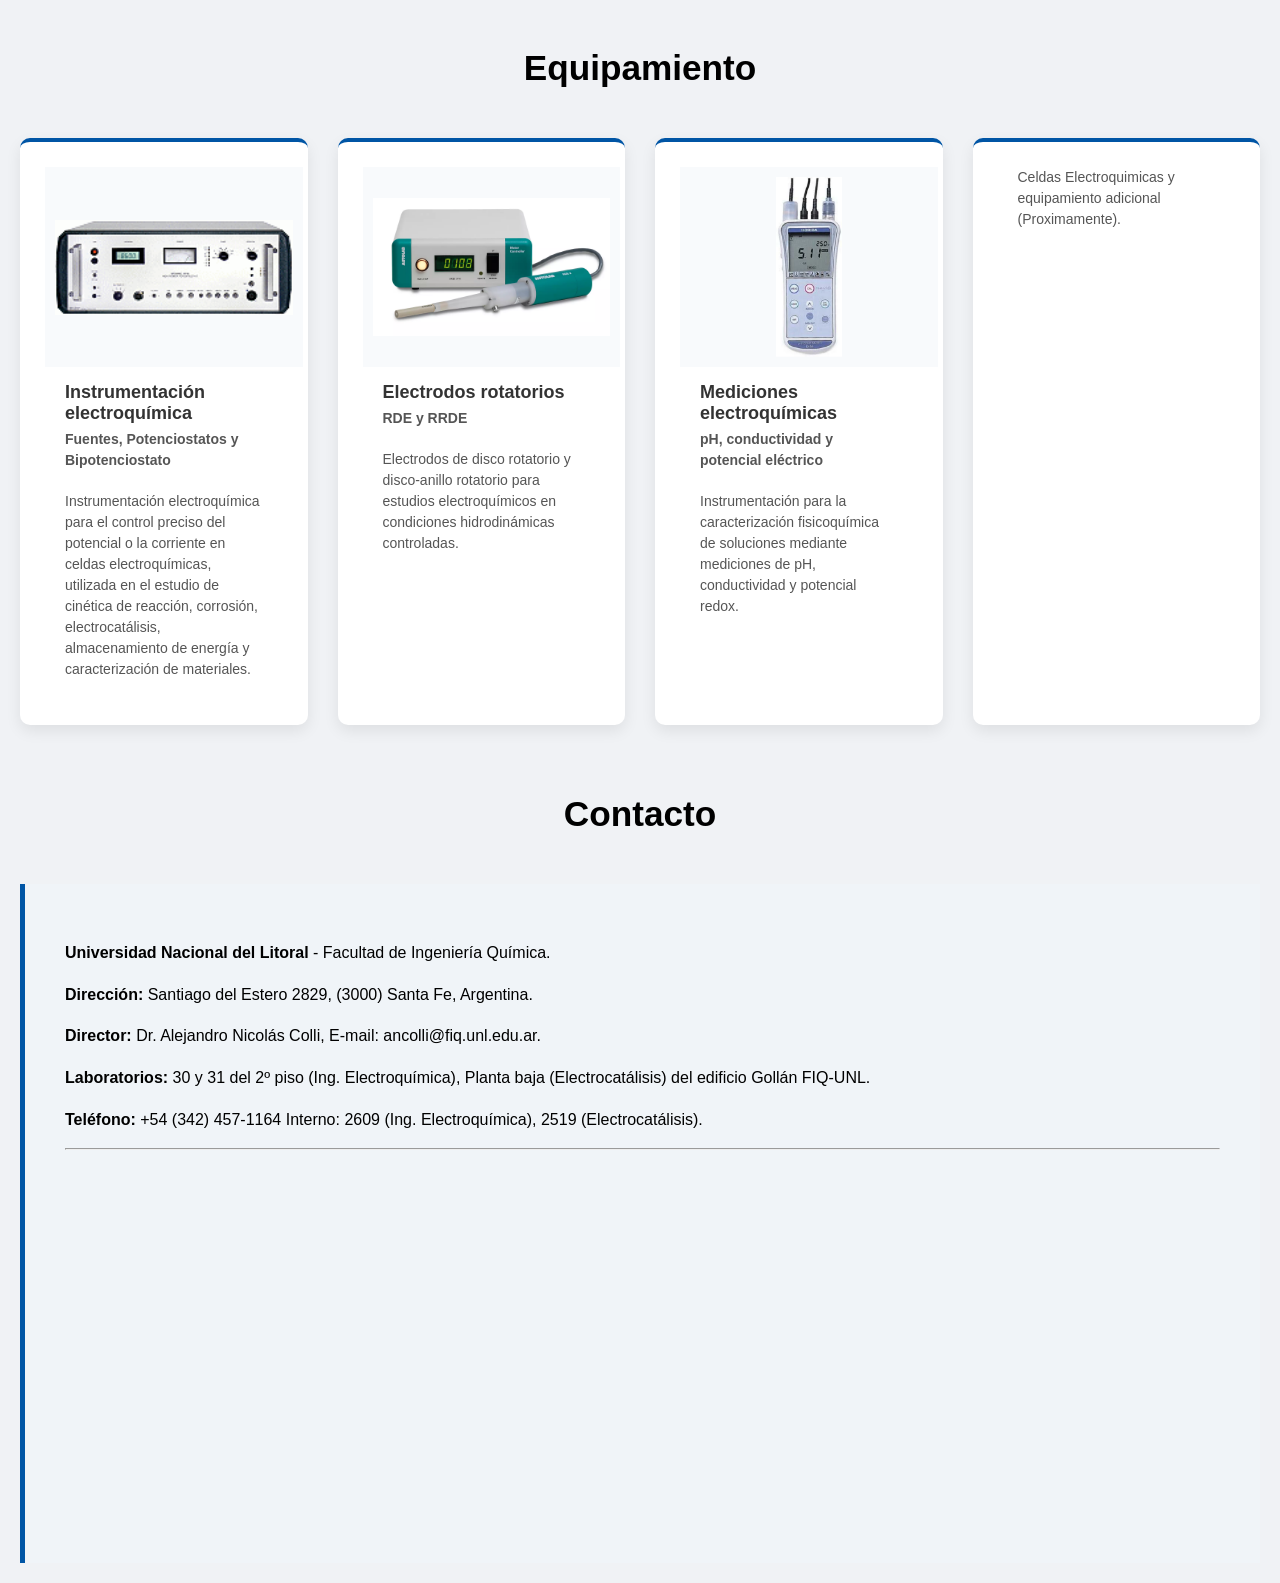
==== commit fd4ae1a0: "update" ====
--- a/index.html
+++ b/index.html
@@ -130,35 +130,7 @@
 
   <div class="integrantes-grid">
 
-    <!-- José M. Bisang -->
-    <article class="integrante-card">
-      <img src="files/img/fotoJMB.jpg" alt="José M. Bisang">
-
-      <div class="integrante-info">
-        <h3>José M. Bisang</h3>
-
-        <p class="cargo">
-          Ing. Químico<br>
-          Investigador Principal AD-HONOREM (CONICET)<br>
-          Profesor Asociado Retirado (FIQ-UNL)
-        </p>
-
-        <p class="area">
-          Ingeniería Electroquímica
-        </p>
-
-        <div class="links">
-          <a href="mailto:jbisang@fiq.unl.edu.ar">
-            ✉️ jbisang@fiq.unl.edu.ar
-          </a>
-          <a href="https://bicyt.conicet.gov.ar/fichas/p/en/jose-maria-bisang"
-             target="_blank">CV</a>
-        </div>
-      </div>
-    </article>
-
-
-    <!-- Alejandro Nicolás Colli -->
+   <!-- Alejandro Nicolás Colli -->
     <article class="integrante-card">
       <img src="files/img/fotoColli.jpg" alt="Alejandro Nicolás Colli">
 
@@ -248,8 +220,35 @@
       </div>
     </article>
 
-  </div>
-
+  
+   <!-- José M. Bisang -->
+    <article class="integrante-card">
+      <img src="files/img/fotoJMB.jpg" alt="José M. Bisang">
+
+      <div class="integrante-info">
+        <h3>José M. Bisang</h3>
+
+        <p class="cargo">
+          Ing. Químico<br>
+          Investigador Principal AD-HONOREM (CONICET)<br>
+          Profesor Asociado Retirado (FIQ-UNL)
+        </p>
+
+        <p class="area">
+          Ingeniería Electroquímica
+        </p>
+
+        <div class="links">
+          <a href="mailto:jbisang@fiq.unl.edu.ar">
+            ✉️ jbisang@fiq.unl.edu.ar
+          </a>
+          <a href="https://bicyt.conicet.gov.ar/fichas/p/en/jose-maria-bisang"
+             target="_blank">CV</a>
+        </div>
+      </div>
+    </article>
+
+</div>
 
   <!-- =========================================================
        ELECTROCATÁLISIS
@@ -786,7 +785,7 @@
     <p><strong>Universidad Nacional del Litoral</strong> - Facultad de Ingeniería Química.</p>
     <p><strong>Dirección:</strong> Santiago del Estero 2829, (3000) Santa Fe, Argentina.</p>
     <p><strong>Director:</strong> Dr. Alejandro Nicolás Colli, E-mail: ancolli@fiq.unl.edu.ar.</p>
-    <p><strong>Laboratorios:</strong> 30 y 31 del 2º piso del edificio Gollán FIQ-UNL (Ingeniería Electroquímica). </p>
+    <p><strong>Laboratorios:</strong> 30 y 31 del 2º piso (Ing. Electroquímica), Planta baja (Electrocatálisis) del edificio Gollán FIQ-UNL. </p>
     <p><strong>Teléfono:</strong> +54 (342) 457-1164 Interno: 2609 (Ing. Electroquímica), 2519 (Electrocatálisis).</p>
 
     <hr>
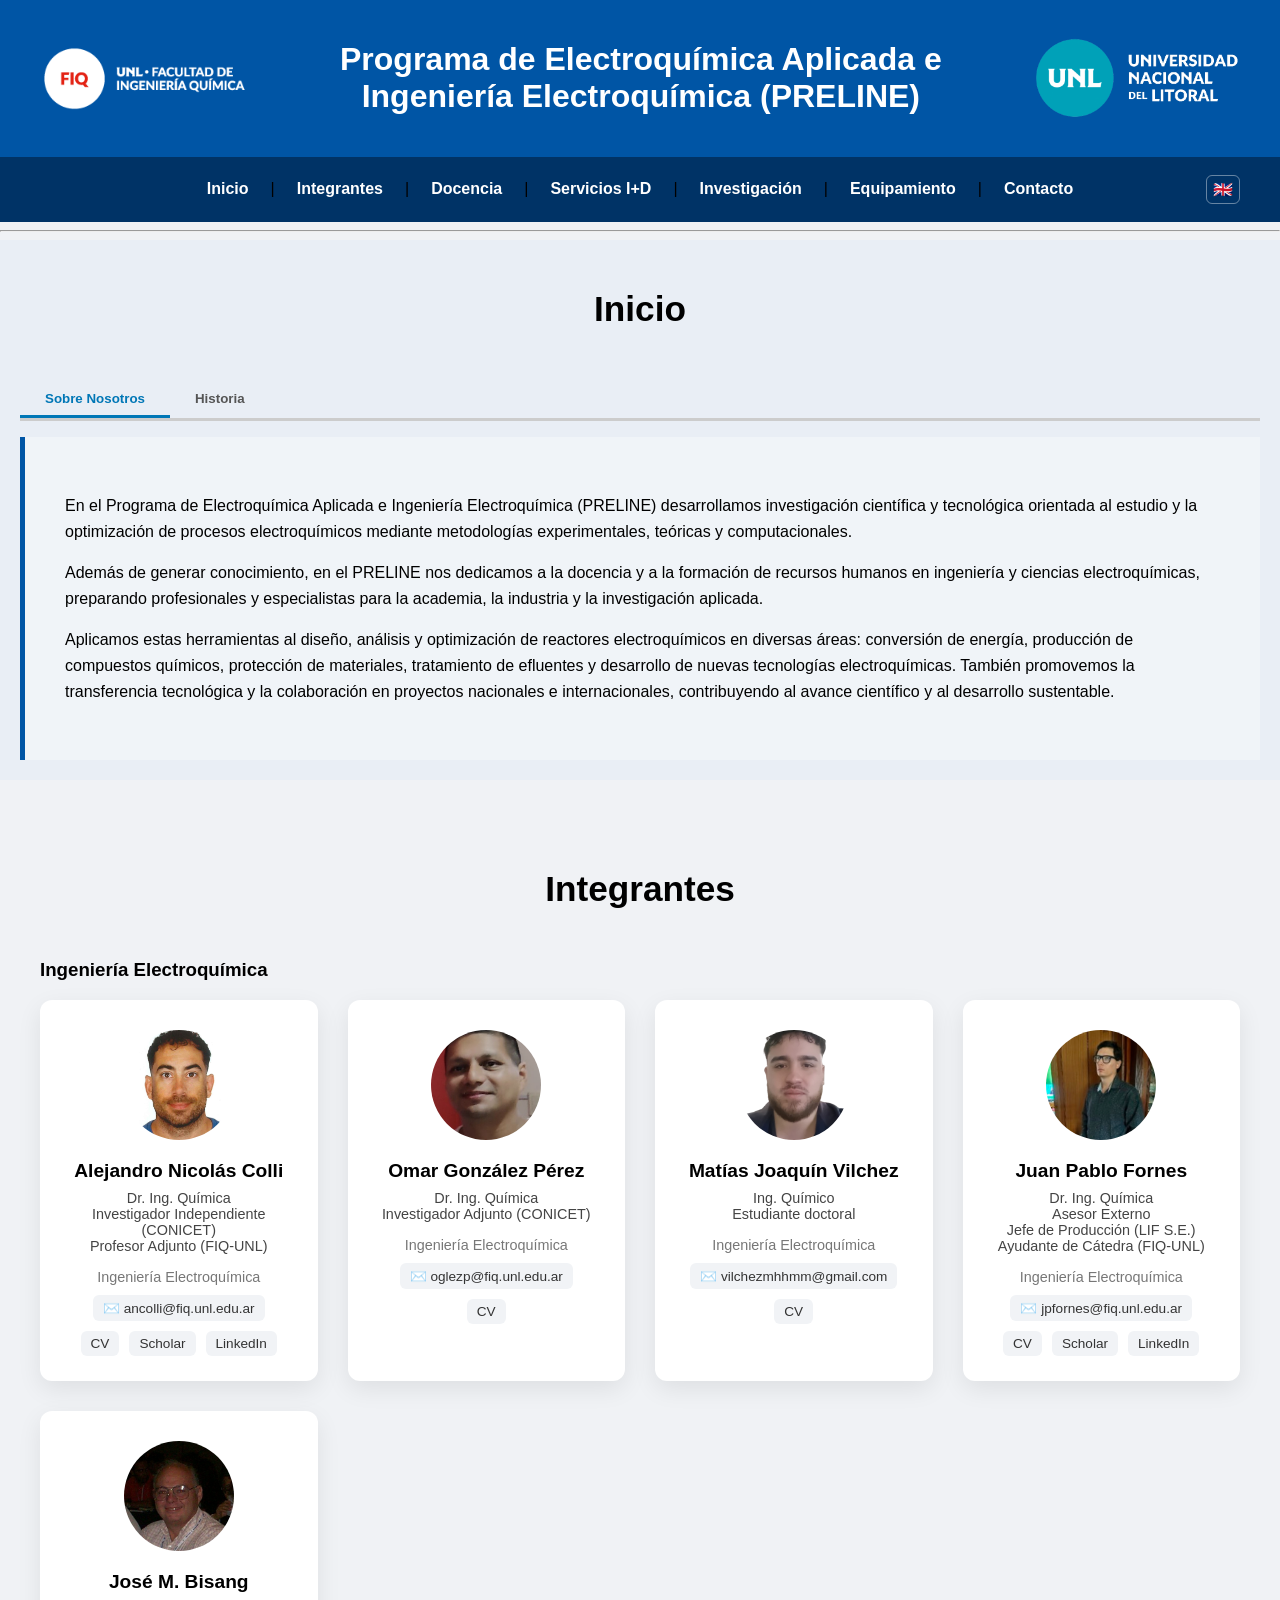
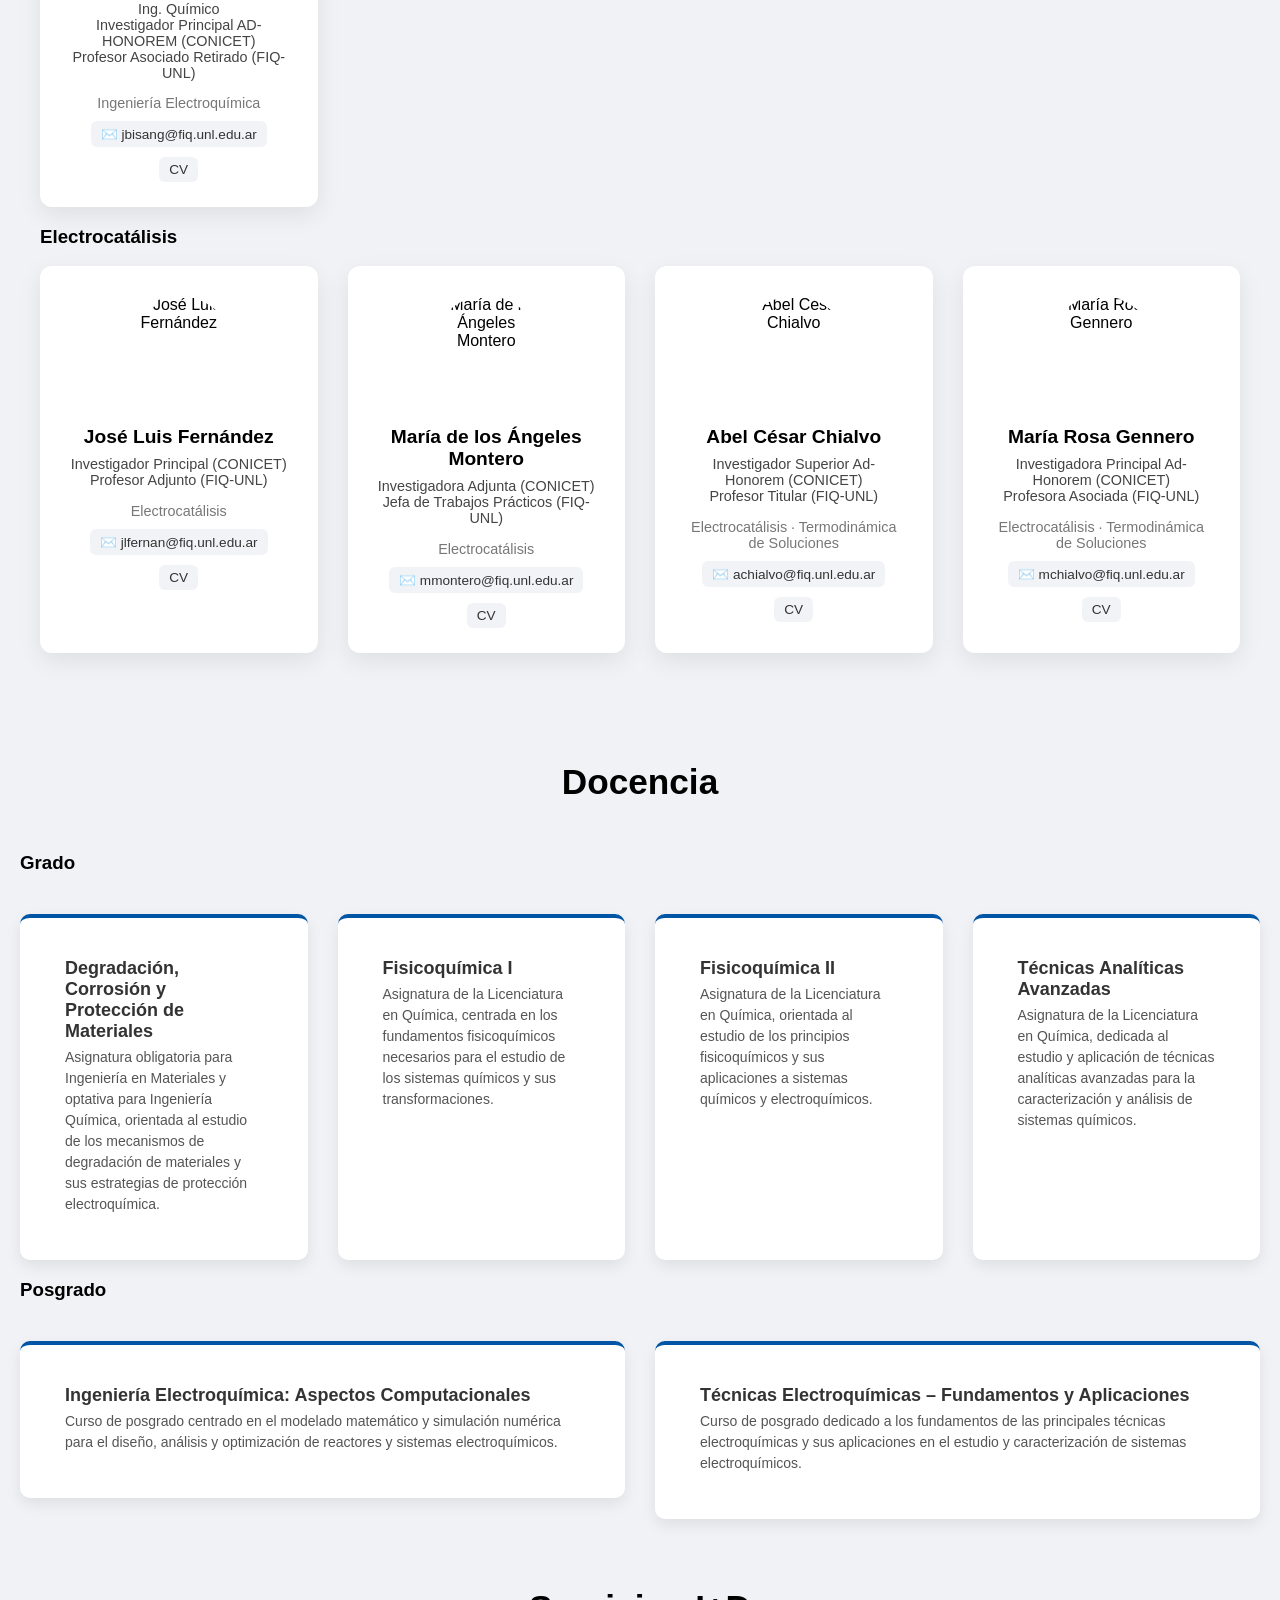
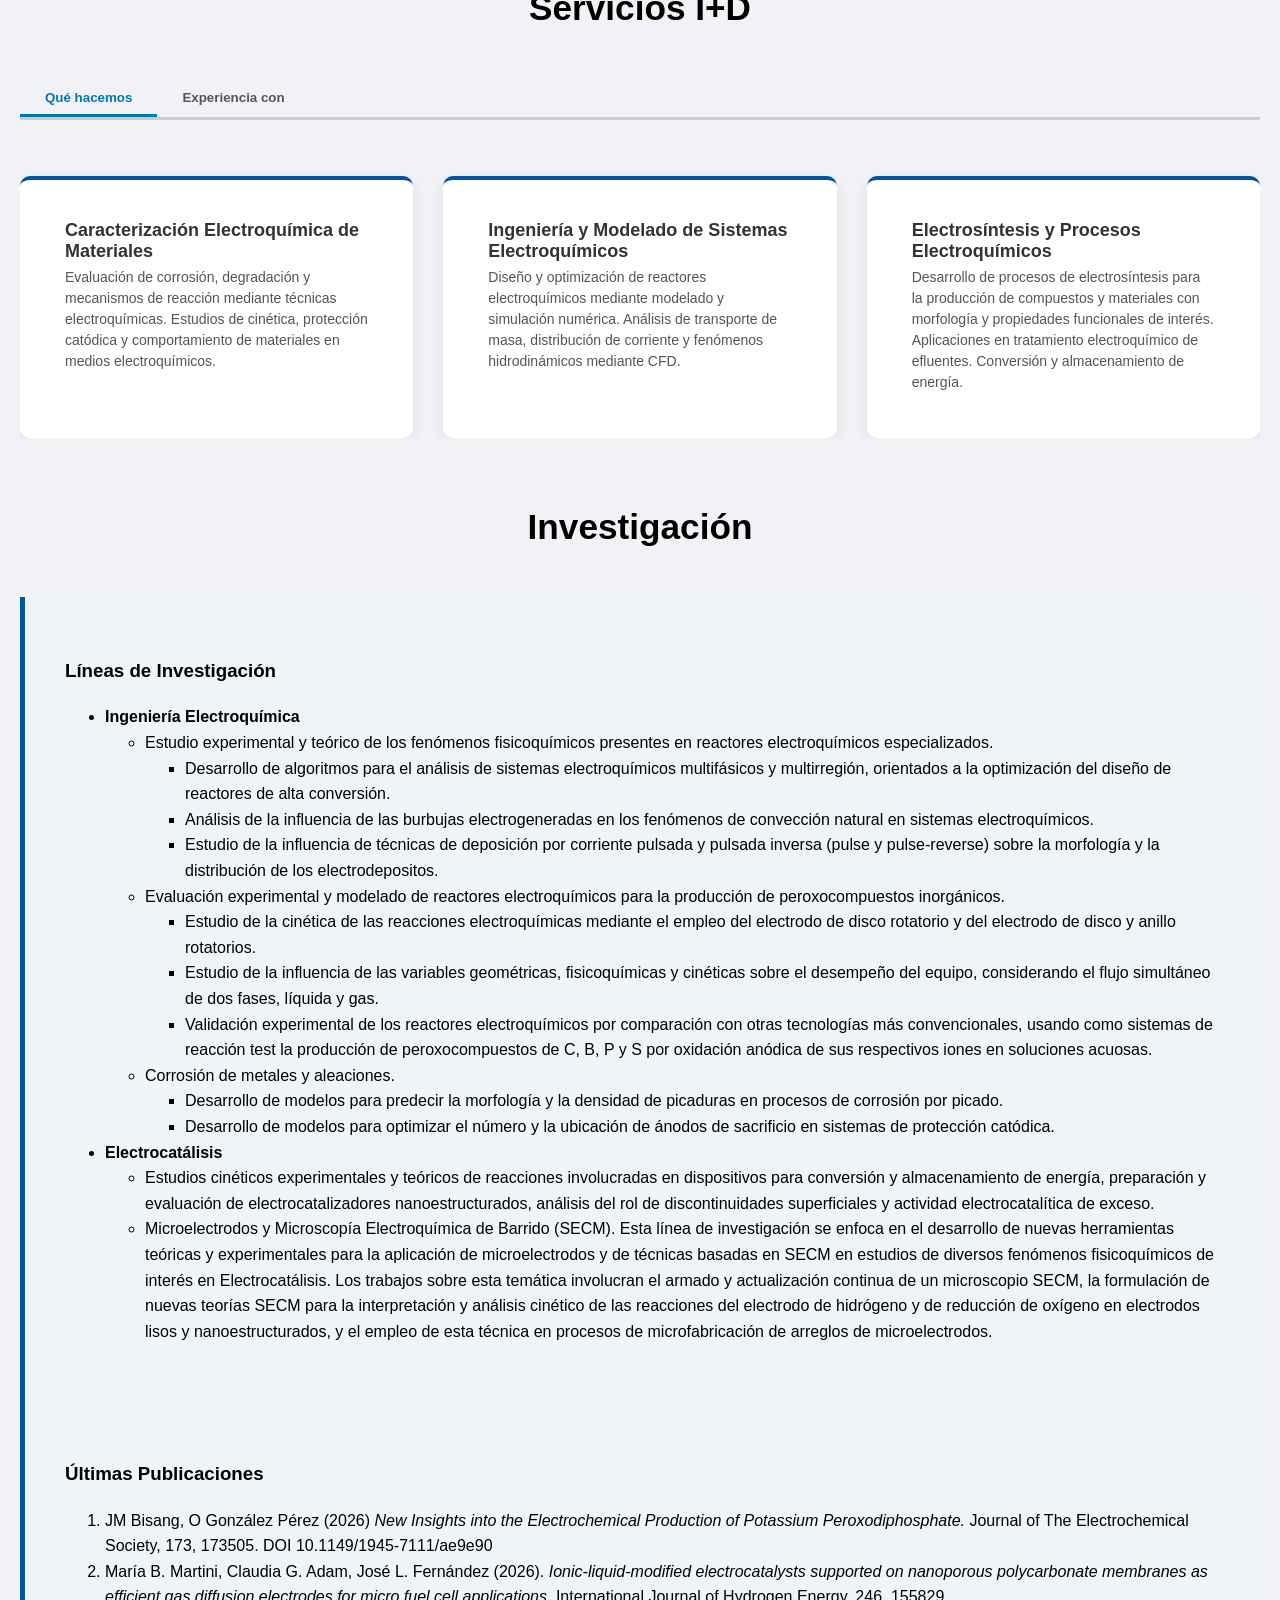
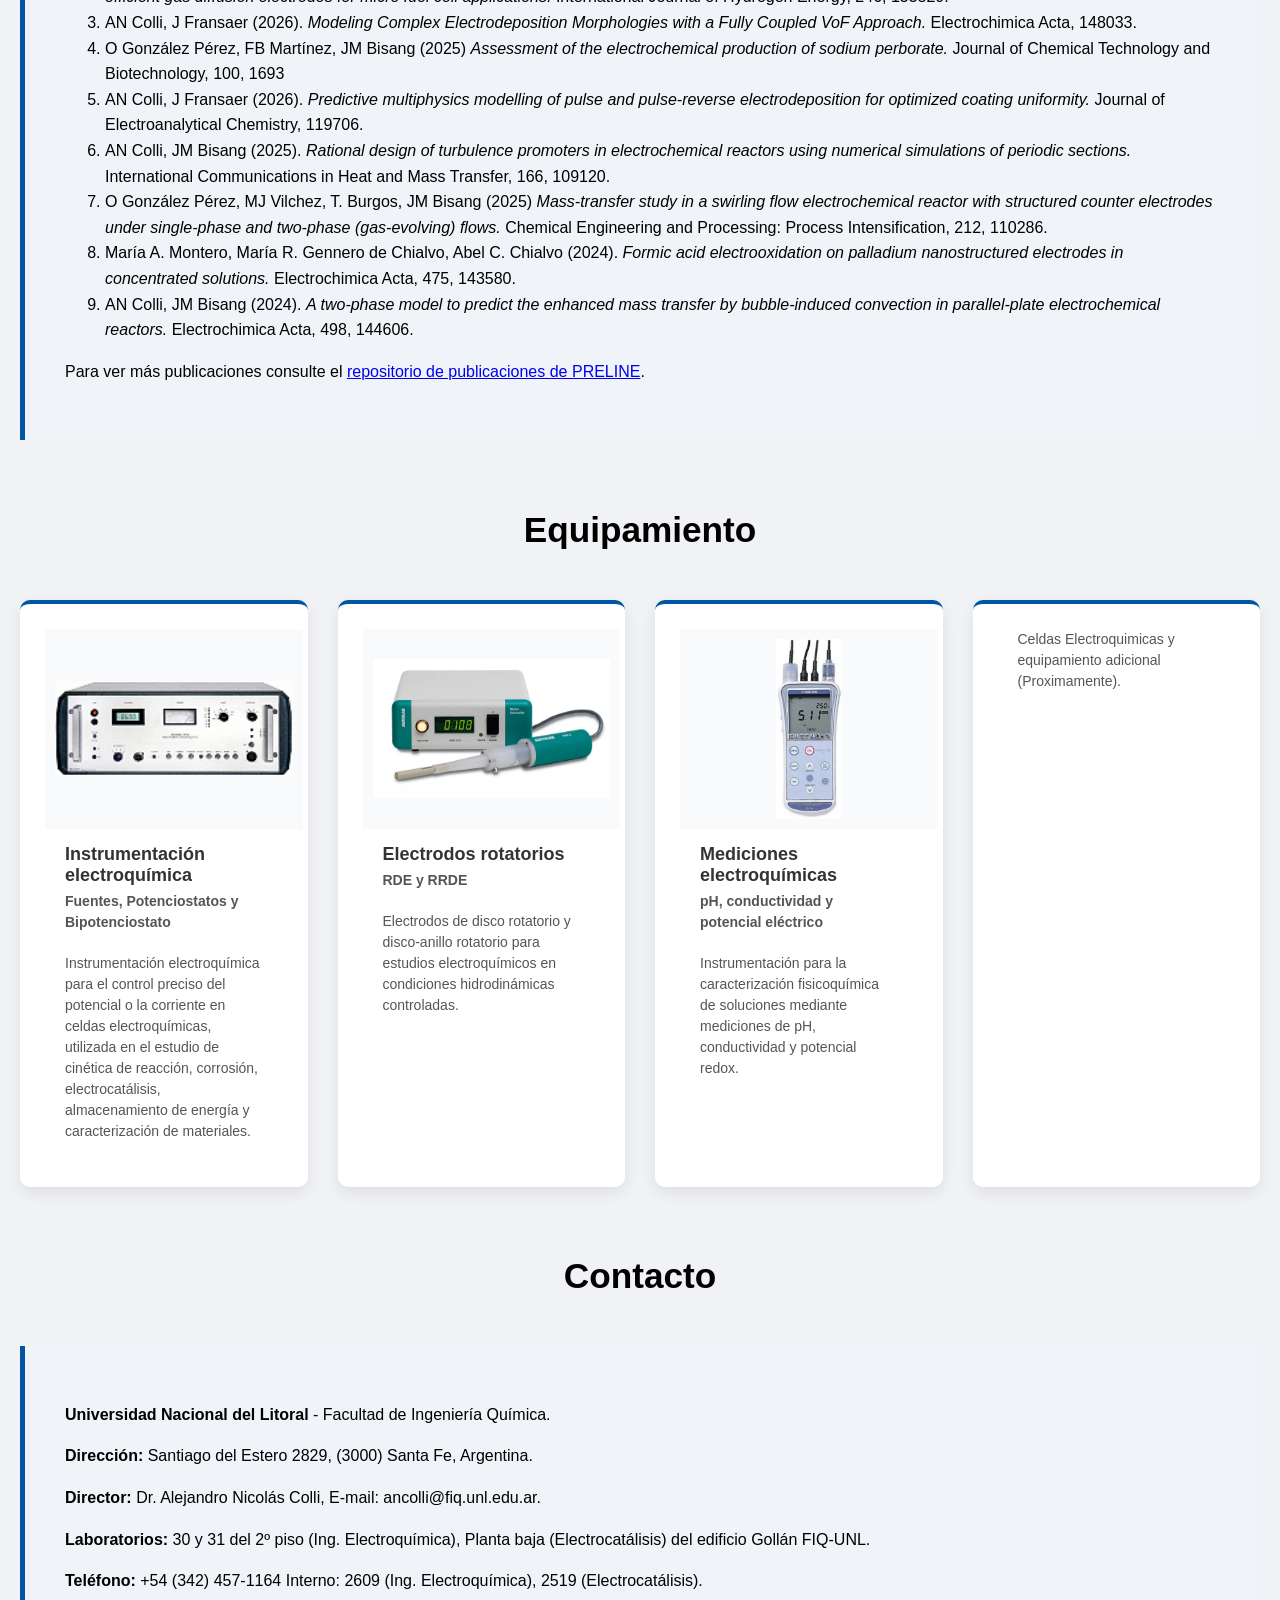
==== commit 26625b93: "update" ====
--- a/index.html
+++ b/index.html
@@ -1,6 +1,19 @@
 <!DOCTYPE html>
 <html>
 <head>
+
+<!-- Google tag (gtag.js) -->
+<script async src="https://www.googletagmanager.com/gtag/js?id=G-3TN60GG6SZ"></script>
+<script>
+  window.dataLayer = window.dataLayer || [];
+  function gtag(){dataLayer.push(arguments);}
+  gtag('js', new Date());
+
+  gtag('config', 'G-3TN60GG6SZ');
+</script>
+
+
+
 <meta charset="UTF-8">
 <meta name="description" content="PRELINE es un programa de electroquímica aplicada e ingeniería electroquímica de la facultad de Ingeniería Química (FIQ) de la Universidad Nacional del Litoral (UNL) donde se hace investigación, se dictan cursos de grado y posgrado y se forman recuros humanos.">
 <title>Programa de Electroquímica Aplicada e Ingeniería Electroquímica (PRELINE)</title>
@@ -187,6 +200,32 @@
         </div>
       </div>
     </article>
+    
+    
+        <!-- Matias Vilchez -->
+    <article class="integrante-card">
+      <img src="files/img/fotoMatias.png" alt="Matias Vilchez">
+
+      <div class="integrante-info">
+        <h3>Matías Joaquín Vilchez</h3>
+
+        <p class="cargo">
+          Ing. Químico<br>
+          Estudiante doctoral
+        </p>
+
+        <p class="area">
+          Ingeniería Electroquímica
+        </p>
+
+        <div class="links">
+          <a href="mailto:vilchezmhhmm@gmail.com">
+            ✉️ vilchezmhhmm@gmail.com
+          </a>
+          <a href="files/Vilchez.pdf" target="_blank">CV</a>
+        </div>
+      </div>
+    </article>
 
 
     <!-- Juan Pablo Fornes -->
@@ -665,6 +704,13 @@
 <div class="sobre-texto">
   <h3>Últimas Publicaciones</h3>
   <ol>
+    
+    <li>
+      JM Bisang, O González Pérez (2026)
+      <em>New Insights into the Electrochemical Production of Potassium Peroxodiphosphate.</em> 
+      Journal of The Electrochemical Society, 173, 173505. DOI 10.1149/1945-7111/ae9e90
+    </li>
+    
     <li>
       María B. Martini, Claudia G. Adam, José L. Fernández (2026). 
       <em>Ionic-liquid-modified electrocatalysts supported on nanoporous polycarbonate membranes as efficient gas diffusion electrodes for micro fuel cell applications.</em> 
